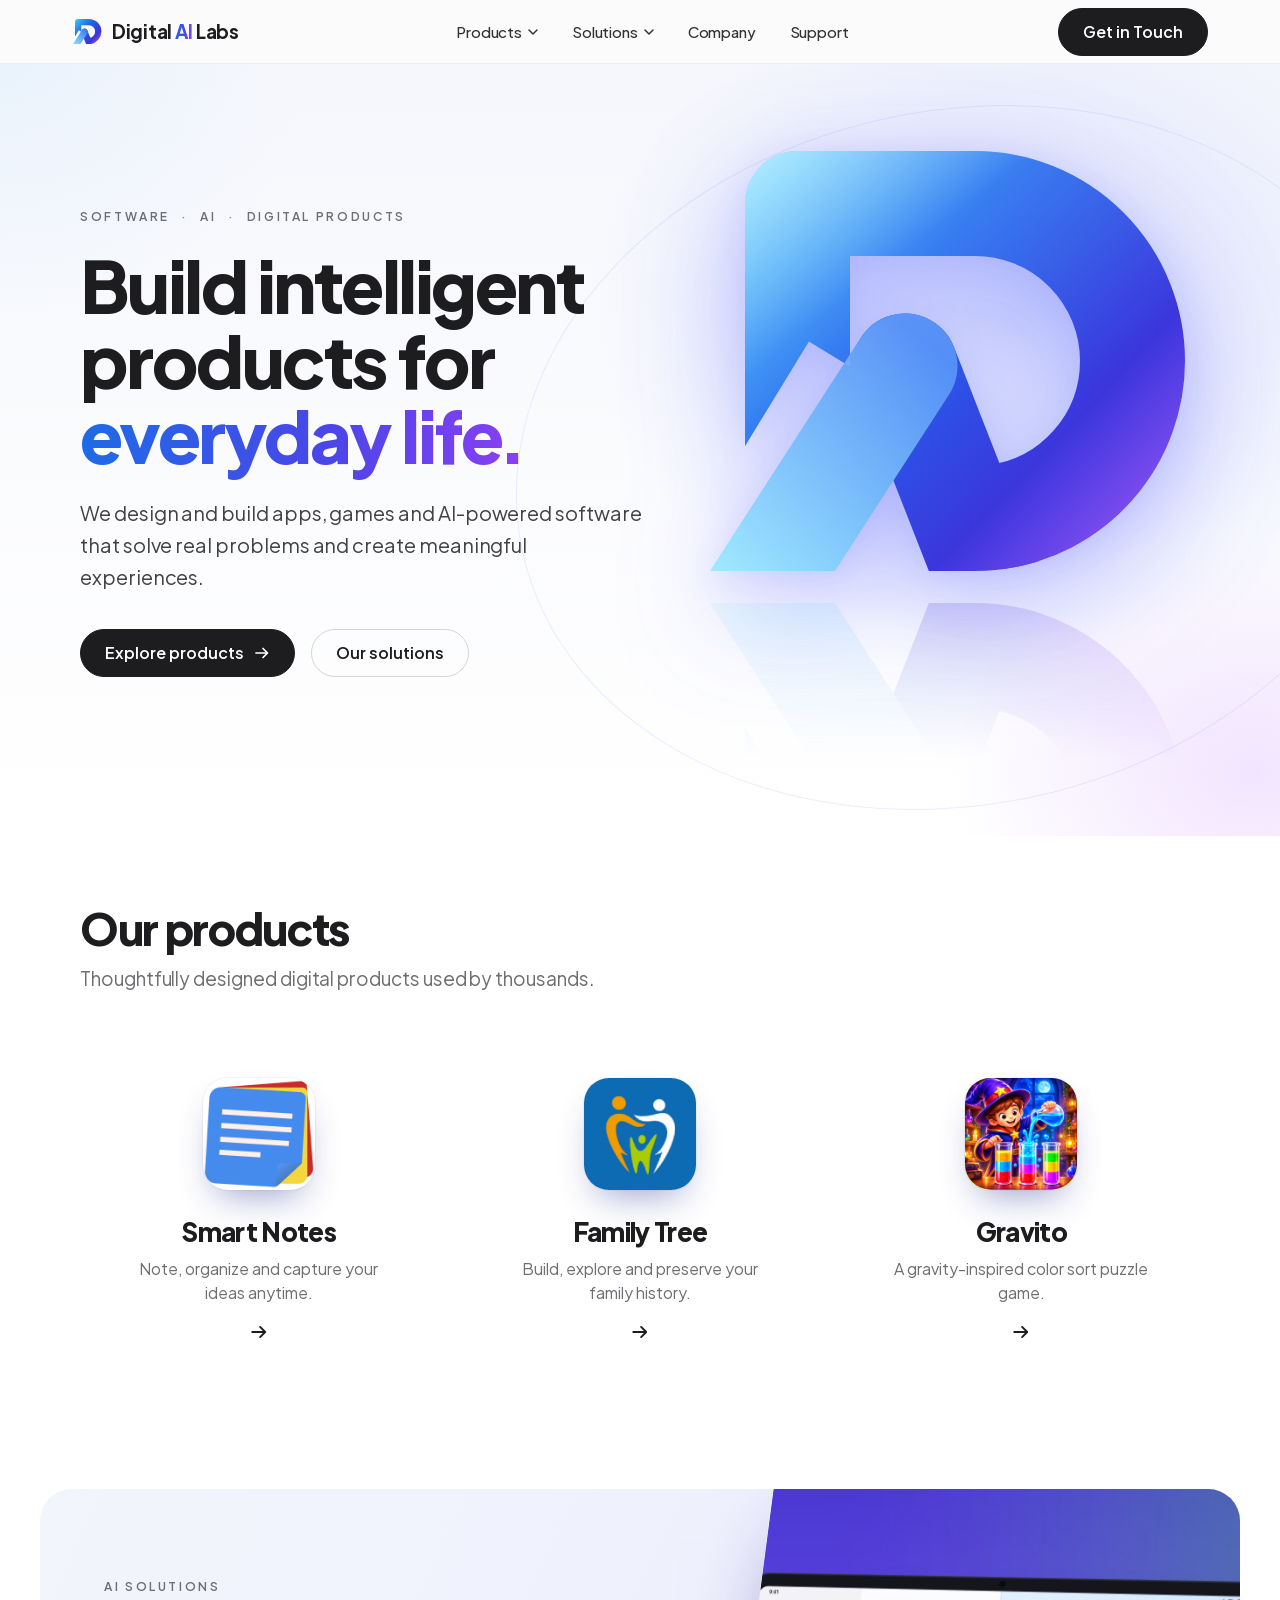
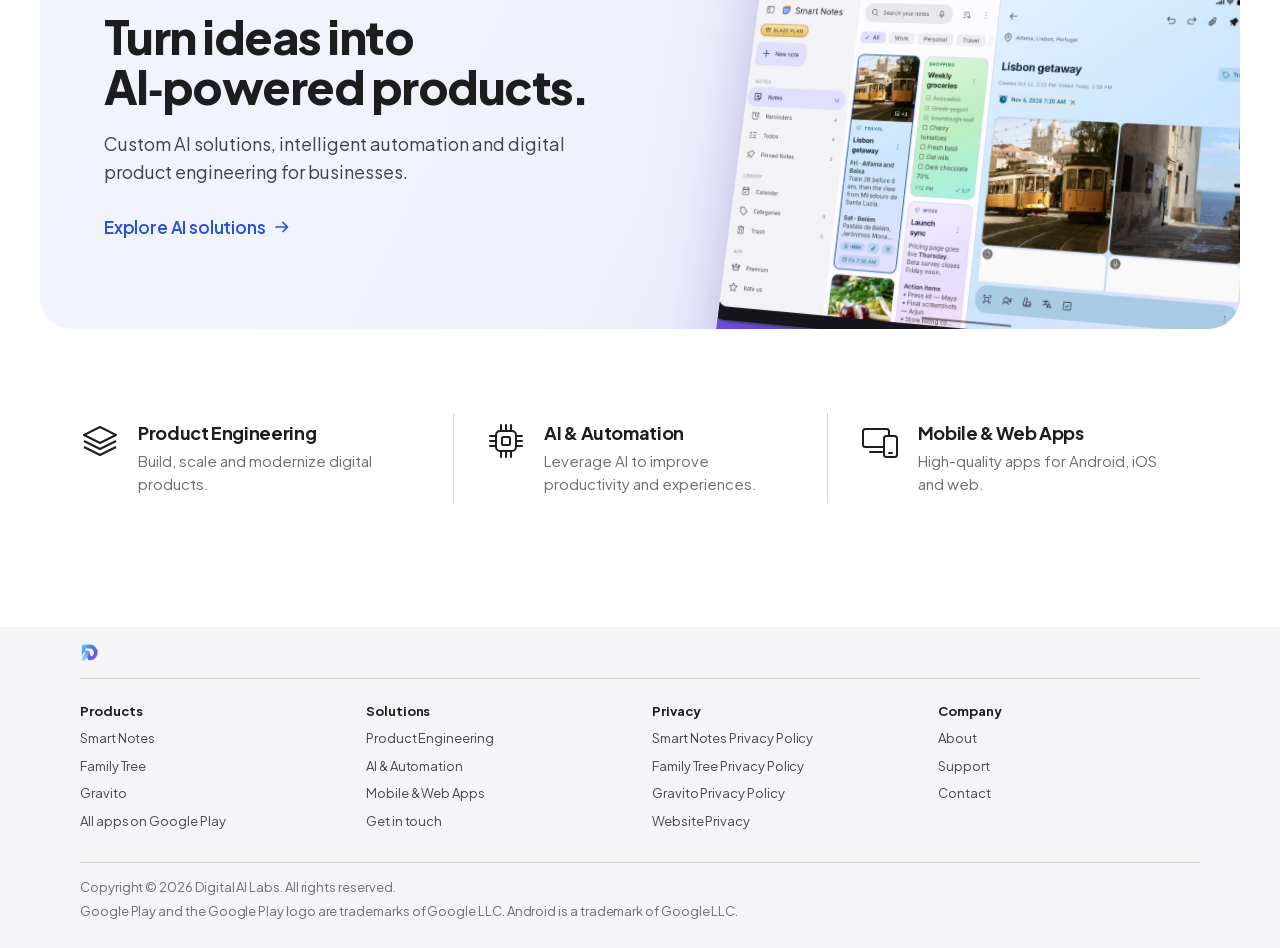
==== index.html @ e5d53a9a "Redesign home page and navigation; add Solutions and Contact Home page rebuilt from the product show" ====
<!doctype html>
<html lang="en">
<head>
<meta charset="utf-8">
<meta name="viewport" content="width=device-width, initial-scale=1">
<title>Digital AI Labs – Apps, games and AI-powered software</title>
<meta name="description" content="Digital AI Labs designs and builds apps, games and AI-powered software: Smart Notes, Family Tree and Gravito for Android, plus product engineering, AI and automation for businesses.">
<link rel="canonical" href="https://digiailabs.com/">

<meta name="theme-color" content="#ffffff" media="(prefers-color-scheme: light)">
<meta name="theme-color" content="#000000" media="(prefers-color-scheme: dark)">
<meta property="og:type" content="website">
<meta property="og:site_name" content="Digital AI Labs">
<meta property="og:title" content="Digital AI Labs – Apps, games and AI-powered software">
<meta property="og:description" content="Digital AI Labs designs and builds apps, games and AI-powered software: Smart Notes, Family Tree and Gravito for Android, plus product engineering, AI and automation for businesses.">
<meta property="og:url" content="https://digiailabs.com/">
<meta property="og:image" content="https://digiailabs.com/assets/img/og/home.png">
<meta property="og:image:width" content="1200">
<meta property="og:image:height" content="630">
<meta name="twitter:card" content="summary_large_image">
<link rel="icon" href="/assets/img/brand/favicon.svg" type="image/svg+xml">
<link rel="icon" href="/assets/img/brand/favicon-32.png" sizes="32x32" type="image/png">
<link rel="apple-touch-icon" href="/assets/img/brand/apple-touch-icon.png">
<link rel="preload" href="/assets/fonts/jakarta-latin.woff2" as="font" type="font/woff2" crossorigin>
<link rel="stylesheet" href="/assets/fonts/jakarta.css">
<link rel="stylesheet" href="/assets/css/site.css">
<script src="/assets/js/site.js" defer></script>
<script type="application/ld+json">{
 "@context": "https://schema.org",
 "@graph": [
  {
   "@type": "Organization",
   "@id": "https://digiailabs.com/#org",
   "name": "Digital AI Labs",
   "alternateName": "DigiAI Labs",
   "url": "https://digiailabs.com/",
   "logo": "https://digiailabs.com/assets/img/brand/logo-512.png",
   "email": "digitalailabs@gmail.com",
   "description": "Digital AI Labs designs and builds apps, games and AI-powered software.",
   "sameAs": [
    "https://play.google.com/store/apps/developer?id=Digital+AI+Labs"
   ]
  },
  {
   "@type": "WebSite",
   "@id": "https://digiailabs.com/#website",
   "url": "https://digiailabs.com/",
   "name": "Digital AI Labs",
   "publisher": {
    "@id": "https://digiailabs.com/#org"
   }
  }
 ]
}</script>
</head>
<body class="page-home">
<a class="skip" href="#main">Skip to content</a>
<header class="globalnav">
  <nav class="globalnav-inner" aria-label="Global">
    <a class="brand" href="/" aria-label="Digital AI Labs home"><img class="mark" src="/assets/img/brand/mark.svg" alt="" width="100" height="90"><span>Digital <span class="ai">AI</span> Labs</span></a>
    <button class="menu-toggle" type="button" aria-expanded="false" aria-controls="globalnav-menu"><span class="sr-only">Menu</span><span class="menu-icon" aria-hidden="true"></span></button>
    <div class="globalnav-menu" id="globalnav-menu">
      <ul class="globalnav-list">
        <li class="has-menu"><button class="menu-btn" type="button" aria-expanded="false" aria-controls="menu-products">Products<svg class="caret" viewBox="0 0 10 6" aria-hidden="true"><path d="M1 1l4 4 4-4" fill="none" stroke="currentColor" stroke-width="1.5" stroke-linecap="round" stroke-linejoin="round"/></svg></button>
          <div class="menu-panel" id="menu-products"><ul class="menu-items"><li><a href="/smart-notes/"><img src="/assets/img/icons/smart-notes.png" alt="" width="40" height="40"><span><strong>Smart Notes</strong><small>Note, organize and capture your ideas anytime.</small></span></a></li><li><a href="/family-tree/"><img src="/assets/img/icons/family-tree.png" alt="" width="40" height="40"><span><strong>Family Tree</strong><small>Build, explore and preserve your family history.</small></span></a></li><li><a href="/gravito/"><img src="/assets/img/icons/gravito.png" alt="" width="40" height="40"><span><strong>Gravito</strong><small>A gravity-inspired color sort puzzle game.</small></span></a></li></ul><a class="menu-foot" href="https://play.google.com/store/apps/developer?id=Digital+AI+Labs">All apps on Google Play</a></div></li>
        <li class="has-menu"><button class="menu-btn" type="button" aria-expanded="false" aria-controls="menu-solutions">Solutions<svg class="caret" viewBox="0 0 10 6" aria-hidden="true"><path d="M1 1l4 4 4-4" fill="none" stroke="currentColor" stroke-width="1.5" stroke-linecap="round" stroke-linejoin="round"/></svg></button>
          <div class="menu-panel" id="menu-solutions"><ul class="menu-items"><li><a href="/solutions/#engineering"><svg class="svc-icon" viewBox="0 0 40 40" aria-hidden="true"><g fill="none" stroke="currentColor" stroke-width="2" stroke-linejoin="round"><path d="M20 6 4 14l16 8 16-8z"/><path d="m4 20 16 8 16-8"/><path d="m4 26 16 8 16-8"/></g></svg><span><strong>Product Engineering</strong><small>Build, scale and modernize digital products.</small></span></a></li><li><a href="/solutions/#ai"><svg class="svc-icon" viewBox="0 0 40 40" aria-hidden="true"><g fill="none" stroke="currentColor" stroke-width="2" stroke-linecap="round" stroke-linejoin="round"><rect x="10" y="10" width="20" height="20" rx="4"/><rect x="16" y="16" width="8" height="8" rx="1.5"/><path d="M15 4v6M20 4v6M25 4v6M15 30v6M20 30v6M25 30v6M4 15h6M4 20h6M4 25h6M30 15h6M30 20h6M30 25h6"/></g></svg><span><strong>AI &amp; Automation</strong><small>Leverage AI to improve productivity and experiences.</small></span></a></li><li><a href="/solutions/#apps"><svg class="svc-icon" viewBox="0 0 40 40" aria-hidden="true"><g fill="none" stroke="currentColor" stroke-width="2" stroke-linejoin="round"><rect x="3" y="8" width="26" height="18" rx="2.5"/><path d="M10 31h12" stroke-linecap="round"/><rect x="24" y="15" width="13" height="21" rx="2.5" fill="var(--bg)"/><path d="M29 32h3" stroke-linecap="round"/></g></svg><span><strong>Mobile &amp; Web Apps</strong><small>High-quality apps for Android, iOS and web.</small></span></a></li></ul><a class="menu-foot" href="/solutions/">Explore AI solutions</a></div></li>
        <li><a href="/about/">Company</a></li>
        <li><a href="/support/">Support</a></li>
      </ul>
      <a class="pill pill-nav" href="/contact/">Get in Touch</a>
    </div>
  </nav>
</header>
<main id="main">
<section class="home-hero">
  <div class="home-hero-inner">
    <div class="home-hero-copy">
      <p class="eyebrow">Software <span aria-hidden="true">·</span> AI <span aria-hidden="true">·</span> Digital products</p>
      <h1 class="home-headline">Build intelligent products for <span class="grad">everyday life<span class="dot">.</span></span></h1>
      <p class="home-sub">We design and build apps, games and AI-powered software that solve real problems and create meaningful experiences.</p>
      <div class="ctas left">
        <a class="pill" href="#products">Explore products <svg class="arrow" viewBox="0 0 16 16" aria-hidden="true"><path d="M2 8h11M9 3.5 13.5 8 9 12.5" fill="none" stroke="currentColor" stroke-width="1.7" stroke-linecap="round" stroke-linejoin="round"/></svg></a>
        <a class="pill pill-outline" href="/solutions/">Our solutions</a>
      </div>
    </div>
    <div class="hero-visual " aria-hidden="true">
      <img class="hero-mark" src="/assets/img/brand/mark-hero.svg" alt="" width="500" height="450" fetchpriority="high">
      <img class="hero-mark-reflection" src="/assets/img/brand/mark-hero.svg" alt="" width="500" height="450">
    </div>
  </div>
</section>
<section class="products-row" id="products" aria-labelledby="products-title">
  <div class="container wide">
    <h2 class="block-headline" id="products-title">Our products</h2>
    <p class="block-intro">Thoughtfully designed digital products used by thousands.</p>
    <ul class="product-list"><li><a class="product" href="/smart-notes/">
        <img src="/assets/img/icons/smart-notes.png" alt="" width="112" height="112" loading="lazy">
        <h3>Smart Notes</h3>
        <p>Note, organize and capture your ideas anytime.</p>
        <span class="product-arrow"><svg class="arrow" viewBox="0 0 16 16" aria-hidden="true"><path d="M2 8h11M9 3.5 13.5 8 9 12.5" fill="none" stroke="currentColor" stroke-width="1.7" stroke-linecap="round" stroke-linejoin="round"/></svg><span class="sr-only">Learn more about Smart Notes</span></span>
      </a></li><li><a class="product" href="/family-tree/">
        <img src="/assets/img/icons/family-tree.png" alt="" width="112" height="112" loading="lazy">
        <h3>Family Tree</h3>
        <p>Build, explore and preserve your family history.</p>
        <span class="product-arrow"><svg class="arrow" viewBox="0 0 16 16" aria-hidden="true"><path d="M2 8h11M9 3.5 13.5 8 9 12.5" fill="none" stroke="currentColor" stroke-width="1.7" stroke-linecap="round" stroke-linejoin="round"/></svg><span class="sr-only">Learn more about Family Tree</span></span>
      </a></li><li><a class="product" href="/gravito/">
        <img src="/assets/img/icons/gravito.png" alt="" width="112" height="112" loading="lazy">
        <h3>Gravito</h3>
        <p>A gravity-inspired color sort puzzle game.</p>
        <span class="product-arrow"><svg class="arrow" viewBox="0 0 16 16" aria-hidden="true"><path d="M2 8h11M9 3.5 13.5 8 9 12.5" fill="none" stroke="currentColor" stroke-width="1.7" stroke-linecap="round" stroke-linejoin="round"/></svg><span class="sr-only">Learn more about Gravito</span></span>
      </a></li></ul>
  </div>
</section>
<section class="band-wrap" aria-labelledby="band-title">
  <div class="solutions-band">
    <div class="band-copy">
      <p class="eyebrow">AI solutions</p>
      <h2 class="band-headline" id="band-title">Turn ideas into AI&#8209;powered products<span class="dot">.</span></h2>
      <p class="band-sub">Custom AI solutions, intelligent automation and digital product engineering for businesses.</p>
      <a class="link-arrow" href="/solutions/">Explore AI solutions <svg class="arrow" viewBox="0 0 16 16" aria-hidden="true"><path d="M2 8h11M9 3.5 13.5 8 9 12.5" fill="none" stroke="currentColor" stroke-width="1.7" stroke-linecap="round" stroke-linejoin="round"/></svg></a>
    </div>
    <div class="band-media" aria-hidden="true"><img src="/assets/img/smart-notes/tablet.jpg" alt="" width="1480" height="1440" loading="lazy"></div>
  </div>
</section>
<section class="services-row" aria-label="What we do"><ul class="services"><li><a class="service" href="/solutions/#engineering"><svg class="svc-icon" viewBox="0 0 40 40" aria-hidden="true"><g fill="none" stroke="currentColor" stroke-width="2" stroke-linejoin="round"><path d="M20 6 4 14l16 8 16-8z"/><path d="m4 20 16 8 16-8"/><path d="m4 26 16 8 16-8"/></g></svg><span><strong>Product Engineering</strong><small>Build, scale and modernize digital products.</small></span></a></li><li><a class="service" href="/solutions/#ai"><svg class="svc-icon" viewBox="0 0 40 40" aria-hidden="true"><g fill="none" stroke="currentColor" stroke-width="2" stroke-linecap="round" stroke-linejoin="round"><rect x="10" y="10" width="20" height="20" rx="4"/><rect x="16" y="16" width="8" height="8" rx="1.5"/><path d="M15 4v6M20 4v6M25 4v6M15 30v6M20 30v6M25 30v6M4 15h6M4 20h6M4 25h6M30 15h6M30 20h6M30 25h6"/></g></svg><span><strong>AI &amp; Automation</strong><small>Leverage AI to improve productivity and experiences.</small></span></a></li><li><a class="service" href="/solutions/#apps"><svg class="svc-icon" viewBox="0 0 40 40" aria-hidden="true"><g fill="none" stroke="currentColor" stroke-width="2" stroke-linejoin="round"><rect x="3" y="8" width="26" height="18" rx="2.5"/><path d="M10 31h12" stroke-linecap="round"/><rect x="24" y="15" width="13" height="21" rx="2.5" fill="var(--bg)"/><path d="M29 32h3" stroke-linecap="round"/></g></svg><span><strong>Mobile &amp; Web Apps</strong><small>High-quality apps for Android, iOS and web.</small></span></a></li></ul></section>
</main>
<footer class="footer">
  <div class="footer-inner">
    <nav class="breadcrumbs" aria-label="Breadcrumb"><a href="/" class="crumb-home" aria-label="Digital AI Labs"><img class="mark" src="/assets/img/brand/mark.svg" alt="" width="100" height="90"></a></nav>
    <div class="directory">
      <div class="dir-col">
        <h3>Products</h3>
        <ul>
          <li><a href="/smart-notes/">Smart Notes</a></li>
          <li><a href="/family-tree/">Family Tree</a></li>
          <li><a href="/gravito/">Gravito</a></li>
          <li><a href="https://play.google.com/store/apps/developer?id=Digital+AI+Labs">All apps on Google Play</a></li>
        </ul>
      </div>
      <div class="dir-col">
        <h3>Solutions</h3>
        <ul>
          <li><a href="/solutions/#engineering">Product Engineering</a></li>
          <li><a href="/solutions/#ai">AI &amp; Automation</a></li>
          <li><a href="/solutions/#apps">Mobile &amp; Web Apps</a></li>
          <li><a href="/contact/">Get in touch</a></li>
        </ul>
      </div>
      <div class="dir-col">
        <h3>Privacy</h3>
        <ul>
          <li><a href="/smart-notes/privacy/">Smart Notes Privacy Policy</a></li>
          <li><a href="/family-tree/privacy/">Family Tree Privacy Policy</a></li>
          <li><a href="/gravito/privacy/">Gravito Privacy Policy</a></li>
          <li><a href="/privacy/">Website Privacy</a></li>
        </ul>
      </div>
      <div class="dir-col">
        <h3>Company</h3>
        <ul>
          <li><a href="/about/">About</a></li>
          <li><a href="/support/">Support</a></li>
          <li><a href="/contact/">Contact</a></li>
        </ul>
      </div>
    </div>
    <div class="legal-row">
      <p>Copyright © 2026 Digital AI Labs. All rights reserved.</p>
      <p>Google Play and the Google Play logo are trademarks of Google LLC. Android is a trademark of Google LLC.</p>
    </div>
  </div>
</footer>
</body>
</html>
---- assets/fonts/jakarta.css ----
/* latin-ext */
@font-face {
  font-family: 'Jakarta';
  font-style: normal;
  font-weight: 200 800;
  font-display: swap;
  src: url(/assets/fonts/jakarta-latin-ext.woff2) format('woff2');
  unicode-range: U+0100-02BA, U+02BD-02C5, U+02C7-02CC, U+02CE-02D7, U+02DD-02FF, U+0304, U+0308, U+0329, U+1D00-1DBF, U+1E00-1E9F, U+1EF2-1EFF, U+2020, U+20A0-20AB, U+20AD-20C4, U+2113, U+2C60-2C7F, U+A720-A7FF;
}
/* latin */
@font-face {
  font-family: 'Jakarta';
  font-style: normal;
  font-weight: 200 800;
  font-display: swap;
  src: url(/assets/fonts/jakarta-latin.woff2) format('woff2');
  unicode-range: U+0000-00FF, U+0131, U+0152-0153, U+02BB-02BC, U+02C6, U+02DA, U+02DC, U+0304, U+0308, U+0329, U+2000-206F, U+20AC, U+2122, U+2191, U+2193, U+2212, U+2215, U+FEFF, U+FFFD;
}
---- assets/css/site.css ----
/* Digital AI Labs
   Layout and type follow a large/medium/small system (≥1069 / 735–1068 / ≤734).
   Inter with optical sizing stands in for a system display face. */

:root {
  --text: #1d1d1f;
  --text-2: #6e6e73;
  --text-3: #86868b;
  --bg: #ffffff;
  --bg-alt: #f5f5f7;
  --card: #f5f5f7;
  --card-on-alt: #ffffff;
  --line: #d2d2d7;
  --line-soft: rgba(0, 0, 0, 0.16);
  --link: #0066cc;
  --blue: #0071e3;
  --blue-hover: #0076df;
  --blue-active: #006edb;
  --nav-bg: rgba(250, 250, 252, 0.8);
  --nav-text: rgba(0, 0, 0, 0.8);
  --mark: #1d1d1f;
  --mark-ink: #ffffff;
  --accent: #0071e3;

  --font: "Jakarta", -apple-system, BlinkMacSystemFont, "Segoe UI", Helvetica, Arial, sans-serif;
  --grad: linear-gradient(92deg, #1e6be6 0%, #4a46e8 55%, #8b3ff2 100%);
  --nav-h: 64px;
  --ease: cubic-bezier(0.4, 0, 0.6, 1);
  --container: 980px;
  --wide: 1260px;
  --radius: 28px;
}

/* Per-product accents, used sparingly (statement kicker, step numbers). */
.theme-notes  { --accent: #5b4bdb; }
.theme-tree   { --accent: #1a56db; }
.theme-gravito {
  --accent: #f5b83d;
  --text: #f5f5f7;
  --text-2: #a1a1a6;
  --text-3: #86868b;
  --bg: #000000;
  --bg-alt: #161617;
  --card: #1d1d1f;
  --card-on-alt: #1d1d1f;
  --line: #424245;
  --line-soft: rgba(255, 255, 255, 0.24);
  --link: #2997ff;
  --nav-bg: rgba(22, 22, 23, 0.8);
  --nav-text: rgba(255, 255, 255, 0.8);
  --mark: #f5f5f7;
  --mark-ink: #1d1d1f;
}

*, *::before, *::after { box-sizing: border-box; }

html {
  font-size: 106.25%; /* 1rem = 17px */
  -webkit-text-size-adjust: 100%;
  scroll-padding-top: 80px;
}

body {
  margin: 0;
  background: var(--bg);
  color: var(--text);
  font-family: var(--font);
  font-optical-sizing: auto;
  font-size: 1rem;
  line-height: 1.6;
  font-weight: 400;
  letter-spacing: 0;
  -webkit-font-smoothing: antialiased;
  -moz-osx-font-smoothing: grayscale;
  font-synthesis: none;
  text-rendering: optimizeLegibility;
}

img, svg { display: block; max-width: 100%; }
img { height: auto; }

a { color: var(--link); text-decoration: none; }
a:hover { text-decoration: underline; }

:focus-visible { outline: 2px solid var(--blue); outline-offset: 3px; border-radius: 6px; }

h1, h2, h3, p, ul, ol, dl, dd, figure { margin: 0; }
ul, ol { padding: 0; list-style: none; }

.sr-only {
  position: absolute; width: 1px; height: 1px; padding: 0; margin: -1px;
  overflow: hidden; clip: rect(0 0 0 0); white-space: nowrap; border: 0;
}

.skip {
  position: absolute; left: 12px; top: -60px; z-index: 100;
  padding: 10px 16px; border-radius: 980px;
  background: var(--blue); color: #fff; font-size: 14px;
}
.skip:focus { top: 8px; text-decoration: none; }

.container {
  width: 87.5%;
  max-width: var(--container);
  margin-inline: auto;
}
.container.narrow { max-width: 692px; }
.center { text-align: center; }

/* ------------------------------------------------------------------ global nav */

.globalnav {
  position: sticky;
  top: 0;
  z-index: 50;
  height: var(--nav-h);
  background: var(--nav-bg);
  -webkit-backdrop-filter: saturate(180%) blur(20px);
  backdrop-filter: saturate(180%) blur(20px);
  border-bottom: 1px solid rgba(0, 0, 0, 0.05);
}
.theme-gravito .globalnav { border-bottom-color: rgba(255, 255, 255, 0.08); }

.page-product .globalnav,
.page-legal.theme-notes .globalnav,
.page-legal.theme-tree .globalnav,
.page-legal.theme-gravito .globalnav { position: relative; }

.globalnav-inner {
  display: flex;
  align-items: center;
  gap: 32px;
  height: 100%;
  max-width: 1200px;
  margin-inline: auto;
  padding-inline: 32px;
}

.brand {
  display: inline-flex;
  align-items: center;
  gap: 10px;
  color: var(--text);
  font-size: 19px;
  font-weight: 700;
  letter-spacing: -0.015em;
  white-space: nowrap;
}
.brand:hover { text-decoration: none; }
.mark { width: 30px; height: auto; flex: none; }
.brand .ai {
  background: var(--grad);
  -webkit-background-clip: text;
  background-clip: text;
  color: transparent;
}
.theme-gravito .brand .ai { background-image: linear-gradient(92deg, #5aa8ff, #b993ff); }

.globalnav-menu {
  display: flex;
  align-items: center;
  flex: 1;
  gap: 24px;
}
.globalnav-list {
  display: flex;
  align-items: center;
  gap: 6px;
  margin: 0 auto;
}
.globalnav-list > li { position: relative; }
.globalnav-list > li > a,
.menu-btn {
  display: inline-flex;
  align-items: center;
  gap: 6px;
  padding: 8px 14px;
  border: 0;
  border-radius: 980px;
  background: none;
  color: var(--nav-text);
  font: inherit;
  font-size: 15px;
  font-weight: 500;
  letter-spacing: -0.01em;
  cursor: pointer;
  transition: color 0.2s var(--ease), background-color 0.2s var(--ease);
}
.globalnav-list > li > a:hover,
.menu-btn:hover,
.menu-btn[aria-expanded="true"] { color: var(--text); background: rgba(0, 0, 0, 0.04); text-decoration: none; }
.theme-gravito .globalnav-list > li > a:hover,
.theme-gravito .menu-btn:hover,
.theme-gravito .menu-btn[aria-expanded="true"] { background: rgba(255, 255, 255, 0.08); }
.globalnav-list a[aria-current="page"], .menu-btn.is-current { color: var(--text); font-weight: 600; }
.caret { width: 10px; height: 6px; transition: transform 0.2s var(--ease); }
.menu-btn[aria-expanded="true"] .caret { transform: rotate(180deg); }

.menu-panel {
  position: absolute;
  top: calc(100% + 12px);
  left: 50%;
  width: 360px;
  padding: 10px;
  border: 1px solid rgba(0, 0, 0, 0.06);
  border-radius: 20px;
  background: rgba(255, 255, 255, 0.96);
  -webkit-backdrop-filter: saturate(180%) blur(24px);
  backdrop-filter: saturate(180%) blur(24px);
  box-shadow: 0 24px 60px -12px rgba(16, 24, 64, 0.22), 0 2px 6px rgba(16, 24, 64, 0.06);
  opacity: 0;
  visibility: hidden;
  transform: translate(-50%, -6px);
  transition: opacity 0.18s var(--ease), transform 0.18s var(--ease), visibility 0s linear 0.18s;
}
.menu-btn[aria-expanded="true"] + .menu-panel {
  opacity: 1;
  visibility: visible;
  transform: translate(-50%, 0);
  transition: opacity 0.18s var(--ease), transform 0.18s var(--ease), visibility 0s;
}
.theme-gravito .menu-panel { background: rgba(29, 29, 31, 0.96); border-color: rgba(255, 255, 255, 0.08); }

.menu-items a {
  display: flex;
  align-items: center;
  gap: 14px;
  padding: 10px 12px;
  border-radius: 14px;
  color: var(--text);
}
.menu-items a:hover { background: var(--bg-alt); text-decoration: none; }
.theme-gravito .menu-items a:hover { background: rgba(255, 255, 255, 0.06); }
.menu-items img { width: 40px; height: 40px; border-radius: 22%; flex: none; }
.menu-items .svc-icon { width: 40px; height: 40px; padding: 8px; flex: none; border-radius: 12px; background: var(--bg-alt); color: #3b4fe0; }
.menu-items strong { display: block; font-size: 15px; font-weight: 600; letter-spacing: -0.01em; line-height: 1.3; }
.menu-items small { display: block; margin-top: 2px; color: var(--text-2); font-size: 13px; line-height: 1.4; }
.menu-foot {
  display: block;
  margin-top: 6px;
  padding: 12px 12px 8px;
  border-top: 1px solid var(--line-soft);
  color: var(--link);
  font-size: 14px;
  font-weight: 600;
}

.pill-nav { padding: 9px 18px; font-size: 14px; }

.menu-toggle { display: none; }

@media (max-width: 960px) {
  .globalnav-inner { padding-inline: 20px; gap: 16px; }
  .menu-toggle {
    display: block;
    position: relative;
    width: 44px; height: 44px;
    margin-left: auto; margin-right: -10px;
    border: 0; background: none; cursor: pointer; color: var(--text);
  }
  .menu-icon, .menu-icon::before {
    position: absolute; left: 13px; width: 18px; height: 1.5px;
    background: currentColor; border-radius: 1px;
    transition: transform 0.24s var(--ease), top 0.24s var(--ease);
  }
  .menu-icon { top: 18px; }
  .menu-icon::before { content: ""; left: 0; top: 7px; }
  .menu-toggle[aria-expanded="true"] .menu-icon { top: 21px; transform: rotate(45deg); }
  .menu-toggle[aria-expanded="true"] .menu-icon::before { top: 0; transform: rotate(-90deg); }

  .globalnav-menu {
    position: fixed;
    inset: var(--nav-h) 0 0 0;
    display: none;
    flex-direction: column;
    align-items: stretch;
    gap: 24px;
    padding: 16px 24px 40px;
    background: var(--bg);
    overflow-y: auto;
  }
  .menu-open .globalnav-menu { display: flex; }
  .menu-open { overflow: hidden; }
  /* backdrop-filter would make the fixed panel position inside the 64px bar */
  .menu-open .globalnav { -webkit-backdrop-filter: none; backdrop-filter: none; background: var(--bg); }
  .globalnav-list { flex-direction: column; align-items: stretch; gap: 0; margin: 0; }
  .globalnav-list > li { border-bottom: 1px solid var(--line-soft); }
  .globalnav-list > li > a, .menu-btn {
    display: flex; width: 100%; justify-content: space-between;
    padding: 16px 0; border-radius: 0;
    color: var(--text); font-size: 22px; font-weight: 700; letter-spacing: -0.02em;
  }
  .globalnav-list > li > a:hover, .menu-btn:hover, .menu-btn[aria-expanded="true"] { background: none; }
  .caret { width: 14px; height: 8px; }
  .menu-panel {
    position: static; width: auto; padding: 0 0 12px; border: 0; border-radius: 0;
    background: none; box-shadow: none; transform: none;
    display: none; opacity: 1; visibility: visible; transition: none;
    -webkit-backdrop-filter: none; backdrop-filter: none;
  }
  .menu-btn[aria-expanded="true"] + .menu-panel { display: block; transform: none; }
  .theme-gravito .menu-panel { background: none; border: 0; }
  .theme-gravito .globalnav-list > li > a:hover, .theme-gravito .menu-btn:hover, .theme-gravito .menu-btn[aria-expanded="true"] { background: none; }
  .menu-items a { padding: 10px 0; }
  .menu-foot { border: 0; padding: 8px 0; }
  .pill-nav { align-self: stretch; text-align: center; padding: 14px 20px; font-size: 16px; }
}

/* ------------------------------------------------------------------ local nav */

.localnav {
  position: sticky;
  top: 0;
  z-index: 40;
  background: var(--nav-bg);
  -webkit-backdrop-filter: saturate(180%) blur(20px);
  backdrop-filter: saturate(180%) blur(20px);
  border-bottom: 1px solid var(--line-soft);
}

.localnav-inner {
  display: flex;
  align-items: center;
  gap: 24px;
  height: 52px;
  max-width: 1200px;
  margin-inline: auto;
  padding-inline: 32px;
}

.localnav-title {
  color: var(--text);
  font-size: 21px;
  font-weight: 600;
  letter-spacing: 0.011em;
  white-space: nowrap;
}
.localnav-title:hover { text-decoration: none; }

.localnav-links { display: flex; gap: 24px; margin-left: auto; }
.localnav-links a {
  color: var(--text);
  opacity: 0.8;
  font-size: 12px;
  letter-spacing: -0.01em;
}
.localnav-links a:hover { opacity: 1; text-decoration: none; }
.localnav-links a[aria-current="page"] { opacity: 0.48; }

@media (max-width: 833px) {
  .localnav-inner { height: 48px; padding-inline: 20px; gap: 18px; }
  .localnav-title { font-size: 19px; }
}

/* ------------------------------------------------------------------ buttons & links */

.ctas {
  display: flex;
  flex-wrap: wrap;
  align-items: center;
  justify-content: center;
  gap: 14px 16px;
  margin-top: 28px;
}
.ctas.left { justify-content: flex-start; }

.pill {
  display: inline-flex;
  align-items: center;
  justify-content: center;
  gap: 10px;
  padding: 13px 24px;
  border: 1.5px solid #1d1d1f;
  border-radius: 980px;
  background: #1d1d1f;
  color: #fff;
  font-size: 16px;
  font-weight: 600;
  line-height: 1.25;
  letter-spacing: 0;
  white-space: nowrap;
  transition: background-color 0.2s var(--ease), border-color 0.2s var(--ease), color 0.2s var(--ease), box-shadow 0.2s var(--ease);
}
.pill:hover { background: #000; border-color: #000; text-decoration: none; box-shadow: 0 8px 20px -8px rgba(0, 0, 0, 0.45); }
.pill .arrow { width: 16px; height: 16px; transition: transform 0.2s var(--ease); }
.pill:hover .arrow, .link-arrow:hover .arrow, .product:hover .arrow { transform: translateX(3px); }

.pill-outline { background: transparent; color: var(--text); border-color: rgba(0, 0, 0, 0.16); }
.pill-outline:hover { background: rgba(0, 0, 0, 0.04); border-color: rgba(0, 0, 0, 0.32); box-shadow: none; }

.theme-gravito .pill { background: #f5f5f7; border-color: #f5f5f7; color: #1d1d1f; }
.theme-gravito .pill:hover { background: #fff; border-color: #fff; }
.theme-gravito .pill-outline { background: transparent; color: #f5f5f7; border-color: rgba(255, 255, 255, 0.3); }
.theme-gravito .pill-outline:hover { background: rgba(255, 255, 255, 0.08); border-color: rgba(255, 255, 255, 0.5); }

.pill-small { padding: 5px 14px; font-size: 13px; border-width: 1px; }

.link, .link-arrow { font-size: 17px; font-weight: 600; letter-spacing: -0.01em; }
.link-arrow { display: inline-flex; align-items: center; gap: 8px; color: #2650d9; }
.link-arrow .arrow { width: 16px; height: 16px; transition: transform 0.2s var(--ease); }
.link .chev, .policy-links .chev { display: inline-block; width: 7px; height: 12px; margin-left: 0.3em; vertical-align: -0.05em; }

@media (max-width: 734px) {
  .pill:not(.pill-small):not(.pill-nav) { font-size: 15px; padding: 12px 20px; }
}

/* ------------------------------------------------------------------ shared type */

.hero-eyebrow {
  font-size: 32px; line-height: 1.125; font-weight: 600; letter-spacing: 0.004em;
}
.hero-headline {
  margin-top: 8px;
  font-size: 80px; line-height: 1.05; font-weight: 600; letter-spacing: -0.025em;
  text-wrap: balance;
}
.hero-sub {
  max-width: 34em;
  margin: 20px auto 0;
  color: var(--text-2);
  font-size: 21px; line-height: 1.381; letter-spacing: 0.004em;
  text-wrap: pretty;
}

.section-headline {
  font-size: 48px; line-height: 1.083; font-weight: 600; letter-spacing: -0.018em;
  text-wrap: balance;
}
.section-intro {
  max-width: 34em;
  margin-top: 16px;
  color: var(--text-2);
  font-size: 21px; line-height: 1.381; letter-spacing: 0.004em;
}
.section-intro.center { margin-inline: auto; }
.section-headline.center { text-align: center; }

@media (max-width: 1068px) {
  .hero-eyebrow { font-size: 28px; line-height: 1.143; }
  .hero-headline { font-size: 64px; line-height: 1.0625; letter-spacing: -0.02em; }
  .section-headline { font-size: 40px; line-height: 1.1; letter-spacing: -0.012em; }
}
@media (max-width: 734px) {
  .hero-eyebrow { font-size: 24px; line-height: 1.167; }
  .hero-headline { font-size: 40px; line-height: 1.1; letter-spacing: -0.012em; }
  .hero-sub, .section-intro { font-size: 19px; line-height: 1.421; }
  .section-headline { font-size: 32px; line-height: 1.125; letter-spacing: -0.005em; }
}

/* ------------------------------------------------------------------ sections */

.section { padding-block: 144px; }
@media (max-width: 1068px) { .section { padding-block: 120px; } }
@media (max-width: 734px)  { .section { padding-block: 88px; } }

/* ------------------------------------------------------------------ home tiles */

.page-home main { display: grid; gap: 12px; padding-bottom: 12px; }

.hero-tile {
  display: flex;
  flex-direction: column;
  align-items: center;
  min-height: 720px;
  padding-top: 56px;
  overflow: hidden;
  text-align: center;
}
.tile-light { background: #fff; }
.tile-grey  { background: var(--bg-alt); }
.tile-white { background: #fff; }
.tile-dark  { background: #000; color: #f5f5f7; --link: #2997ff; }

.tile-copy { position: relative; z-index: 2; padding-inline: 24px; }

.tile-title {
  font-size: 56px; line-height: 1.07; font-weight: 600; letter-spacing: -0.02em;
}
.tile-headline {
  margin-top: 6px;
  font-size: 28px; line-height: 1.143; font-weight: 400; letter-spacing: 0.007em;
}
.tile-sub {
  margin-top: 9px;
  color: var(--text-2);
  font-size: 17px;
}
.tile-dark .tile-sub { color: #a1a1a6; }
.tile-copy .ctas { margin-top: 17px; }

.tile-media {
  flex: 1;
  display: flex;
  align-items: flex-end;
  justify-content: center;
  width: 100%;
  margin-top: 40px;
}

.hero-tile .tile-media > img {
  width: min(400px, 78%);
  max-height: 460px;
  object-fit: cover;
  object-position: top;
  border-radius: var(--radius) var(--radius) 0 0;
}

.tile-grid {
  display: grid;
  grid-template-columns: repeat(2, minmax(0, 1fr));
  gap: 12px;
  padding-inline: 12px;
}

.grid-tile {
  display: flex;
  flex-direction: column;
  align-items: center;
  min-height: 580px;
  padding-top: 52px;
  overflow: hidden;
  text-align: center;
}
.grid-tile .tile-title { font-size: 40px; line-height: 1.1; }
.grid-tile .tile-headline { font-size: 21px; line-height: 1.381; letter-spacing: 0.011em; }
.grid-tile .tile-media > img {
  width: min(300px, 64%);
  max-height: 340px;
  object-fit: cover;
  object-position: top;
  border-radius: var(--radius) var(--radius) 0 0;
}

.privacy-glyph, .support-glyph, .icon-row {
  flex: 1;
  display: flex;
  align-items: center;
  justify-content: center;
  padding-block: 40px;
}
.privacy-glyph svg { width: 120px; color: var(--text); }
.support-glyph svg { width: 140px; color: var(--text-3); }
.icon-row { gap: 20px; }
.icon-row img { width: 96px; border-radius: 22%; }

@media (max-width: 1068px) {
  .hero-tile { min-height: 640px; }
  .tile-title { font-size: 48px; }
  .tile-headline { font-size: 24px; line-height: 1.167; }
  .grid-tile { min-height: 490px; }
  .grid-tile .tile-title { font-size: 32px; line-height: 1.125; }
  .grid-tile .tile-headline { font-size: 19px; line-height: 1.421; }
  .icon-row img { width: 72px; }
}
@media (max-width: 734px) {
  .hero-tile { min-height: 560px; padding-top: 44px; }
  .tile-title { font-size: 32px; line-height: 1.125; }
  .tile-headline { font-size: 19px; line-height: 1.421; }
  .tile-grid { grid-template-columns: 1fr; padding-inline: 0; }
  .grid-tile { min-height: 500px; }
  .icon-row img { width: 72px; }
}

/* ------------------------------------------------------------------ fan of app screens */

.fan {
  position: relative;
  display: flex;
  justify-content: center;
  align-items: flex-end;
  width: 100%;
}
.fan img { width: 100%; border-radius: var(--radius); }
.fan-center {
  position: relative;
  z-index: 2;
  width: min(400px, 46vw);
  box-shadow: 0 30px 60px -20px rgba(0, 0, 0, 0.35);
  border-radius: var(--radius);
}
.fan-side {
  position: relative;
  z-index: 1;
  width: min(330px, 36vw);
  margin-bottom: 0;
  opacity: 0.98;
}
.fan-left  { margin-right: -72px; transform: translateY(-28px); }
.fan-right { margin-left: -72px;  transform: translateY(-28px); }

.hero-tile .fan { margin-top: 0; }
.hero-tile .fan-center { width: min(380px, 50vw); }
.hero-tile .fan-side   { width: min(310px, 40vw); }
.hero-tile .fan img, .hero-tile .fan-center { border-radius: var(--radius) var(--radius) 0 0; box-shadow: none; }
.hero-tile .fan-side { transform: translateY(0); margin-bottom: -40px; }
.hero-tile .fan img { max-height: 460px; object-fit: cover; object-position: top; }
.hero-tile .fan-side img { max-height: 400px; }

@media (max-width: 734px) {
  .fan-side { display: none; }
  .fan-center { width: min(320px, 80vw); }
  .hero-tile .fan-center { width: min(300px, 76vw); }
}

/* ------------------------------------------------------------------ product hero */

.product-hero { padding-top: 72px; overflow: hidden; }
.hero-icon {
  width: 96px; height: 96px;
  margin: 0 auto 20px;
  border-radius: 22%;
  box-shadow: 0 4px 16px rgba(0, 0, 0, 0.12);
}
.hero-media { margin-top: 64px; padding-bottom: 0; }
.product-hero .fan { padding-inline: 16px; }
.product-hero .fan-center img, .product-hero .fan-side img {
  border-radius: var(--radius) var(--radius) 0 0;
}
.product-hero .fan-center { border-radius: var(--radius) var(--radius) 0 0; box-shadow: 0 -10px 60px -20px rgba(0, 0, 0, 0.25); }
.product-hero .fan-side { transform: none; margin-bottom: 0; }
.product-hero .fan-side img { max-height: 520px; object-fit: cover; object-position: top; }
.product-hero .fan-center img { max-height: 620px; object-fit: cover; object-position: top; }

@media (max-width: 734px) {
  .product-hero { padding-top: 48px; }
  .hero-icon { width: 76px; height: 76px; }
  .hero-media { margin-top: 44px; }
  .product-hero .fan-center img { max-height: 460px; }
}

/* ------------------------------------------------------------------ highlights gallery */

.gallery-section { background: var(--bg-alt); }
.gallery { position: relative; margin-top: 48px; }

.gallery-track {
  display: flex;
  gap: 20px;
  overflow-x: auto;
  scroll-snap-type: x mandatory;
  scroll-behavior: smooth;
  padding-inline: max(6.25vw, calc((100vw - var(--container)) / 2));
  scroll-padding-inline: max(6.25vw, calc((100vw - var(--container)) / 2));
  scrollbar-width: none;
}
.gallery-track::-webkit-scrollbar { display: none; }
.gallery-track:focus-visible { outline-offset: -2px; }

.gallery-card {
  flex: 0 0 auto;
  width: clamp(260px, 30vw, 372px);
  scroll-snap-align: start;
}
.gallery-card img {
  width: 100%;
  aspect-ratio: 372 / 500;
  object-fit: cover;
  object-position: top;
  border-radius: var(--radius);
  background: var(--card);
}
.gallery-card figcaption {
  margin-top: 20px;
  padding-right: 12px;
  color: var(--text);
  font-size: 17px;
  font-weight: 600;
  line-height: 1.4706;
  letter-spacing: -0.016em;
}

.gallery-controls {
  display: flex;
  justify-content: flex-end;
  gap: 18px;
  width: 87.5%;
  max-width: var(--container);
  margin: 32px auto 0;
}
.gallery-btn {
  width: 36px; height: 36px;
  padding: 0;
  border: 0;
  border-radius: 50%;
  background: rgba(210, 210, 215, 0.64);
  color: rgba(0, 0, 0, 0.56);
  cursor: pointer;
  transition: background-color 0.2s var(--ease), opacity 0.2s var(--ease);
}
.gallery-btn svg { width: 36px; height: 36px; }
.gallery-btn:hover { background: rgba(223, 223, 227, 0.7); color: rgba(0, 0, 0, 0.64); }
.gallery-btn:disabled { opacity: 0.42; cursor: default; }
.theme-gravito .gallery-btn { background: rgba(66, 66, 69, 0.72); color: rgba(255, 255, 255, 0.8); }

/* ------------------------------------------------------------------ statement */

.statement-dark { background: #000; color: #f5f5f7; }
.theme-gravito .statement-dark { background: var(--bg-alt); }
.statement { text-align: center; }
.statement-kicker {
  color: var(--accent);
  font-size: 21px; font-weight: 600; letter-spacing: 0.011em;
}
.theme-notes .statement-kicker { color: #a99cff; }
.theme-tree .statement-kicker  { color: #ffc928; }
.statement-headline {
  margin-top: 12px;
  font-size: 80px; line-height: 1.05; font-weight: 600; letter-spacing: -0.025em;
  text-wrap: balance;
}
.statement-text {
  margin-top: 24px;
  color: #a1a1a6;
  font-size: 21px; line-height: 1.381; letter-spacing: 0.004em;
}
@media (max-width: 1068px) { .statement-headline { font-size: 64px; letter-spacing: -0.02em; } }
@media (max-width: 734px) {
  .statement-headline { font-size: 40px; line-height: 1.1; letter-spacing: -0.012em; }
  .statement-text { font-size: 19px; }
}

/* ------------------------------------------------------------------ big screen */

.bigscreen { background: var(--bg); }
.bigscreen-media {
  max-width: 980px;
  margin: 56px auto 0;
  overflow: hidden;
  border-radius: var(--radius);
  background: var(--card);
}
.bigscreen-media img { width: 100%; }

/* ------------------------------------------------------------------ feature grid */

.features { background: var(--bg-alt); }
.feature-grid {
  display: grid;
  grid-template-columns: repeat(3, minmax(0, 1fr));
  gap: 20px;
  margin-top: 48px;
}
.feature {
  padding: 32px 30px 36px;
  border-radius: 18px;
  background: var(--card-on-alt);
}
.values .feature, .page-about .feature { background: var(--bg-alt); }
.feature h3 {
  font-size: 21px; line-height: 1.19; font-weight: 600; letter-spacing: 0.011em;
}
.feature p { margin-top: 10px; color: var(--text-2); }

@media (max-width: 1068px) { .feature-grid { grid-template-columns: repeat(2, minmax(0, 1fr)); } }
@media (max-width: 734px)  { .feature-grid { grid-template-columns: 1fr; gap: 14px; margin-top: 32px; } }

/* ------------------------------------------------------------------ steps (a real sequence) */

.steps-section { background: var(--bg); }
.steps {
  display: grid;
  grid-template-columns: repeat(4, minmax(0, 1fr));
  gap: 32px;
  margin-top: 48px;
  counter-reset: none;
}
.step { border-top: 1px solid var(--line); padding-top: 24px; }
.step-num {
  display: block;
  color: var(--accent);
  font-size: 48px; line-height: 1; font-weight: 600; letter-spacing: -0.02em;
}
.step p { margin-top: 16px; color: var(--text-2); }
@media (max-width: 1068px) { .steps { grid-template-columns: repeat(2, minmax(0, 1fr)); } }
@media (max-width: 734px)  { .steps { grid-template-columns: 1fr; gap: 24px; } }

/* ------------------------------------------------------------------ premium */

.premium { background: var(--bg); }
.premium-card {
  display: grid;
  grid-template-columns: minmax(0, 1fr) minmax(0, 1fr);
  gap: 48px;
  padding: 64px;
  border-radius: var(--radius);
  background: var(--card);
}
.premium-note { margin-top: 20px; color: var(--text-3); font-size: 14px; }
.premium-list { display: grid; gap: 14px; align-content: center; }
.premium-list li {
  position: relative;
  padding-left: 34px;
  font-size: 17px;
}
.premium-list li::before {
  content: "";
  position: absolute; left: 0; top: 2px;
  width: 20px; height: 20px;
  border-radius: 50%;
  background: var(--blue) url("data:image/svg+xml,%3Csvg xmlns='http://www.w3.org/2000/svg' viewBox='0 0 20 20'%3E%3Cpath d='M6 10.5l2.6 2.6L14.2 7' fill='none' stroke='white' stroke-width='2' stroke-linecap='round' stroke-linejoin='round'/%3E%3C/svg%3E") center / 20px no-repeat;
}
@media (max-width: 1068px) { .premium-card { grid-template-columns: 1fr; padding: 48px; gap: 32px; } }
@media (max-width: 734px)  { .premium-card { padding: 32px 24px; } }

/* ------------------------------------------------------------------ details (spec rows) */

.details { background: var(--bg-alt); }
.specs { margin-top: 48px; border-bottom: 1px solid var(--line); }
.spec {
  display: grid;
  grid-template-columns: 30% 1fr;
  gap: 24px;
  padding-block: 20px;
  border-top: 1px solid var(--line);
}
.spec dt { font-weight: 600; }
.spec dd { color: var(--text); }
@media (max-width: 734px) {
  .spec { grid-template-columns: 1fr; gap: 4px; padding-block: 16px; }
}

/* ------------------------------------------------------------------ CTA band */

.cta-band { background: var(--bg); }
.cta-icon { width: 120px; height: 120px; margin: 0 auto; border-radius: 22%; box-shadow: 0 4px 16px rgba(0, 0, 0, 0.12); }
.cta-headline {
  max-width: 14em;
  margin: 28px auto 0;
  font-size: 48px; line-height: 1.083; font-weight: 600; letter-spacing: -0.018em;
  text-wrap: balance;
}
.play-badge { display: inline-block; margin-top: 32px; }
.play-badge img { width: 200px; height: auto; }
@media (max-width: 1068px) { .cta-headline { font-size: 40px; } }
@media (max-width: 734px)  { .cta-headline { font-size: 32px; } .cta-icon { width: 96px; height: 96px; } }

/* ------------------------------------------------------------------ about / support */

.about-hero { padding: 96px 0 24px; text-align: center; }
.about-hero .hero-headline { margin-top: 12px; }
.wide-banner { max-width: 1120px; margin-top: 56px; }
.brand-banner { width: 100%; border-radius: var(--radius); }
@media (max-width: 734px) { .wide-banner { margin-top: 40px; } .brand-banner { border-radius: 18px; } }
.notfound { padding-block: 160px; }

.founder { background: var(--bg); }
.founder-grid {
  display: grid;
  grid-template-columns: minmax(0, 5fr) minmax(0, 7fr);
  gap: 64px;
  align-items: center;
}
.founder-photo {
  position: relative;
  overflow: hidden;
  border-radius: var(--radius);
  background: var(--bg-alt);
  aspect-ratio: 4 / 5;
}
.founder-photo img { width: 100%; height: 100%; object-fit: cover; }
.founder-placeholder {
  position: absolute; inset: 0;
  display: grid; place-items: center;
  color: var(--text-3);
  font-size: 96px; font-weight: 600; letter-spacing: -0.02em;
}
.founder-name { margin-top: 28px; font-size: 28px; line-height: 1.143; font-weight: 600; letter-spacing: 0.007em; }
.founder-role { margin-top: 4px; color: var(--text-2); font-size: 21px; }
.founder-copy p:last-child { margin-top: 20px; max-width: 32em; color: var(--text-2); font-size: 19px; line-height: 1.421; }
@media (max-width: 834px) {
  .founder-grid { grid-template-columns: 1fr; gap: 40px; }
  .founder-photo { max-width: 420px; }
}

.values { background: var(--bg); padding-top: 0; }
.feature-grid.three { grid-template-columns: repeat(3, minmax(0, 1fr)); }
@media (max-width: 1068px) { .feature-grid.three { grid-template-columns: 1fr; } }

.apps-row { background: var(--bg-alt); }
.app-cards {
  display: grid;
  grid-template-columns: repeat(3, minmax(0, 1fr));
  gap: 20px;
  margin-top: 48px;
}
.app-cards > li > a, .app-cards .card {
  display: block;
  height: 100%;
  padding: 40px 32px;
  border-radius: var(--radius);
  background: var(--bg);
  color: var(--text);
  transition: transform 0.3s cubic-bezier(0, 0, 0.5, 1);
}
.page-support .app-cards .card { background: var(--bg-alt); }
.app-cards > li > a:hover { text-decoration: none; transform: scale(1.016); }
.app-cards img { width: 88px; height: 88px; border-radius: 22%; }
.app-cards h2, .app-cards h3 { margin-top: 24px; font-size: 28px; line-height: 1.143; font-weight: 600; letter-spacing: 0.007em; }
.app-cards p { margin-top: 8px; color: var(--text-2); }
.app-cards .card p a { font-weight: 500; }
.card-links { font-size: 14px; }
@media (max-width: 1068px) { .app-cards { grid-template-columns: 1fr; } }
.support-cards { padding-top: 48px; }

.faq-section { background: var(--bg); padding-top: 0; }
.faq-section .section-headline { margin-bottom: 32px; }
.faq { border-top: 1px solid var(--line); }
.faq:last-child { border-bottom: 1px solid var(--line); }
.faq summary {
  position: relative;
  padding: 24px 48px 24px 0;
  font-size: 21px; line-height: 1.381; font-weight: 600; letter-spacing: 0.011em;
  cursor: pointer;
  list-style: none;
}
.faq summary::-webkit-details-marker { display: none; }
.faq summary::after {
  content: "";
  position: absolute; right: 4px; top: 50%;
  width: 16px; height: 16px; margin-top: -8px;
  background:
    linear-gradient(currentColor, currentColor) center / 16px 2px no-repeat,
    linear-gradient(currentColor, currentColor) center / 2px 16px no-repeat;
  color: var(--text-3);
  transition: transform 0.15s linear;
}
.faq[open] summary::after { transform: rotate(45deg); }
.faq summary:hover { color: var(--link); }
.faq p { padding: 0 48px 28px 0; color: var(--text-2); }

/* ------------------------------------------------------------------ legal */

.legal { padding: 80px 0 120px; }
.legal-inner { max-width: 760px; }
.legal-icon { width: 64px; height: 64px; border-radius: 22%; margin-bottom: 24px; }
.legal-title { font-size: 48px; line-height: 1.083; font-weight: 600; letter-spacing: -0.018em; }
.legal-updated { margin-top: 12px; color: var(--text-2); }
.legal-lede { margin-top: 32px; font-size: 21px; line-height: 1.381; letter-spacing: 0.004em; }
.legal-summary {
  margin-top: 40px;
  padding: 32px 36px;
  border-radius: 18px;
  background: var(--card);
}
.legal .legal-summary h2 { margin: 0; padding: 0; border: 0; font-size: 21px; line-height: 1.19; }
.legal-summary ul { margin-top: 16px; }
.legal h2 {
  margin-top: 56px;
  padding-top: 32px;
  border-top: 1px solid var(--line);
  font-size: 28px; line-height: 1.143; font-weight: 600; letter-spacing: 0.007em;
}
.legal p, .legal ul, .legal .table-wrap { margin-top: 16px; }
.legal ul { list-style: disc; padding-left: 1.25em; }
.legal li + li { margin-top: 8px; }
.legal li::marker { color: var(--text-3); }
.policy-links { list-style: none !important; padding: 0 !important; }
.policy-links li + li { margin-top: 12px; }
.policy-links a {
  display: flex; align-items: center; gap: 16px;
  padding: 16px 20px;
  border-radius: 18px;
  background: var(--card);
  color: var(--text);
  font-size: 19px; font-weight: 600;
}
.policy-links a:hover { text-decoration: none; background: #ececf0; }
.policy-links img { width: 48px; height: 48px; border-radius: 22%; }
.policy-links .chev { margin-left: auto; color: var(--text-3); }

.table-wrap { overflow-x: auto; }
.legal table { width: 100%; min-width: 560px; border-collapse: collapse; font-size: 15px; line-height: 1.4; }
.legal th, .legal td { padding: 14px 16px 14px 0; text-align: left; vertical-align: top; border-bottom: 1px solid var(--line); }
.legal th { color: var(--text-2); font-weight: 600; font-size: 14px; }
.legal td:first-child { font-weight: 600; width: 26%; }

@media (max-width: 734px) {
  .legal { padding: 56px 0 88px; }
  .legal-title { font-size: 32px; line-height: 1.125; }
  .legal-lede { font-size: 19px; }
  .legal h2 { font-size: 24px; margin-top: 44px; }
  .legal-summary { padding: 24px; }
}

/* ------------------------------------------------------------------ footer */

.footer {
  background: var(--bg-alt);
  color: var(--text-2);
  font-size: 12px;
  line-height: 1.333;
  letter-spacing: -0.01em;
}
.theme-gravito .footer { background: #161617; }
.footer-inner { width: 87.5%; max-width: 1120px; margin-inline: auto; padding: 0 0 28px; }
.footer a { color: var(--text); opacity: 0.8; }
.footer a:hover { opacity: 1; }

.breadcrumbs {
  display: flex; align-items: center; flex-wrap: wrap; gap: 10px;
  padding: 17px 0;
  border-bottom: 1px solid var(--line-soft);
}
.breadcrumbs .mark { width: 18px; height: auto; }
.breadcrumbs .chev { width: 6px; height: 10px; color: var(--text-3); }
.breadcrumbs span { color: var(--text); }

.directory {
  display: grid;
  grid-template-columns: repeat(4, minmax(0, 1fr));
  gap: 24px;
  padding: 24px 0 32px;
}
.dir-col h3 { color: var(--text); font-size: 12px; font-weight: 600; }
.dir-col ul { margin-top: 10px; display: grid; gap: 0.8em; }

.legal-row {
  display: grid;
  gap: 6px;
  padding-top: 16px;
  border-top: 1px solid var(--line-soft);
}
@media (max-width: 734px) {
  .directory { grid-template-columns: 1fr 1fr; gap: 28px 20px; }
}

/* ------------------------------------------------------------------ motion */

html.js [data-reveal] {
  opacity: 0;
  transform: translateY(30px);
  transition:
    opacity 0.9s cubic-bezier(0.45, 0, 0.55, 1) var(--d, 0ms),
    transform 0.9s cubic-bezier(0.25, 0.1, 0.25, 1) var(--d, 0ms);
}
html.js [data-reveal].is-visible { opacity: 1; transform: none; }

@media (prefers-reduced-motion: reduce) {
  html { scroll-behavior: auto; }
  html.js [data-reveal] { opacity: 1; transform: none; transition: none; }
  .gallery-track { scroll-behavior: auto; }
  .app-cards > li > a { transition: none; }
  .app-cards > li > a:hover { transform: none; }
}

/* ================================================================== premium type (Plus Jakarta Sans)
   Display ≥28px: 700–800, tight tracking. Titles 17–26px: 700. Body: 400 at 1.6. */

.hero-eyebrow { font-size: 28px; line-height: 1.15; font-weight: 700; letter-spacing: -0.02em; }
.hero-headline { font-weight: 800; letter-spacing: -0.032em; line-height: 1.04; }
.hero-sub, .section-intro, .statement-text, .tile-sub { letter-spacing: -0.003em; line-height: 1.5; }
.section-headline { font-weight: 800; letter-spacing: -0.03em; }
.statement-headline { font-weight: 800; letter-spacing: -0.032em; line-height: 1.04; }
.statement-kicker { font-size: 13px; font-weight: 700; letter-spacing: 0.18em; text-transform: uppercase; }
.cta-headline, .legal-title { font-weight: 800; letter-spacing: -0.03em; }
.localnav-title { font-size: 20px; font-weight: 700; letter-spacing: -0.02em; }
.localnav-links a { font-size: 13px; font-weight: 500; }
.feature h3 { font-size: 19px; font-weight: 700; letter-spacing: -0.015em; line-height: 1.3; }
.feature p { font-size: 16px; line-height: 1.55; }
.gallery-card figcaption { font-size: 16px; font-weight: 600; letter-spacing: -0.01em; line-height: 1.5; }
.spec dt { font-weight: 700; }
.premium-list li { font-size: 16px; }
.step-num { font-weight: 800; letter-spacing: -0.04em; }
.legal h2 { font-size: 24px; font-weight: 700; letter-spacing: -0.02em; }
.legal .legal-summary h2 { font-size: 19px; }
.legal p, .legal li { line-height: 1.7; }
.legal-lede { letter-spacing: -0.012em; line-height: 1.55; }
.faq summary { font-size: 19px; font-weight: 700; letter-spacing: -0.015em; }
.founder-name { font-weight: 800; letter-spacing: -0.02em; }
.app-cards h2, .app-cards h3 { font-size: 24px; font-weight: 700; letter-spacing: -0.025em; }
.footer { font-size: 13px; letter-spacing: -0.005em; }
.dir-col h3 { font-size: 13px; font-weight: 700; }

/* ================================================================== shared new pieces */

.container.wide { max-width: 1120px; }

.eyebrow {
  color: var(--text-2);
  font-size: 12px;
  font-weight: 600;
  letter-spacing: 0.22em;
  text-transform: uppercase;
}
.eyebrow span { margin-inline: 0.55em; color: var(--text-3); }

.grad {
  background: var(--grad);
  -webkit-background-clip: text;
  background-clip: text;
  color: transparent;
  -webkit-box-decoration-break: clone;
  box-decoration-break: clone;
  padding-bottom: 0.06em;
}

.block-headline {
  font-size: 44px; line-height: 1.1; font-weight: 800; letter-spacing: -0.03em;
  text-wrap: balance;
}
.block-intro {
  max-width: 34em;
  margin-top: 12px;
  color: var(--text-2);
  font-size: 19px; line-height: 1.55; letter-spacing: -0.003em;
}
.block-intro.center { margin-inline: auto; }

.ticks { display: grid; gap: 12px; margin-top: 22px; }
.ticks li { position: relative; padding-left: 32px; font-size: 16px; line-height: 1.5; }
.ticks li::before {
  content: "";
  position: absolute; left: 0; top: 2px;
  width: 20px; height: 20px;
  border-radius: 50%;
  background: var(--grad);
  -webkit-mask: none;
}
.ticks li::after {
  content: "";
  position: absolute; left: 0; top: 2px;
  width: 20px; height: 20px;
  background: url("data:image/svg+xml,%3Csvg xmlns='http://www.w3.org/2000/svg' viewBox='0 0 20 20'%3E%3Cpath d='M6 10.5l2.6 2.6L14.2 7' fill='none' stroke='white' stroke-width='2' stroke-linecap='round' stroke-linejoin='round'/%3E%3C/svg%3E") center / 20px no-repeat;
}

/* ================================================================== home hero */

.home-hero {
  position: relative;
  overflow: hidden;
  padding: 72px 0 88px;
  background:
    radial-gradient(55% 70% at 80% 32%, rgba(96, 118, 255, 0.20), transparent 62%),
    radial-gradient(38% 50% at 98% 92%, rgba(176, 92, 255, 0.16), transparent 62%),
    radial-gradient(40% 60% at 0% 0%, rgba(120, 200, 255, 0.10), transparent 60%),
    linear-gradient(180deg, #f6f7fc 0%, #ffffff 100%);
}
.home-hero::before {
  content: "";
  position: absolute;
  right: -10%; top: 6%;
  width: 70%; height: 90%;
  border-radius: 50%;
  border: 1px solid rgba(120, 130, 255, 0.14);
  transform: rotate(-12deg);
  pointer-events: none;
}
.home-hero-inner {
  position: relative;
  display: grid;
  grid-template-columns: minmax(0, 1.05fr) minmax(0, 0.95fr);
  align-items: center;
  gap: 48px;
  width: 87.5%;
  max-width: 1120px;
  margin-inline: auto;
}
.home-headline {
  margin-top: 22px;
  font-size: 72px; line-height: 1.04; font-weight: 800; letter-spacing: -0.035em;
  text-wrap: balance;
}
.home-sub {
  max-width: 30em;
  margin-top: 24px;
  color: #424245;
  font-size: 20px; line-height: 1.6; letter-spacing: -0.003em;
}
.home-hero .ctas { margin-top: 36px; }

.hero-visual { position: relative; justify-self: center; width: min(500px, 100%); }
.hero-visual.small { width: min(400px, 100%); }
.hero-mark {
  width: 100%;
  filter: drop-shadow(0 36px 56px rgba(64, 76, 255, 0.30)) drop-shadow(0 8px 16px rgba(64, 76, 255, 0.12));
}
.hero-mark-reflection {
  width: 100%;
  margin-top: 2px;
  margin-bottom: -58%;
  transform: scaleY(-1);
  opacity: 0.2;
  -webkit-mask-image: linear-gradient(to top, #000 0%, transparent 38%);
  mask-image: linear-gradient(to top, #000 0%, transparent 38%);
}
@media (prefers-reduced-motion: no-preference) {
  .hero-mark, .hero-mark-reflection { animation: rise 1.1s cubic-bezier(0.2, 0.7, 0.2, 1) both; }
  @keyframes rise { from { opacity: 0; transform: translateY(24px) scale(0.97); } }
  .hero-mark-reflection { animation-name: rise-reflect; }
  @keyframes rise-reflect { from { opacity: 0; transform: scaleY(-1) translateY(-24px); } to { opacity: 0.2; transform: scaleY(-1); } }
}

@media (max-width: 1068px) {
  .home-headline { font-size: 56px; }
  .block-headline { font-size: 38px; }
}
@media (max-width: 834px) {
  .home-hero { padding: 48px 0 64px; }
  .home-hero-inner { grid-template-columns: 1fr; gap: 24px; }
  .hero-visual { width: min(340px, 78%); order: -1; }
  .hero-visual.small { width: min(280px, 66%); }
  .hero-mark-reflection { display: none; }
}
@media (max-width: 734px) {
  .home-headline { font-size: 40px; line-height: 1.08; letter-spacing: -0.03em; }
  .home-sub { font-size: 18px; }
  .block-headline { font-size: 32px; }
  .block-intro { font-size: 17px; }
}

/* ================================================================== products row */

.products-row { padding: 56px 0 104px; }
.product-list {
  display: grid;
  grid-template-columns: repeat(3, minmax(0, 1fr));
  gap: 24px;
  margin-top: 48px;
}
.product {
  display: flex;
  flex-direction: column;
  align-items: center;
  height: 100%;
  padding: 36px 24px 32px;
  border-radius: var(--radius);
  color: var(--text);
  text-align: center;
  transition: background-color 0.3s var(--ease), box-shadow 0.3s var(--ease);
}
.product:hover { background: #fff; box-shadow: 0 30px 60px -30px rgba(24, 32, 96, 0.28), 0 0 0 1px rgba(0, 0, 0, 0.04); text-decoration: none; }
.product img {
  width: 112px; height: 112px;
  border-radius: 25px;
  box-shadow: 0 18px 36px -14px rgba(28, 40, 140, 0.45), 0 0 0 1px rgba(0, 0, 0, 0.04);
}
.product h3 { margin-top: 26px; font-size: 26px; font-weight: 800; letter-spacing: -0.025em; line-height: 1.2; }
.product p { max-width: 17em; margin-top: 10px; color: var(--text-2); font-size: 16px; line-height: 1.5; }
.product-arrow { margin-top: 18px; color: var(--text); }
.product-arrow .arrow { width: 18px; height: 18px; transition: transform 0.2s var(--ease); }
.proof { background: var(--bg-alt); }
.proof .product:hover { background: #fff; }
@media (max-width: 834px) { .product-list { grid-template-columns: 1fr; gap: 8px; margin-top: 32px; } }

/* ================================================================== AI solutions band */

.band-wrap { padding: 0 24px; }
.solutions-band {
  position: relative;
  display: grid;
  grid-template-columns: minmax(0, 1.05fr) minmax(0, 0.95fr);
  max-width: 1200px;
  min-height: 440px;
  margin-inline: auto;
  overflow: hidden;
  border-radius: 32px;
  background:
    radial-gradient(60% 90% at 100% 0%, rgba(150, 120, 255, 0.22), transparent 60%),
    linear-gradient(115deg, #f3f5fc 0%, #eef0fd 52%, #ebe5fd 100%);
}
.band-copy { align-self: center; padding: 64px 0 64px 64px; }
.band-headline {
  margin-top: 16px;
  font-size: 46px; line-height: 1.08; font-weight: 800; letter-spacing: -0.033em;
  text-wrap: balance;
}
.band-sub { max-width: 26em; margin-top: 18px; color: #424245; font-size: 18px; line-height: 1.55; }
.band-copy .link-arrow { margin-top: 28px; }
.band-media { position: relative; }
.band-media img {
  position: absolute;
  right: -70px; bottom: -110px;
  width: 600px; max-width: none;
  border-radius: 26px;
  transform: perspective(1600px) rotateY(-18deg) rotateX(10deg) rotateZ(3deg);
  box-shadow: 0 50px 90px -30px rgba(40, 30, 140, 0.5), 0 0 0 1px rgba(255, 255, 255, 0.5);
}
@media (max-width: 1068px) {
  .band-headline { font-size: 38px; }
  .band-media img { width: 500px; right: -110px; }
}
@media (max-width: 834px) {
  .solutions-band { grid-template-columns: 1fr; min-height: 0; }
  .band-copy { padding: 44px 32px 8px; }
  .band-media { height: 300px; }
  .band-media img { width: 440px; right: -40px; bottom: -120px; }
}
@media (max-width: 734px) { .band-wrap { padding: 0 12px; } .band-headline { font-size: 32px; } }

/* ================================================================== services row */

.services-row { padding: 72px 0 112px; }
.services {
  display: grid;
  grid-template-columns: repeat(3, minmax(0, 1fr));
  width: 87.5%;
  max-width: 1120px;
  margin-inline: auto;
}
.services li + li { border-left: 1px solid var(--line); }
.service { display: flex; gap: 18px; height: 100%; padding: 8px 32px; color: var(--text); }
.services li:first-child .service { padding-left: 0; }
.service:hover { text-decoration: none; }
.service:hover strong { color: #2650d9; }
.svc-icon { width: 40px; height: 40px; flex: none; color: var(--text); }
.service strong { display: block; font-size: 18px; font-weight: 700; letter-spacing: -0.02em; line-height: 1.3; transition: color 0.2s var(--ease); }
.service small { display: block; margin-top: 6px; color: var(--text-2); font-size: 15px; line-height: 1.5; }
@media (max-width: 834px) {
  .services { grid-template-columns: 1fr; }
  .services li + li { border-left: 0; border-top: 1px solid var(--line); }
  .service, .services li:first-child .service { padding: 20px 0; }
}

/* ================================================================== solutions page */

.page-solutions { --accent: #3b4fe0; }
.page-hero { padding-bottom: 88px; }
.page-solutions .section { padding-block: 104px; }
.page-solutions .services-detail { padding-top: 96px; padding-bottom: 40px; }
.page-solutions .process { padding-top: 64px; }
.service-cards {
  display: grid;
  grid-template-columns: repeat(3, minmax(0, 1fr));
  gap: 24px;
  margin-top: 48px;
}
.service-card {
  padding: 40px 36px 44px;
  border-radius: var(--radius);
  background: var(--bg-alt);
  scroll-margin-top: 96px;
}
.service-card .svc-icon {
  width: 56px; height: 56px;
  padding: 12px;
  border-radius: 16px;
  background: #fff;
  color: #3b4fe0;
  box-shadow: 0 10px 24px -12px rgba(40, 50, 160, 0.35);
}
.service-card h3 { margin-top: 28px; font-size: 26px; font-weight: 800; letter-spacing: -0.025em; line-height: 1.2; }
.service-tag { margin-top: 8px; font-size: 17px; font-weight: 600; letter-spacing: -0.01em; }
.service-card > p:not(.service-tag) { margin-top: 14px; color: var(--text-2); font-size: 16px; line-height: 1.6; }
.process .steps { margin-top: 48px; }
.process .step h3 { margin-top: 14px; font-size: 21px; font-weight: 700; letter-spacing: -0.02em; }
.process .step p { margin-top: 8px; }
.final-cta { text-align: center; }
@media (max-width: 1068px) { .service-cards { grid-template-columns: 1fr; } }

/* ================================================================== contact page */

.contact-hero { padding: 80px 0 24px; }
.contact-hero .home-headline { max-width: 14em; }
.contact { padding-top: 48px; }
.contact-grid { display: grid; grid-template-columns: repeat(2, minmax(0, 1fr)); gap: 24px; }
.contact-card {
  padding: 44px 40px;
  border-radius: var(--radius);
  background: var(--bg-alt);
}
.contact-card.primary {
  background:
    radial-gradient(60% 90% at 100% 0%, rgba(150, 120, 255, 0.22), transparent 60%),
    linear-gradient(115deg, #f3f5fc 0%, #eef0fd 52%, #ebe5fd 100%);
}
.contact-card .svc-icon { width: 44px; height: 44px; color: #3b4fe0; }
.contact-card h2 { margin-top: 22px; font-size: 28px; font-weight: 800; letter-spacing: -0.025em; }
.contact-card p { margin-top: 10px; color: var(--text-2); max-width: 26em; }
.contact-card .pill { margin-top: 28px; }
.contact-include { grid-column: 1 / -1; padding: 40px 0 0; border-top: 1px solid var(--line); margin-top: 24px; }
.contact-include h2 { font-size: 24px; font-weight: 700; letter-spacing: -0.02em; }
@media (max-width: 834px) { .contact-grid { grid-template-columns: 1fr; } .contact-card { padding: 36px 28px; } .contact-card .pill { white-space: normal; } }

.dot { margin-left: -0.04em; }
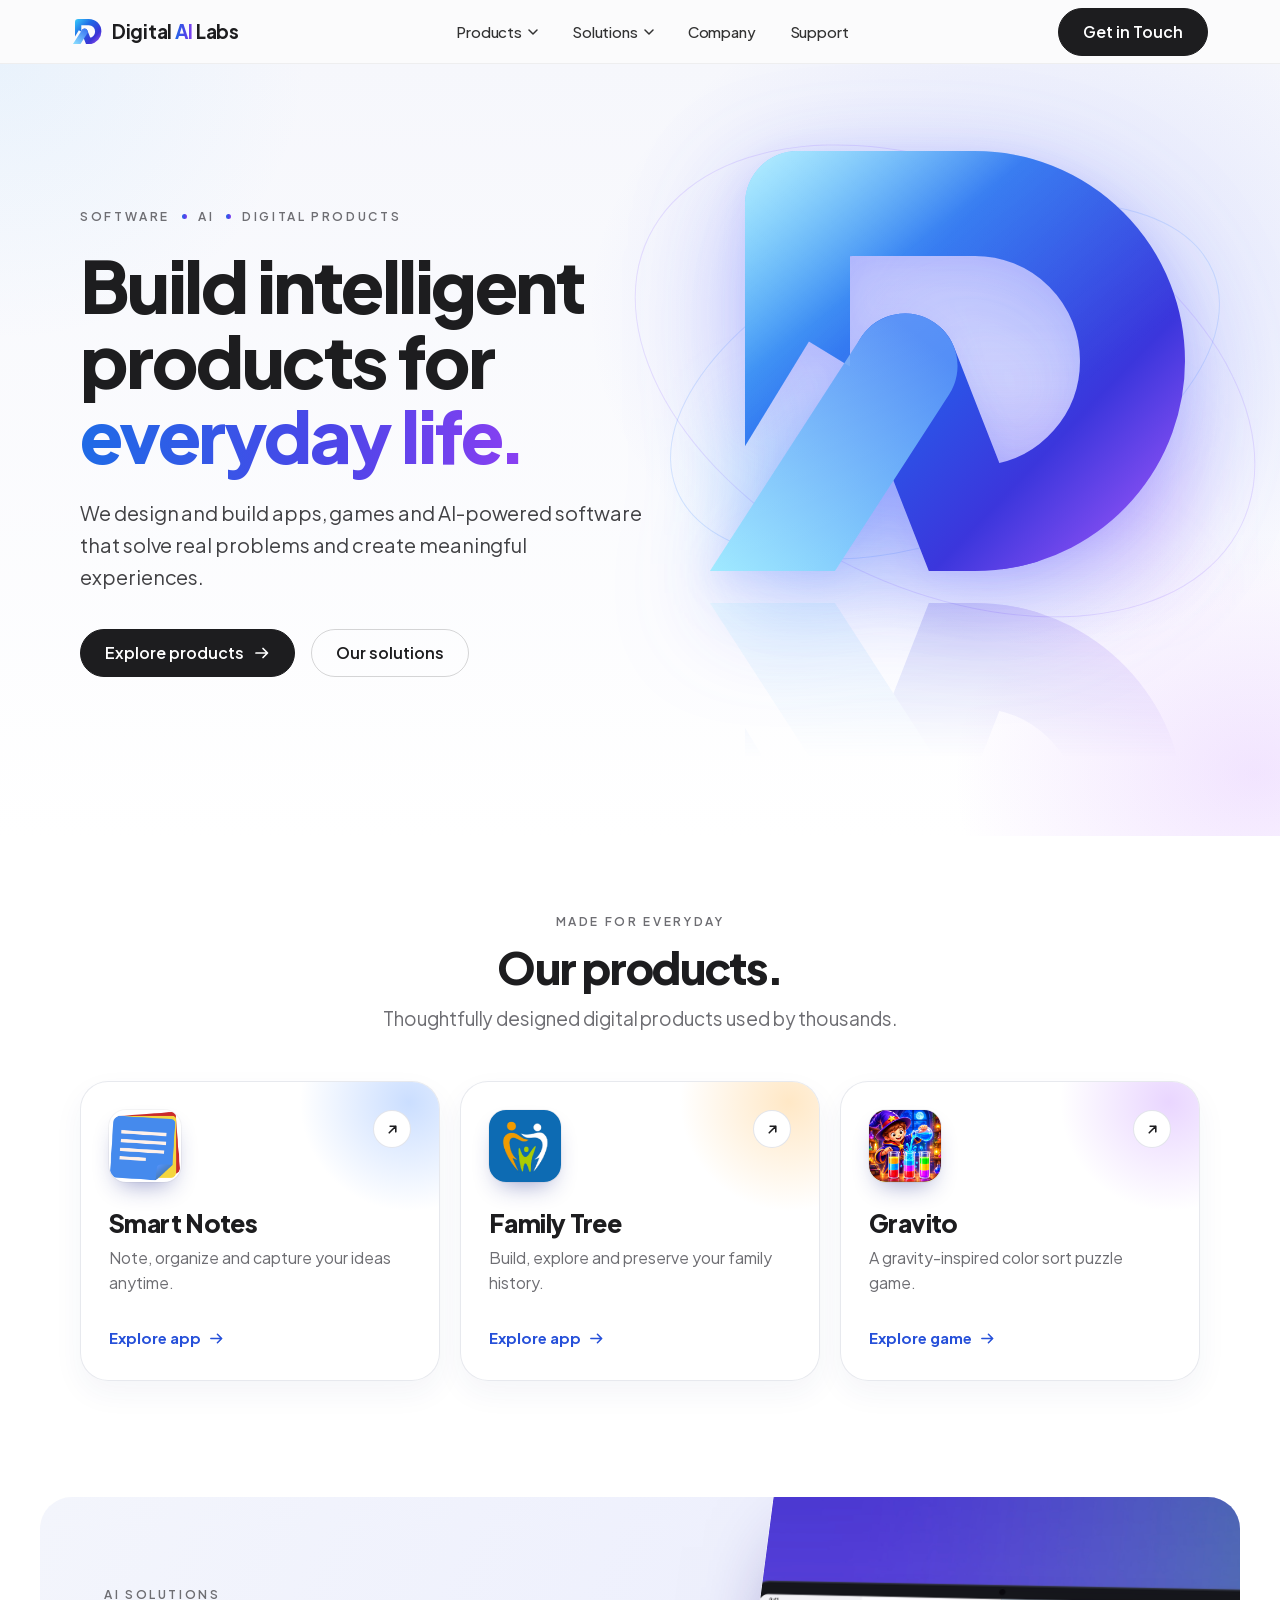
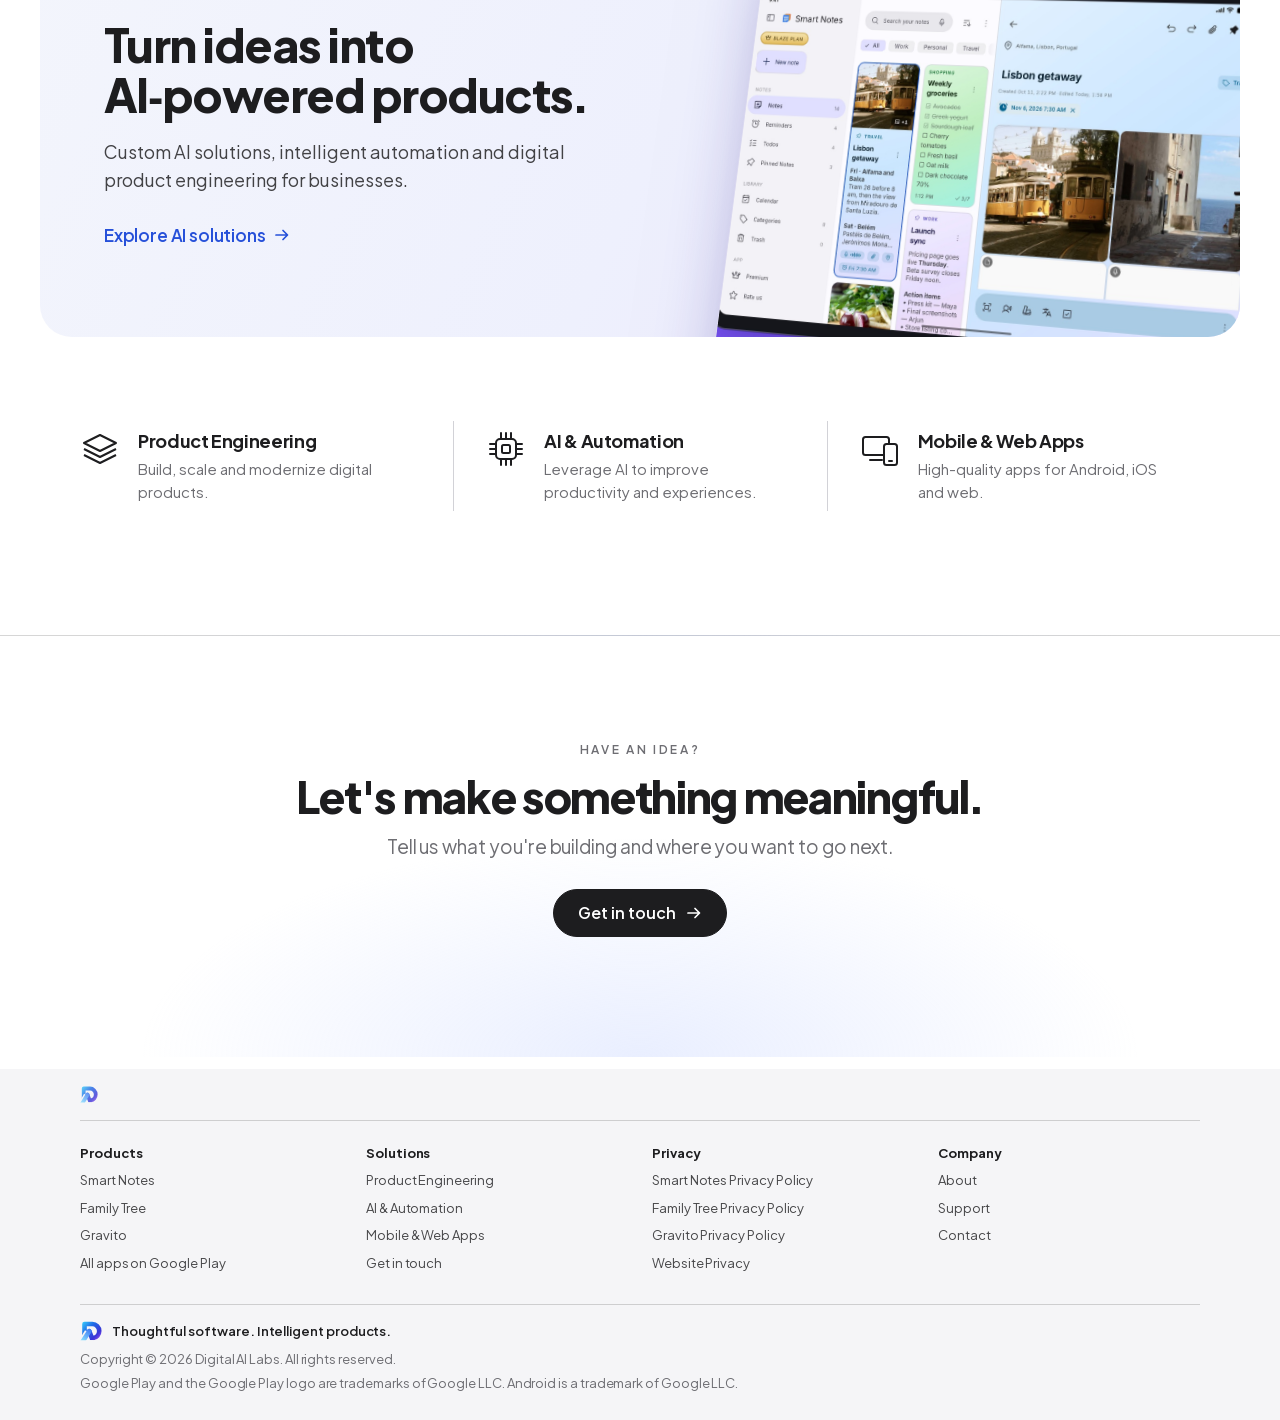
==== commit 40b00603: "Refine home page with product cards, orbits and closing call to action Product cards with per-app gl" ====
--- a/index.html
+++ b/index.html
@@ -76,7 +76,7 @@
 <section class="home-hero">
   <div class="home-hero-inner">
     <div class="home-hero-copy">
-      <p class="eyebrow">Software <span aria-hidden="true">·</span> AI <span aria-hidden="true">·</span> Digital products</p>
+      <p class="eyebrow">Software<span class="dot-sep" aria-hidden="true"></span>AI<span class="dot-sep" aria-hidden="true"></span>Digital products</p>
       <h1 class="home-headline">Build intelligent products for <span class="grad">everyday life<span class="dot">.</span></span></h1>
       <p class="home-sub">We design and build apps, games and AI-powered software that solve real problems and create meaningful experiences.</p>
       <div class="ctas left">
@@ -85,6 +85,7 @@
       </div>
     </div>
     <div class="hero-visual " aria-hidden="true">
+      <span class="orbit orbit-one"></span><span class="orbit orbit-two"></span>
       <img class="hero-mark" src="/assets/img/brand/mark-hero.svg" alt="" width="500" height="450" fetchpriority="high">
       <img class="hero-mark-reflection" src="/assets/img/brand/mark-hero.svg" alt="" width="500" height="450">
     </div>
@@ -92,23 +93,26 @@
 </section>
 <section class="products-row" id="products" aria-labelledby="products-title">
   <div class="container wide">
-    <h2 class="block-headline" id="products-title">Our products</h2>
-    <p class="block-intro">Thoughtfully designed digital products used by thousands.</p>
-    <ul class="product-list"><li><a class="product" href="/smart-notes/">
-        <img src="/assets/img/icons/smart-notes.png" alt="" width="112" height="112" loading="lazy">
+    <div class="block-head center">
+      <p class="eyebrow">Made for everyday</p>
+      <h2 class="block-headline" id="products-title">Our products<span class="dot">.</span></h2>
+      <p class="block-intro center">Thoughtfully designed digital products used by thousands.</p>
+    </div>
+    <ul class="product-list"><li><a class="product product-smart-notes" href="/smart-notes/">
+        <span class="product-top"><img src="/assets/img/icons/smart-notes.png" alt="" width="72" height="72" loading="lazy"><span class="product-go"><svg class="arrow-up" viewBox="0 0 16 16" aria-hidden="true"><path d="M4.5 11.5 11.5 4.5M5.5 4.5h6v6" fill="none" stroke="currentColor" stroke-width="1.7" stroke-linecap="round" stroke-linejoin="round"/></svg></span></span>
         <h3>Smart Notes</h3>
         <p>Note, organize and capture your ideas anytime.</p>
-        <span class="product-arrow"><svg class="arrow" viewBox="0 0 16 16" aria-hidden="true"><path d="M2 8h11M9 3.5 13.5 8 9 12.5" fill="none" stroke="currentColor" stroke-width="1.7" stroke-linecap="round" stroke-linejoin="round"/></svg><span class="sr-only">Learn more about Smart Notes</span></span>
-      </a></li><li><a class="product" href="/family-tree/">
-        <img src="/assets/img/icons/family-tree.png" alt="" width="112" height="112" loading="lazy">
+        <span class="product-link">Explore app <svg class="arrow" viewBox="0 0 16 16" aria-hidden="true"><path d="M2 8h11M9 3.5 13.5 8 9 12.5" fill="none" stroke="currentColor" stroke-width="1.7" stroke-linecap="round" stroke-linejoin="round"/></svg></span>
+      </a></li><li><a class="product product-family-tree" href="/family-tree/">
+        <span class="product-top"><img src="/assets/img/icons/family-tree.png" alt="" width="72" height="72" loading="lazy"><span class="product-go"><svg class="arrow-up" viewBox="0 0 16 16" aria-hidden="true"><path d="M4.5 11.5 11.5 4.5M5.5 4.5h6v6" fill="none" stroke="currentColor" stroke-width="1.7" stroke-linecap="round" stroke-linejoin="round"/></svg></span></span>
         <h3>Family Tree</h3>
         <p>Build, explore and preserve your family history.</p>
-        <span class="product-arrow"><svg class="arrow" viewBox="0 0 16 16" aria-hidden="true"><path d="M2 8h11M9 3.5 13.5 8 9 12.5" fill="none" stroke="currentColor" stroke-width="1.7" stroke-linecap="round" stroke-linejoin="round"/></svg><span class="sr-only">Learn more about Family Tree</span></span>
-      </a></li><li><a class="product" href="/gravito/">
-        <img src="/assets/img/icons/gravito.png" alt="" width="112" height="112" loading="lazy">
+        <span class="product-link">Explore app <svg class="arrow" viewBox="0 0 16 16" aria-hidden="true"><path d="M2 8h11M9 3.5 13.5 8 9 12.5" fill="none" stroke="currentColor" stroke-width="1.7" stroke-linecap="round" stroke-linejoin="round"/></svg></span>
+      </a></li><li><a class="product product-gravito" href="/gravito/">
+        <span class="product-top"><img src="/assets/img/icons/gravito.png" alt="" width="72" height="72" loading="lazy"><span class="product-go"><svg class="arrow-up" viewBox="0 0 16 16" aria-hidden="true"><path d="M4.5 11.5 11.5 4.5M5.5 4.5h6v6" fill="none" stroke="currentColor" stroke-width="1.7" stroke-linecap="round" stroke-linejoin="round"/></svg></span></span>
         <h3>Gravito</h3>
         <p>A gravity-inspired color sort puzzle game.</p>
-        <span class="product-arrow"><svg class="arrow" viewBox="0 0 16 16" aria-hidden="true"><path d="M2 8h11M9 3.5 13.5 8 9 12.5" fill="none" stroke="currentColor" stroke-width="1.7" stroke-linecap="round" stroke-linejoin="round"/></svg><span class="sr-only">Learn more about Gravito</span></span>
+        <span class="product-link">Explore game <svg class="arrow" viewBox="0 0 16 16" aria-hidden="true"><path d="M2 8h11M9 3.5 13.5 8 9 12.5" fill="none" stroke="currentColor" stroke-width="1.7" stroke-linecap="round" stroke-linejoin="round"/></svg></span>
       </a></li></ul>
   </div>
 </section>
@@ -124,6 +128,14 @@
   </div>
 </section>
 <section class="services-row" aria-label="What we do"><ul class="services"><li><a class="service" href="/solutions/#engineering"><svg class="svc-icon" viewBox="0 0 40 40" aria-hidden="true"><g fill="none" stroke="currentColor" stroke-width="2" stroke-linejoin="round"><path d="M20 6 4 14l16 8 16-8z"/><path d="m4 20 16 8 16-8"/><path d="m4 26 16 8 16-8"/></g></svg><span><strong>Product Engineering</strong><small>Build, scale and modernize digital products.</small></span></a></li><li><a class="service" href="/solutions/#ai"><svg class="svc-icon" viewBox="0 0 40 40" aria-hidden="true"><g fill="none" stroke="currentColor" stroke-width="2" stroke-linecap="round" stroke-linejoin="round"><rect x="10" y="10" width="20" height="20" rx="4"/><rect x="16" y="16" width="8" height="8" rx="1.5"/><path d="M15 4v6M20 4v6M25 4v6M15 30v6M20 30v6M25 30v6M4 15h6M4 20h6M4 25h6M30 15h6M30 20h6M30 25h6"/></g></svg><span><strong>AI &amp; Automation</strong><small>Leverage AI to improve productivity and experiences.</small></span></a></li><li><a class="service" href="/solutions/#apps"><svg class="svc-icon" viewBox="0 0 40 40" aria-hidden="true"><g fill="none" stroke="currentColor" stroke-width="2" stroke-linejoin="round"><rect x="3" y="8" width="26" height="18" rx="2.5"/><path d="M10 31h12" stroke-linecap="round"/><rect x="24" y="15" width="13" height="21" rx="2.5" fill="var(--bg)"/><path d="M29 32h3" stroke-linecap="round"/></g></svg><span><strong>Mobile &amp; Web Apps</strong><small>High-quality apps for Android, iOS and web.</small></span></a></li></ul></section>
+<section class="home-cta" aria-labelledby="cta-title">
+  <div class="container center narrow">
+    <p class="eyebrow">Have an idea?</p>
+    <h2 class="block-headline" id="cta-title">Let's make something meaningful<span class="dot">.</span></h2>
+    <p class="block-intro center">Tell us what you're building and where you want to go next.</p>
+    <div class="ctas"><a class="pill" href="/contact/">Get in touch <svg class="arrow" viewBox="0 0 16 16" aria-hidden="true"><path d="M2 8h11M9 3.5 13.5 8 9 12.5" fill="none" stroke="currentColor" stroke-width="1.7" stroke-linecap="round" stroke-linejoin="round"/></svg></a></div>
+  </div>
+</section>
 </main>
 <footer class="footer">
   <div class="footer-inner">
@@ -166,6 +178,7 @@
       </div>
     </div>
     <div class="legal-row">
+      <p class="footer-tagline"><img class="mark" src="/assets/img/brand/mark.svg" alt="" width="100" height="90"><span>Thoughtful software. Intelligent products.</span></p>
       <p>Copyright © 2026 Digital AI Labs. All rights reserved.</p>
       <p>Google Play and the Google Play logo are trademarks of Google LLC. Android is a trademark of Google LLC.</p>
     </div>
--- a/assets/css/site.css
+++ b/assets/css/site.css
@@ -1135,16 +1135,6 @@
     radial-gradient(40% 60% at 0% 0%, rgba(120, 200, 255, 0.10), transparent 60%),
     linear-gradient(180deg, #f6f7fc 0%, #ffffff 100%);
 }
-.home-hero::before {
-  content: "";
-  position: absolute;
-  right: -10%; top: 6%;
-  width: 70%; height: 90%;
-  border-radius: 50%;
-  border: 1px solid rgba(120, 130, 255, 0.14);
-  transform: rotate(-12deg);
-  pointer-events: none;
-}
 .home-hero-inner {
   position: relative;
   display: grid;
@@ -1210,37 +1200,80 @@
 
 /* ================================================================== products row */
 
-.products-row { padding: 56px 0 104px; }
+.products-row { padding: 64px 0 104px; }
+.block-head.center { text-align: center; }
+.block-head .eyebrow + .block-headline { margin-top: 12px; }
 .product-list {
   display: grid;
   grid-template-columns: repeat(3, minmax(0, 1fr));
-  gap: 24px;
+  gap: 20px;
   margin-top: 48px;
 }
 .product {
+  position: relative;
+  isolation: isolate;
   display: flex;
   flex-direction: column;
-  align-items: center;
+  align-items: flex-start;
   height: 100%;
-  padding: 36px 24px 32px;
+  min-height: 300px;
+  padding: 28px 28px 30px;
+  overflow: hidden;
+  border: 1px solid rgba(24, 47, 94, 0.10);
   border-radius: var(--radius);
+  background: rgba(255, 255, 255, 0.88);
+  box-shadow: 0 12px 30px rgba(35, 61, 110, 0.05);
   color: var(--text);
-  text-align: center;
-  transition: background-color 0.3s var(--ease), box-shadow 0.3s var(--ease);
-}
-.product:hover { background: #fff; box-shadow: 0 30px 60px -30px rgba(24, 32, 96, 0.28), 0 0 0 1px rgba(0, 0, 0, 0.04); text-decoration: none; }
+  transition: transform 0.25s var(--ease), box-shadow 0.25s var(--ease), border-color 0.25s var(--ease);
+}
+.product::after {
+  content: "";
+  position: absolute;
+  z-index: -1;
+  right: -80px; top: -90px;
+  width: 220px; height: 220px;
+  border-radius: 50%;
+  opacity: 0.75;
+}
+.product-smart-notes::after { background: radial-gradient(circle, #b9d3ff, transparent 70%); }
+.product-family-tree::after { background: radial-gradient(circle, #ffe0b3, transparent 70%); }
+.product-gravito::after     { background: radial-gradient(circle, #e2c8ff, transparent 70%); }
+.product:hover {
+  transform: translateY(-4px);
+  border-color: rgba(24, 47, 94, 0.16);
+  box-shadow: 0 24px 50px -12px rgba(35, 61, 110, 0.18);
+  text-decoration: none;
+}
+.product-top { display: flex; align-items: flex-start; justify-content: space-between; width: 100%; }
 .product img {
-  width: 112px; height: 112px;
-  border-radius: 25px;
-  box-shadow: 0 18px 36px -14px rgba(28, 40, 140, 0.45), 0 0 0 1px rgba(0, 0, 0, 0.04);
-}
-.product h3 { margin-top: 26px; font-size: 26px; font-weight: 800; letter-spacing: -0.025em; line-height: 1.2; }
-.product p { max-width: 17em; margin-top: 10px; color: var(--text-2); font-size: 16px; line-height: 1.5; }
-.product-arrow { margin-top: 18px; color: var(--text); }
-.product-arrow .arrow { width: 18px; height: 18px; transition: transform 0.2s var(--ease); }
+  width: 72px; height: 72px;
+  border-radius: 17px;
+  box-shadow: 0 12px 24px -10px rgba(28, 40, 140, 0.45), 0 0 0 1px rgba(0, 0, 0, 0.04);
+}
+.product-go {
+  display: grid; place-items: center;
+  width: 38px; height: 38px;
+  border: 1px solid rgba(24, 47, 94, 0.12);
+  border-radius: 50%;
+  background: #fff;
+  color: var(--text);
+  transition: background-color 0.2s var(--ease), color 0.2s var(--ease), border-color 0.2s var(--ease);
+}
+.product-go .arrow-up { width: 15px; height: 15px; }
+.product:hover .product-go { background: #1d1d1f; border-color: #1d1d1f; color: #fff; }
+.product h3 { margin-top: 26px; font-size: 25px; font-weight: 800; letter-spacing: -0.025em; line-height: 1.2; }
+.product p { max-width: 20em; margin-top: 8px; color: var(--text-2); font-size: 16px; line-height: 1.55; }
+.product-link {
+  display: inline-flex; align-items: center; gap: 8px;
+  margin-top: auto; padding-top: 22px;
+  color: #2650d9; font-size: 15px; font-weight: 700;
+}
+.product-link .arrow { width: 15px; height: 15px; transition: transform 0.2s var(--ease); }
+.product:hover .product-link .arrow { transform: translateX(3px); }
 .proof { background: var(--bg-alt); }
-.proof .product:hover { background: #fff; }
-@media (max-width: 834px) { .product-list { grid-template-columns: 1fr; gap: 8px; margin-top: 32px; } }
+.proof .product { background: #fff; }
+@media (max-width: 960px) { .product-list { grid-template-columns: 1fr; gap: 14px; margin-top: 32px; } .product { min-height: 0; } }
+@media (prefers-reduced-motion: reduce) { .product, .product:hover { transform: none; } }
 
 /* ================================================================== AI solutions band */
 
@@ -1372,3 +1405,47 @@
 @media (max-width: 834px) { .contact-grid { grid-template-columns: 1fr; } .contact-card { padding: 36px 28px; } .contact-card .pill { white-space: normal; } }
 
 .dot { margin-left: -0.04em; }
+
+
+/* ================================================================== reference-site refinements */
+
+.eyebrow .dot-sep {
+  display: inline-block;
+  width: 5px; height: 5px;
+  margin: 0 0.95em 2px;
+  border-radius: 50%;
+  background: var(--grad);
+  vertical-align: middle;
+}
+
+.hero-visual { isolation: isolate; }
+.hero-visual::after {
+  content: "";
+  position: absolute;
+  z-index: -1;
+  left: 10%; right: 6%; top: 46%;
+  height: 24%;
+  background: linear-gradient(90deg, rgba(0, 216, 255, 0.24), rgba(86, 75, 245, 0.2), rgba(216, 79, 255, 0.22));
+  filter: blur(44px);
+}
+.orbit {
+  position: absolute;
+  z-index: -1;
+  left: 50%; top: 40%;
+  border: 1px solid rgba(113, 166, 255, 0.26);
+  border-radius: 50%;
+  pointer-events: none;
+}
+.orbit-one { width: 116%; height: 50%; transform: translate(-50%, -50%) rotate(-22deg); }
+.orbit-two { width: 132%; height: 68%; transform: translate(-50%, -50%) rotate(26deg); border-color: rgba(167, 135, 255, 0.24); }
+@media (max-width: 834px) { .orbit-two { display: none; } .orbit-one { width: 120%; } }
+
+.home-cta {
+  padding: 104px 0 120px;
+  border-top: 1px solid var(--line-soft);
+  background: radial-gradient(60% 80% at 50% 100%, rgba(198, 212, 255, 0.38), transparent 65%);
+}
+.home-cta .block-headline { margin-top: 12px; }
+
+.footer-tagline { display: flex; align-items: center; gap: 10px; color: var(--text); font-weight: 600; margin-bottom: 4px; }
+.footer-tagline .mark { width: 22px; }
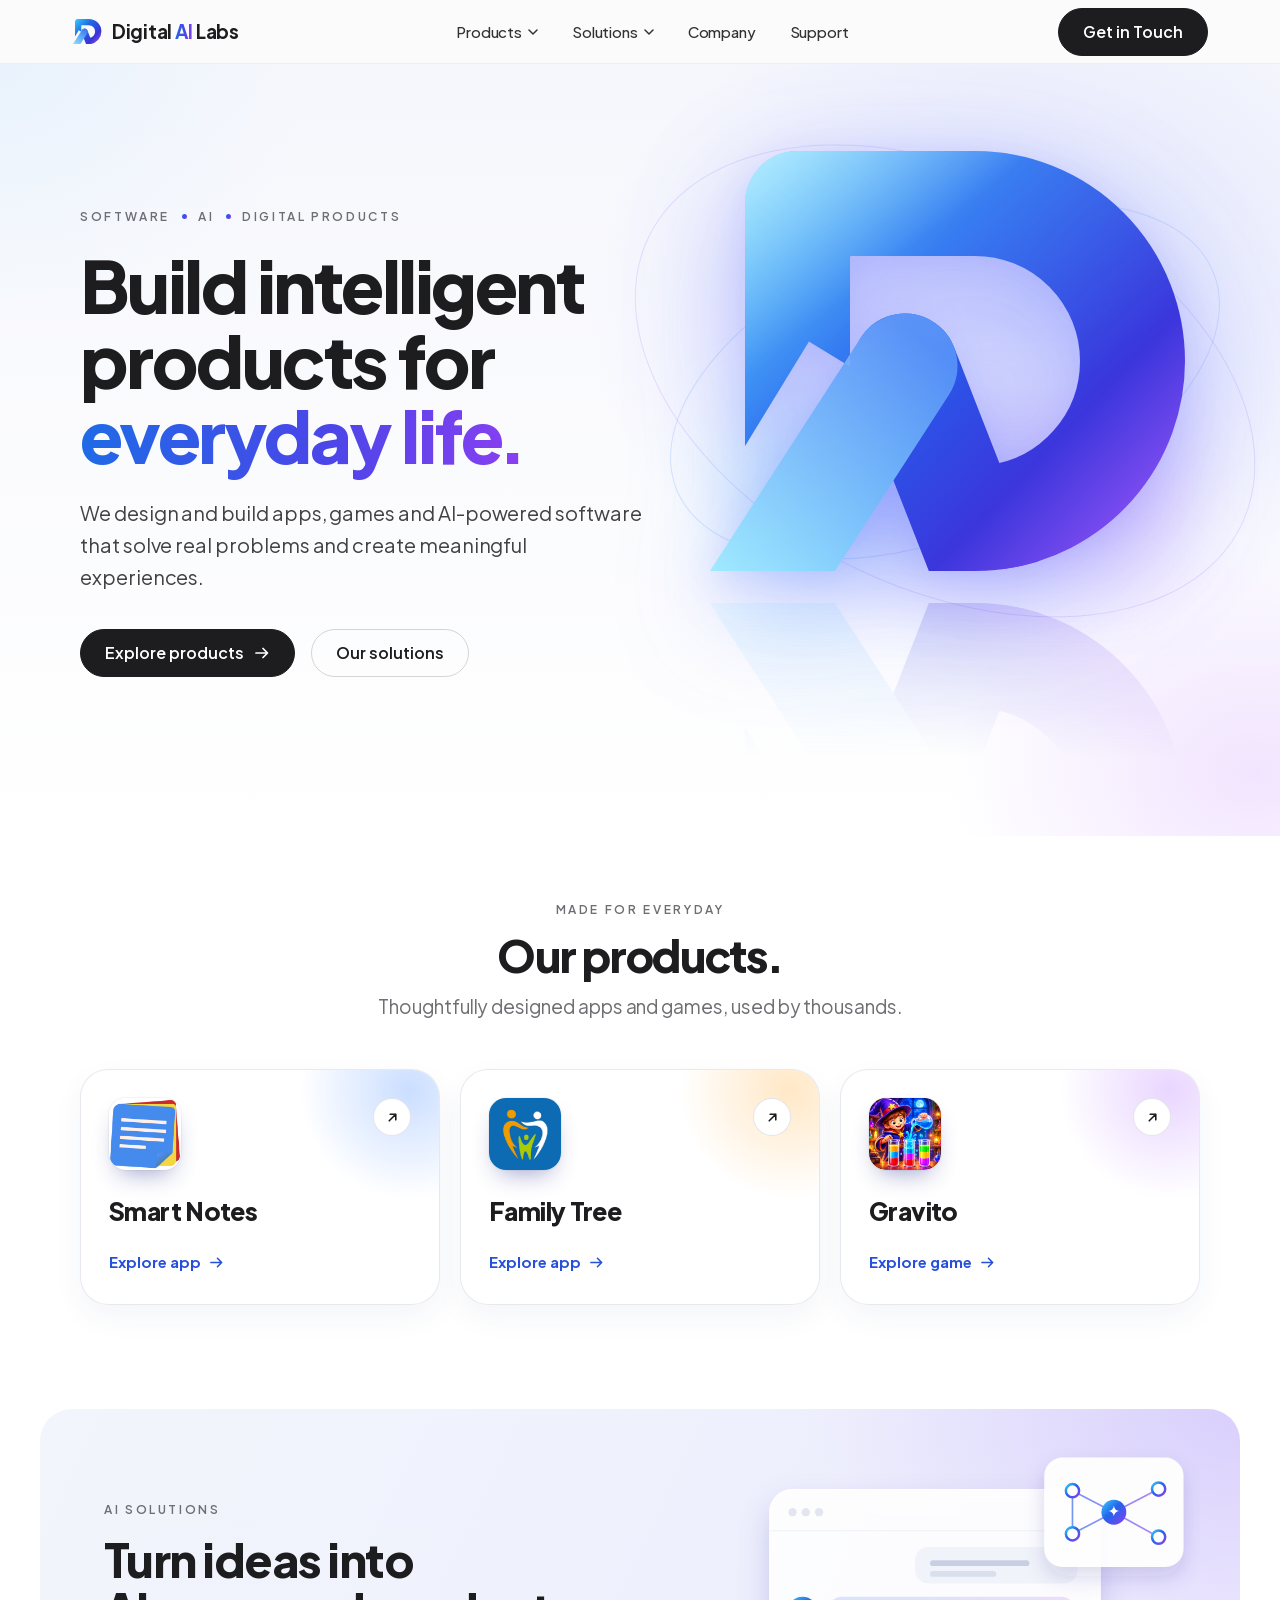
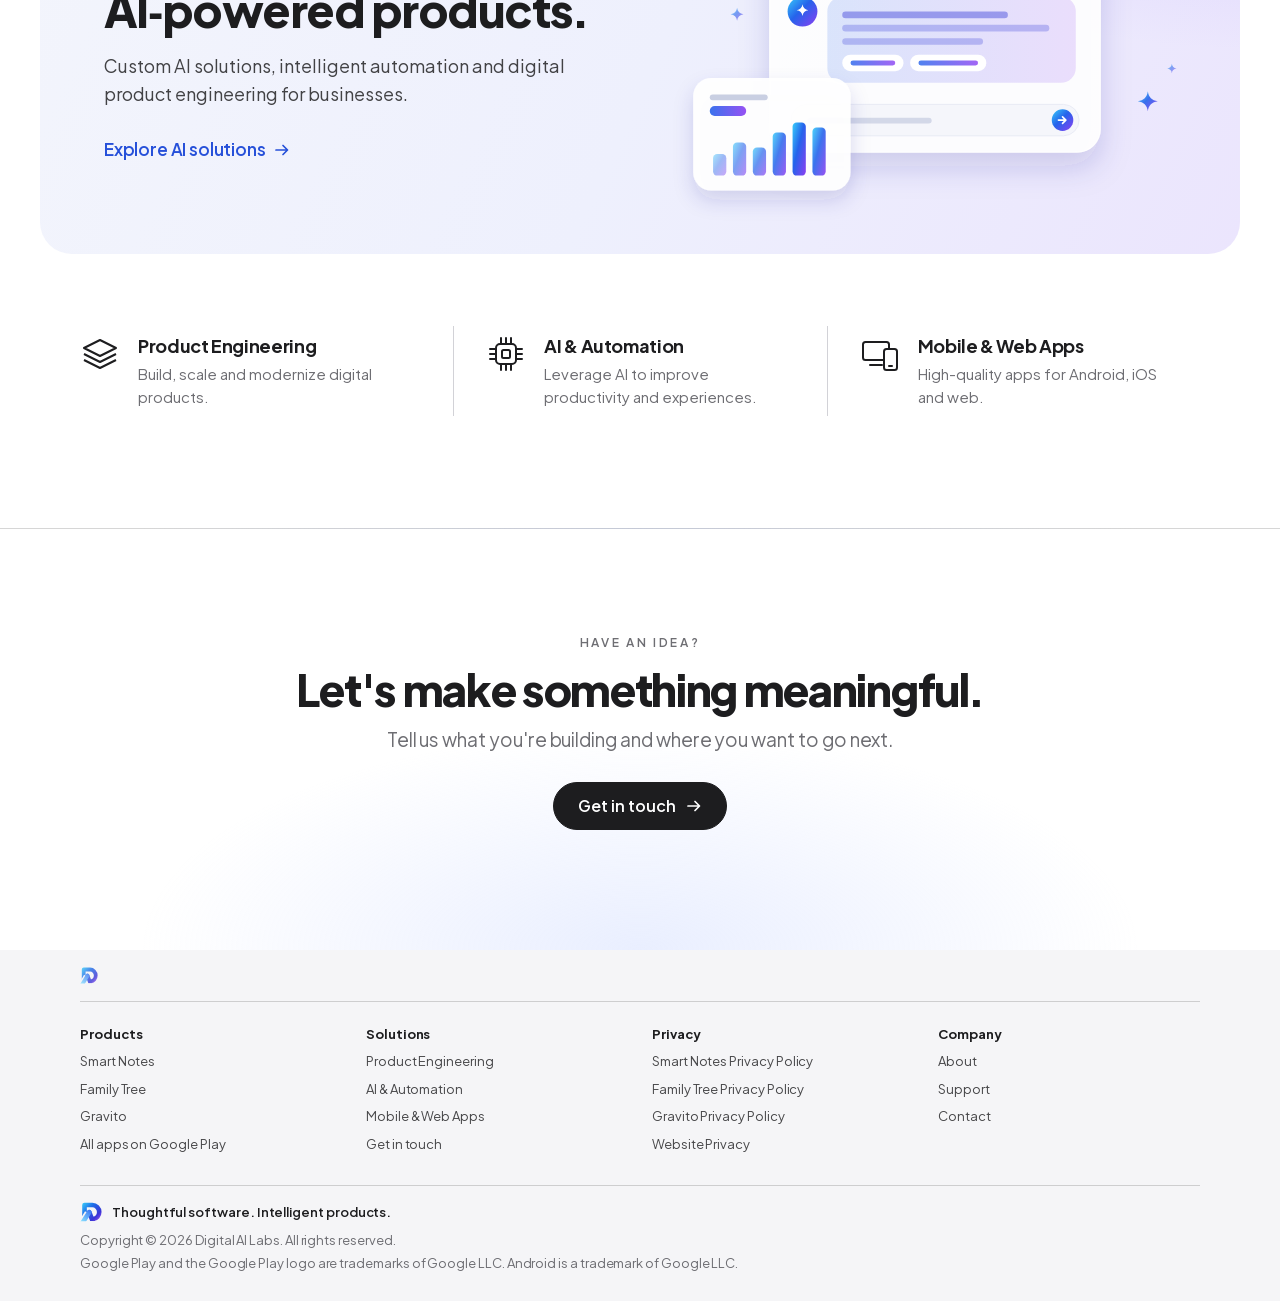
==== commit 82ec1020: "Brand QA: keep product details on product pages, unify page design Remove product descriptions from " ====
--- a/index.html
+++ b/index.html
@@ -62,7 +62,7 @@
     <div class="globalnav-menu" id="globalnav-menu">
       <ul class="globalnav-list">
         <li class="has-menu"><button class="menu-btn" type="button" aria-expanded="false" aria-controls="menu-products">Products<svg class="caret" viewBox="0 0 10 6" aria-hidden="true"><path d="M1 1l4 4 4-4" fill="none" stroke="currentColor" stroke-width="1.5" stroke-linecap="round" stroke-linejoin="round"/></svg></button>
-          <div class="menu-panel" id="menu-products"><ul class="menu-items"><li><a href="/smart-notes/"><img src="/assets/img/icons/smart-notes.png" alt="" width="40" height="40"><span><strong>Smart Notes</strong><small>Note, organize and capture your ideas anytime.</small></span></a></li><li><a href="/family-tree/"><img src="/assets/img/icons/family-tree.png" alt="" width="40" height="40"><span><strong>Family Tree</strong><small>Build, explore and preserve your family history.</small></span></a></li><li><a href="/gravito/"><img src="/assets/img/icons/gravito.png" alt="" width="40" height="40"><span><strong>Gravito</strong><small>A gravity-inspired color sort puzzle game.</small></span></a></li></ul><a class="menu-foot" href="https://play.google.com/store/apps/developer?id=Digital+AI+Labs">All apps on Google Play</a></div></li>
+          <div class="menu-panel" id="menu-products"><ul class="menu-items"><li><a href="/smart-notes/"><img src="/assets/img/icons/smart-notes.png" alt="" width="40" height="40"><span><strong>Smart Notes</strong></span></a></li><li><a href="/family-tree/"><img src="/assets/img/icons/family-tree.png" alt="" width="40" height="40"><span><strong>Family Tree</strong></span></a></li><li><a href="/gravito/"><img src="/assets/img/icons/gravito.png" alt="" width="40" height="40"><span><strong>Gravito</strong></span></a></li></ul><a class="menu-foot" href="https://play.google.com/store/apps/developer?id=Digital+AI+Labs">All apps on Google Play</a></div></li>
         <li class="has-menu"><button class="menu-btn" type="button" aria-expanded="false" aria-controls="menu-solutions">Solutions<svg class="caret" viewBox="0 0 10 6" aria-hidden="true"><path d="M1 1l4 4 4-4" fill="none" stroke="currentColor" stroke-width="1.5" stroke-linecap="round" stroke-linejoin="round"/></svg></button>
           <div class="menu-panel" id="menu-solutions"><ul class="menu-items"><li><a href="/solutions/#engineering"><svg class="svc-icon" viewBox="0 0 40 40" aria-hidden="true"><g fill="none" stroke="currentColor" stroke-width="2" stroke-linejoin="round"><path d="M20 6 4 14l16 8 16-8z"/><path d="m4 20 16 8 16-8"/><path d="m4 26 16 8 16-8"/></g></svg><span><strong>Product Engineering</strong><small>Build, scale and modernize digital products.</small></span></a></li><li><a href="/solutions/#ai"><svg class="svc-icon" viewBox="0 0 40 40" aria-hidden="true"><g fill="none" stroke="currentColor" stroke-width="2" stroke-linecap="round" stroke-linejoin="round"><rect x="10" y="10" width="20" height="20" rx="4"/><rect x="16" y="16" width="8" height="8" rx="1.5"/><path d="M15 4v6M20 4v6M25 4v6M15 30v6M20 30v6M25 30v6M4 15h6M4 20h6M4 25h6M30 15h6M30 20h6M30 25h6"/></g></svg><span><strong>AI &amp; Automation</strong><small>Leverage AI to improve productivity and experiences.</small></span></a></li><li><a href="/solutions/#apps"><svg class="svc-icon" viewBox="0 0 40 40" aria-hidden="true"><g fill="none" stroke="currentColor" stroke-width="2" stroke-linejoin="round"><rect x="3" y="8" width="26" height="18" rx="2.5"/><path d="M10 31h12" stroke-linecap="round"/><rect x="24" y="15" width="13" height="21" rx="2.5" fill="var(--bg)"/><path d="M29 32h3" stroke-linecap="round"/></g></svg><span><strong>Mobile &amp; Web Apps</strong><small>High-quality apps for Android, iOS and web.</small></span></a></li></ul><a class="menu-foot" href="/solutions/">Explore AI solutions</a></div></li>
         <li><a href="/about/">Company</a></li>
@@ -96,22 +96,19 @@
     <div class="block-head center">
       <p class="eyebrow">Made for everyday</p>
       <h2 class="block-headline" id="products-title">Our products<span class="dot">.</span></h2>
-      <p class="block-intro center">Thoughtfully designed digital products used by thousands.</p>
+      <p class="block-intro center">Thoughtfully designed apps and games, used by thousands.</p>
     </div>
     <ul class="product-list"><li><a class="product product-smart-notes" href="/smart-notes/">
         <span class="product-top"><img src="/assets/img/icons/smart-notes.png" alt="" width="72" height="72" loading="lazy"><span class="product-go"><svg class="arrow-up" viewBox="0 0 16 16" aria-hidden="true"><path d="M4.5 11.5 11.5 4.5M5.5 4.5h6v6" fill="none" stroke="currentColor" stroke-width="1.7" stroke-linecap="round" stroke-linejoin="round"/></svg></span></span>
         <h3>Smart Notes</h3>
-        <p>Note, organize and capture your ideas anytime.</p>
         <span class="product-link">Explore app <svg class="arrow" viewBox="0 0 16 16" aria-hidden="true"><path d="M2 8h11M9 3.5 13.5 8 9 12.5" fill="none" stroke="currentColor" stroke-width="1.7" stroke-linecap="round" stroke-linejoin="round"/></svg></span>
       </a></li><li><a class="product product-family-tree" href="/family-tree/">
         <span class="product-top"><img src="/assets/img/icons/family-tree.png" alt="" width="72" height="72" loading="lazy"><span class="product-go"><svg class="arrow-up" viewBox="0 0 16 16" aria-hidden="true"><path d="M4.5 11.5 11.5 4.5M5.5 4.5h6v6" fill="none" stroke="currentColor" stroke-width="1.7" stroke-linecap="round" stroke-linejoin="round"/></svg></span></span>
         <h3>Family Tree</h3>
-        <p>Build, explore and preserve your family history.</p>
         <span class="product-link">Explore app <svg class="arrow" viewBox="0 0 16 16" aria-hidden="true"><path d="M2 8h11M9 3.5 13.5 8 9 12.5" fill="none" stroke="currentColor" stroke-width="1.7" stroke-linecap="round" stroke-linejoin="round"/></svg></span>
       </a></li><li><a class="product product-gravito" href="/gravito/">
         <span class="product-top"><img src="/assets/img/icons/gravito.png" alt="" width="72" height="72" loading="lazy"><span class="product-go"><svg class="arrow-up" viewBox="0 0 16 16" aria-hidden="true"><path d="M4.5 11.5 11.5 4.5M5.5 4.5h6v6" fill="none" stroke="currentColor" stroke-width="1.7" stroke-linecap="round" stroke-linejoin="round"/></svg></span></span>
         <h3>Gravito</h3>
-        <p>A gravity-inspired color sort puzzle game.</p>
         <span class="product-link">Explore game <svg class="arrow" viewBox="0 0 16 16" aria-hidden="true"><path d="M2 8h11M9 3.5 13.5 8 9 12.5" fill="none" stroke="currentColor" stroke-width="1.7" stroke-linecap="round" stroke-linejoin="round"/></svg></span>
       </a></li></ul>
   </div>
@@ -124,7 +121,7 @@
       <p class="band-sub">Custom AI solutions, intelligent automation and digital product engineering for businesses.</p>
       <a class="link-arrow" href="/solutions/">Explore AI solutions <svg class="arrow" viewBox="0 0 16 16" aria-hidden="true"><path d="M2 8h11M9 3.5 13.5 8 9 12.5" fill="none" stroke="currentColor" stroke-width="1.7" stroke-linecap="round" stroke-linejoin="round"/></svg></a>
     </div>
-    <div class="band-media" aria-hidden="true"><img src="/assets/img/smart-notes/tablet.jpg" alt="" width="1480" height="1440" loading="lazy"></div>
+    <div class="band-media"><img src="/assets/img/brand/ai-visual.svg" alt="" width="640" height="460" loading="lazy"></div>
   </div>
 </section>
 <section class="services-row" aria-label="What we do"><ul class="services"><li><a class="service" href="/solutions/#engineering"><svg class="svc-icon" viewBox="0 0 40 40" aria-hidden="true"><g fill="none" stroke="currentColor" stroke-width="2" stroke-linejoin="round"><path d="M20 6 4 14l16 8 16-8z"/><path d="m4 20 16 8 16-8"/><path d="m4 26 16 8 16-8"/></g></svg><span><strong>Product Engineering</strong><small>Build, scale and modernize digital products.</small></span></a></li><li><a class="service" href="/solutions/#ai"><svg class="svc-icon" viewBox="0 0 40 40" aria-hidden="true"><g fill="none" stroke="currentColor" stroke-width="2" stroke-linecap="round" stroke-linejoin="round"><rect x="10" y="10" width="20" height="20" rx="4"/><rect x="16" y="16" width="8" height="8" rx="1.5"/><path d="M15 4v6M20 4v6M25 4v6M15 30v6M20 30v6M25 30v6M4 15h6M4 20h6M4 25h6M30 15h6M30 20h6M30 25h6"/></g></svg><span><strong>AI &amp; Automation</strong><small>Leverage AI to improve productivity and experiences.</small></span></a></li><li><a class="service" href="/solutions/#apps"><svg class="svc-icon" viewBox="0 0 40 40" aria-hidden="true"><g fill="none" stroke="currentColor" stroke-width="2" stroke-linejoin="round"><rect x="3" y="8" width="26" height="18" rx="2.5"/><path d="M10 31h12" stroke-linecap="round"/><rect x="24" y="15" width="13" height="21" rx="2.5" fill="var(--bg)"/><path d="M29 32h3" stroke-linecap="round"/></g></svg><span><strong>Mobile &amp; Web Apps</strong><small>High-quality apps for Android, iOS and web.</small></span></a></li></ul></section>
--- a/assets/css/site.css
+++ b/assets/css/site.css
@@ -12,8 +12,8 @@
   --card-on-alt: #ffffff;
   --line: #d2d2d7;
   --line-soft: rgba(0, 0, 0, 0.16);
-  --link: #0066cc;
-  --blue: #0071e3;
+  --link: #2650d9;
+  --blue: #2650d9;
   --blue-hover: #0076df;
   --blue-active: #006edb;
   --nav-bg: rgba(250, 250, 252, 0.8);
@@ -82,7 +82,7 @@
 a { color: var(--link); text-decoration: none; }
 a:hover { text-decoration: underline; }
 
-:focus-visible { outline: 2px solid var(--blue); outline-offset: 3px; border-radius: 6px; }
+:focus-visible { outline: 2px solid #2650d9; outline-offset: 3px; border-radius: 6px; }
 
 h1, h2, h3, p, ul, ol, dl, dd, figure { margin: 0; }
 ul, ol { padding: 0; list-style: none; }
@@ -453,114 +453,6 @@
 @media (max-width: 1068px) { .section { padding-block: 120px; } }
 @media (max-width: 734px)  { .section { padding-block: 88px; } }
 
-/* ------------------------------------------------------------------ home tiles */
-
-.page-home main { display: grid; gap: 12px; padding-bottom: 12px; }
-
-.hero-tile {
-  display: flex;
-  flex-direction: column;
-  align-items: center;
-  min-height: 720px;
-  padding-top: 56px;
-  overflow: hidden;
-  text-align: center;
-}
-.tile-light { background: #fff; }
-.tile-grey  { background: var(--bg-alt); }
-.tile-white { background: #fff; }
-.tile-dark  { background: #000; color: #f5f5f7; --link: #2997ff; }
-
-.tile-copy { position: relative; z-index: 2; padding-inline: 24px; }
-
-.tile-title {
-  font-size: 56px; line-height: 1.07; font-weight: 600; letter-spacing: -0.02em;
-}
-.tile-headline {
-  margin-top: 6px;
-  font-size: 28px; line-height: 1.143; font-weight: 400; letter-spacing: 0.007em;
-}
-.tile-sub {
-  margin-top: 9px;
-  color: var(--text-2);
-  font-size: 17px;
-}
-.tile-dark .tile-sub { color: #a1a1a6; }
-.tile-copy .ctas { margin-top: 17px; }
-
-.tile-media {
-  flex: 1;
-  display: flex;
-  align-items: flex-end;
-  justify-content: center;
-  width: 100%;
-  margin-top: 40px;
-}
-
-.hero-tile .tile-media > img {
-  width: min(400px, 78%);
-  max-height: 460px;
-  object-fit: cover;
-  object-position: top;
-  border-radius: var(--radius) var(--radius) 0 0;
-}
-
-.tile-grid {
-  display: grid;
-  grid-template-columns: repeat(2, minmax(0, 1fr));
-  gap: 12px;
-  padding-inline: 12px;
-}
-
-.grid-tile {
-  display: flex;
-  flex-direction: column;
-  align-items: center;
-  min-height: 580px;
-  padding-top: 52px;
-  overflow: hidden;
-  text-align: center;
-}
-.grid-tile .tile-title { font-size: 40px; line-height: 1.1; }
-.grid-tile .tile-headline { font-size: 21px; line-height: 1.381; letter-spacing: 0.011em; }
-.grid-tile .tile-media > img {
-  width: min(300px, 64%);
-  max-height: 340px;
-  object-fit: cover;
-  object-position: top;
-  border-radius: var(--radius) var(--radius) 0 0;
-}
-
-.privacy-glyph, .support-glyph, .icon-row {
-  flex: 1;
-  display: flex;
-  align-items: center;
-  justify-content: center;
-  padding-block: 40px;
-}
-.privacy-glyph svg { width: 120px; color: var(--text); }
-.support-glyph svg { width: 140px; color: var(--text-3); }
-.icon-row { gap: 20px; }
-.icon-row img { width: 96px; border-radius: 22%; }
-
-@media (max-width: 1068px) {
-  .hero-tile { min-height: 640px; }
-  .tile-title { font-size: 48px; }
-  .tile-headline { font-size: 24px; line-height: 1.167; }
-  .grid-tile { min-height: 490px; }
-  .grid-tile .tile-title { font-size: 32px; line-height: 1.125; }
-  .grid-tile .tile-headline { font-size: 19px; line-height: 1.421; }
-  .icon-row img { width: 72px; }
-}
-@media (max-width: 734px) {
-  .hero-tile { min-height: 560px; padding-top: 44px; }
-  .tile-title { font-size: 32px; line-height: 1.125; }
-  .tile-headline { font-size: 19px; line-height: 1.421; }
-  .tile-grid { grid-template-columns: 1fr; padding-inline: 0; }
-  .grid-tile { min-height: 500px; }
-  .icon-row img { width: 72px; }
-}
-
 /* ------------------------------------------------------------------ fan of app screens */
 
 .fan {
@@ -588,18 +480,10 @@
 .fan-left  { margin-right: -72px; transform: translateY(-28px); }
 .fan-right { margin-left: -72px;  transform: translateY(-28px); }
 
-.hero-tile .fan { margin-top: 0; }
-.hero-tile .fan-center { width: min(380px, 50vw); }
-.hero-tile .fan-side   { width: min(310px, 40vw); }
-.hero-tile .fan img, .hero-tile .fan-center { border-radius: var(--radius) var(--radius) 0 0; box-shadow: none; }
-.hero-tile .fan-side { transform: translateY(0); margin-bottom: -40px; }
-.hero-tile .fan img { max-height: 460px; object-fit: cover; object-position: top; }
-.hero-tile .fan-side img { max-height: 400px; }
 
 @media (max-width: 734px) {
   .fan-side { display: none; }
   .fan-center { width: min(320px, 80vw); }
-  .hero-tile .fan-center { width: min(300px, 76vw); }
 }
 
 /* ------------------------------------------------------------------ product hero */
@@ -1216,7 +1100,7 @@
   flex-direction: column;
   align-items: flex-start;
   height: 100%;
-  min-height: 300px;
+  min-height: 236px;
   padding: 28px 28px 30px;
   overflow: hidden;
   border: 1px solid rgba(24, 47, 94, 0.10);
@@ -1299,24 +1183,15 @@
 }
 .band-sub { max-width: 26em; margin-top: 18px; color: #424245; font-size: 18px; line-height: 1.55; }
 .band-copy .link-arrow { margin-top: 28px; }
-.band-media { position: relative; }
-.band-media img {
-  position: absolute;
-  right: -70px; bottom: -110px;
-  width: 600px; max-width: none;
-  border-radius: 26px;
-  transform: perspective(1600px) rotateY(-18deg) rotateX(10deg) rotateZ(3deg);
-  box-shadow: 0 50px 90px -30px rgba(40, 30, 140, 0.5), 0 0 0 1px rgba(255, 255, 255, 0.5);
-}
+.band-media { display: flex; align-items: center; justify-content: center; padding: 32px 40px 32px 0; }
+.band-media img { width: 100%; max-width: 560px; }
 @media (max-width: 1068px) {
   .band-headline { font-size: 38px; }
-  .band-media img { width: 500px; right: -110px; }
 }
 @media (max-width: 834px) {
   .solutions-band { grid-template-columns: 1fr; min-height: 0; }
   .band-copy { padding: 44px 32px 8px; }
-  .band-media { height: 300px; }
-  .band-media img { width: 440px; right: -40px; bottom: -120px; }
+  .band-media { padding: 8px 24px 32px; }
 }
 @media (max-width: 734px) { .band-wrap { padding: 0 12px; } .band-headline { font-size: 32px; } }
 
@@ -1449,3 +1324,20 @@
 
 .footer-tagline { display: flex; align-items: center; gap: 10px; color: var(--text); font-weight: 600; margin-bottom: 4px; }
 .footer-tagline .mark { width: 22px; }
+
+
+/* ================================================================== design QA fixes */
+
+.about-top { padding-bottom: 72px; }
+.about-top .wide-banner { margin-top: 56px; }
+.support-top { padding-bottom: 40px; }
+.page-support .support-cards { padding-top: 56px; }
+.menu-items strong { font-size: 15px; }
+
+@media (max-width: 734px) {
+  .home-hero .ctas { flex-direction: column; align-items: stretch; }
+  .home-hero .ctas .pill { width: 100%; }
+  .home-cta .ctas .pill { width: 100%; }
+}
+
+.faq-inner > * { max-width: 760px; }
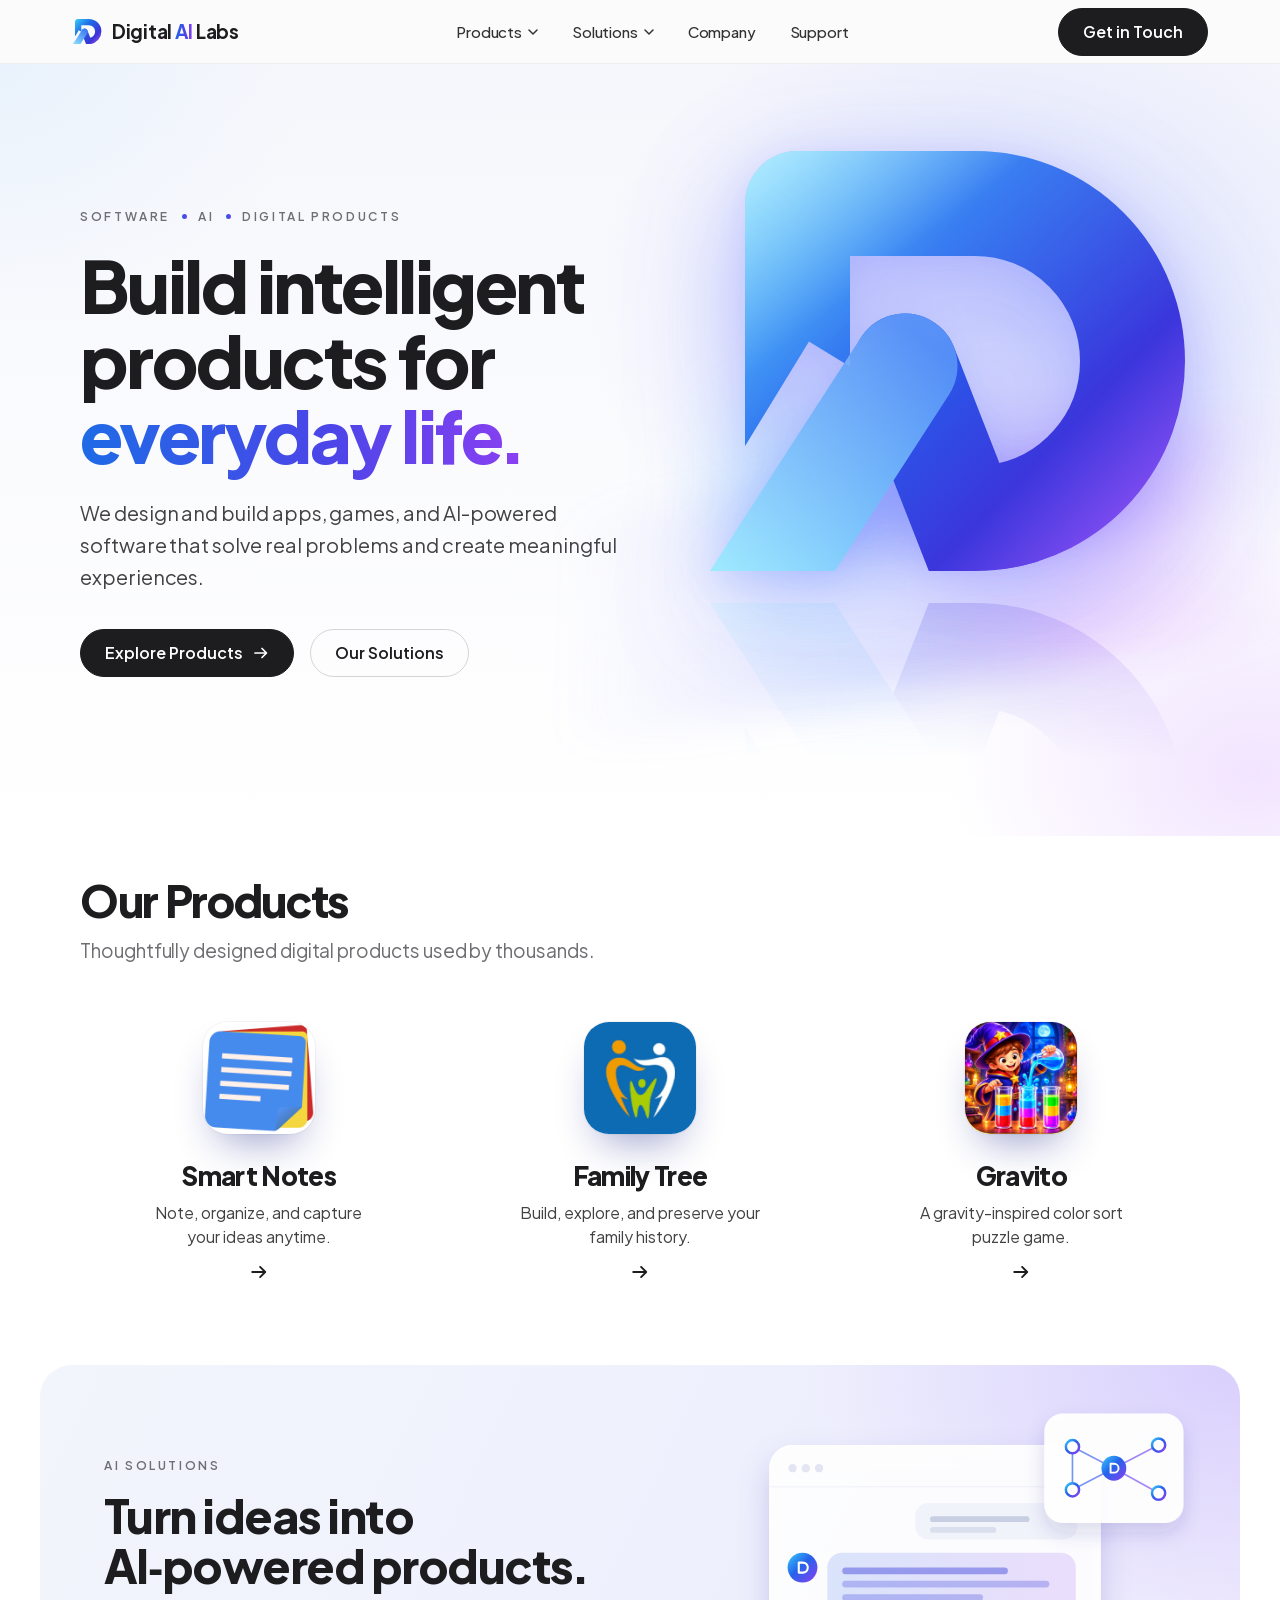
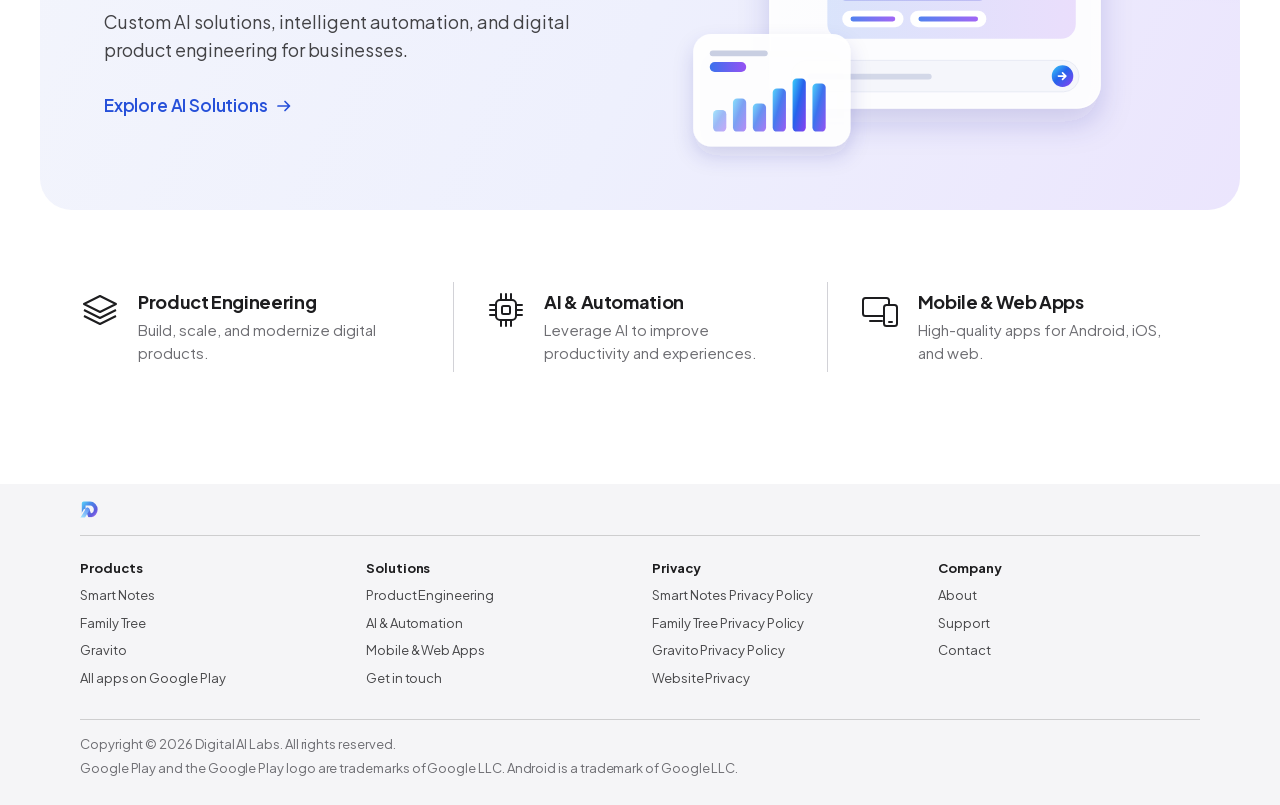
==== commit a769da07: "Match home page to the design mockup and add site-wide motion Home page rebuilt to the approved mock" ====
--- a/index.html
+++ b/index.html
@@ -64,7 +64,7 @@
         <li class="has-menu"><button class="menu-btn" type="button" aria-expanded="false" aria-controls="menu-products">Products<svg class="caret" viewBox="0 0 10 6" aria-hidden="true"><path d="M1 1l4 4 4-4" fill="none" stroke="currentColor" stroke-width="1.5" stroke-linecap="round" stroke-linejoin="round"/></svg></button>
           <div class="menu-panel" id="menu-products"><ul class="menu-items"><li><a href="/smart-notes/"><img src="/assets/img/icons/smart-notes.png" alt="" width="40" height="40"><span><strong>Smart Notes</strong></span></a></li><li><a href="/family-tree/"><img src="/assets/img/icons/family-tree.png" alt="" width="40" height="40"><span><strong>Family Tree</strong></span></a></li><li><a href="/gravito/"><img src="/assets/img/icons/gravito.png" alt="" width="40" height="40"><span><strong>Gravito</strong></span></a></li></ul><a class="menu-foot" href="https://play.google.com/store/apps/developer?id=Digital+AI+Labs">All apps on Google Play</a></div></li>
         <li class="has-menu"><button class="menu-btn" type="button" aria-expanded="false" aria-controls="menu-solutions">Solutions<svg class="caret" viewBox="0 0 10 6" aria-hidden="true"><path d="M1 1l4 4 4-4" fill="none" stroke="currentColor" stroke-width="1.5" stroke-linecap="round" stroke-linejoin="round"/></svg></button>
-          <div class="menu-panel" id="menu-solutions"><ul class="menu-items"><li><a href="/solutions/#engineering"><svg class="svc-icon" viewBox="0 0 40 40" aria-hidden="true"><g fill="none" stroke="currentColor" stroke-width="2" stroke-linejoin="round"><path d="M20 6 4 14l16 8 16-8z"/><path d="m4 20 16 8 16-8"/><path d="m4 26 16 8 16-8"/></g></svg><span><strong>Product Engineering</strong><small>Build, scale and modernize digital products.</small></span></a></li><li><a href="/solutions/#ai"><svg class="svc-icon" viewBox="0 0 40 40" aria-hidden="true"><g fill="none" stroke="currentColor" stroke-width="2" stroke-linecap="round" stroke-linejoin="round"><rect x="10" y="10" width="20" height="20" rx="4"/><rect x="16" y="16" width="8" height="8" rx="1.5"/><path d="M15 4v6M20 4v6M25 4v6M15 30v6M20 30v6M25 30v6M4 15h6M4 20h6M4 25h6M30 15h6M30 20h6M30 25h6"/></g></svg><span><strong>AI &amp; Automation</strong><small>Leverage AI to improve productivity and experiences.</small></span></a></li><li><a href="/solutions/#apps"><svg class="svc-icon" viewBox="0 0 40 40" aria-hidden="true"><g fill="none" stroke="currentColor" stroke-width="2" stroke-linejoin="round"><rect x="3" y="8" width="26" height="18" rx="2.5"/><path d="M10 31h12" stroke-linecap="round"/><rect x="24" y="15" width="13" height="21" rx="2.5" fill="var(--bg)"/><path d="M29 32h3" stroke-linecap="round"/></g></svg><span><strong>Mobile &amp; Web Apps</strong><small>High-quality apps for Android, iOS and web.</small></span></a></li></ul><a class="menu-foot" href="/solutions/">Explore AI solutions</a></div></li>
+          <div class="menu-panel" id="menu-solutions"><ul class="menu-items"><li><a href="/solutions/#engineering"><svg class="svc-icon" viewBox="0 0 40 40" aria-hidden="true"><g fill="none" stroke="currentColor" stroke-width="2" stroke-linejoin="round"><path d="M20 6 4 14l16 8 16-8z"/><path d="m4 20 16 8 16-8"/><path d="m4 26 16 8 16-8"/></g></svg><span><strong>Product Engineering</strong><small>Build, scale, and modernize digital products.</small></span></a></li><li><a href="/solutions/#ai"><svg class="svc-icon" viewBox="0 0 40 40" aria-hidden="true"><g fill="none" stroke="currentColor" stroke-width="2" stroke-linecap="round" stroke-linejoin="round"><rect x="10" y="10" width="20" height="20" rx="4"/><rect x="16" y="16" width="8" height="8" rx="1.5"/><path d="M15 4v6M20 4v6M25 4v6M15 30v6M20 30v6M25 30v6M4 15h6M4 20h6M4 25h6M30 15h6M30 20h6M30 25h6"/></g></svg><span><strong>AI &amp; Automation</strong><small>Leverage AI to improve productivity and experiences.</small></span></a></li><li><a href="/solutions/#apps"><svg class="svc-icon" viewBox="0 0 40 40" aria-hidden="true"><g fill="none" stroke="currentColor" stroke-width="2" stroke-linejoin="round"><rect x="3" y="8" width="26" height="18" rx="2.5"/><path d="M10 31h12" stroke-linecap="round"/><rect x="24" y="15" width="13" height="21" rx="2.5" fill="var(--bg)"/><path d="M29 32h3" stroke-linecap="round"/></g></svg><span><strong>Mobile &amp; Web Apps</strong><small>High-quality apps for Android, iOS, and web.</small></span></a></li></ul><a class="menu-foot" href="/solutions/">Explore AI solutions</a></div></li>
         <li><a href="/about/">Company</a></li>
         <li><a href="/support/">Support</a></li>
       </ul>
@@ -78,14 +78,13 @@
     <div class="home-hero-copy">
       <p class="eyebrow">Software<span class="dot-sep" aria-hidden="true"></span>AI<span class="dot-sep" aria-hidden="true"></span>Digital products</p>
       <h1 class="home-headline">Build intelligent products for <span class="grad">everyday life<span class="dot">.</span></span></h1>
-      <p class="home-sub">We design and build apps, games and AI-powered software that solve real problems and create meaningful experiences.</p>
+      <p class="home-sub">We design and build apps, games, and AI-powered software that solve real problems and create meaningful experiences.</p>
       <div class="ctas left">
-        <a class="pill" href="#products">Explore products <svg class="arrow" viewBox="0 0 16 16" aria-hidden="true"><path d="M2 8h11M9 3.5 13.5 8 9 12.5" fill="none" stroke="currentColor" stroke-width="1.7" stroke-linecap="round" stroke-linejoin="round"/></svg></a>
-        <a class="pill pill-outline" href="/solutions/">Our solutions</a>
+        <a class="pill" href="#products">Explore Products <svg class="arrow" viewBox="0 0 16 16" aria-hidden="true"><path d="M2 8h11M9 3.5 13.5 8 9 12.5" fill="none" stroke="currentColor" stroke-width="1.7" stroke-linecap="round" stroke-linejoin="round"/></svg></a>
+        <a class="pill pill-outline" href="/solutions/">Our Solutions</a>
       </div>
     </div>
     <div class="hero-visual " aria-hidden="true">
-      <span class="orbit orbit-one"></span><span class="orbit orbit-two"></span>
       <img class="hero-mark" src="/assets/img/brand/mark-hero.svg" alt="" width="500" height="450" fetchpriority="high">
       <img class="hero-mark-reflection" src="/assets/img/brand/mark-hero.svg" alt="" width="500" height="450">
     </div>
@@ -93,23 +92,25 @@
 </section>
 <section class="products-row" id="products" aria-labelledby="products-title">
   <div class="container wide">
-    <div class="block-head center">
-      <p class="eyebrow">Made for everyday</p>
-      <h2 class="block-headline" id="products-title">Our products<span class="dot">.</span></h2>
-      <p class="block-intro center">Thoughtfully designed apps and games, used by thousands.</p>
+    <div class="block-head">
+      <h2 class="block-headline" id="products-title">Our Products</h2>
+      <p class="block-intro">Thoughtfully designed digital products used by thousands.</p>
     </div>
-    <ul class="product-list"><li><a class="product product-smart-notes" href="/smart-notes/">
-        <span class="product-top"><img src="/assets/img/icons/smart-notes.png" alt="" width="72" height="72" loading="lazy"><span class="product-go"><svg class="arrow-up" viewBox="0 0 16 16" aria-hidden="true"><path d="M4.5 11.5 11.5 4.5M5.5 4.5h6v6" fill="none" stroke="currentColor" stroke-width="1.7" stroke-linecap="round" stroke-linejoin="round"/></svg></span></span>
+    <ul class="product-cols"><li><a class="product-col" href="/smart-notes/">
+        <img src="/assets/img/icons/smart-notes.png" alt="" width="112" height="112" loading="lazy">
         <h3>Smart Notes</h3>
-        <span class="product-link">Explore app <svg class="arrow" viewBox="0 0 16 16" aria-hidden="true"><path d="M2 8h11M9 3.5 13.5 8 9 12.5" fill="none" stroke="currentColor" stroke-width="1.7" stroke-linecap="round" stroke-linejoin="round"/></svg></span>
-      </a></li><li><a class="product product-family-tree" href="/family-tree/">
-        <span class="product-top"><img src="/assets/img/icons/family-tree.png" alt="" width="72" height="72" loading="lazy"><span class="product-go"><svg class="arrow-up" viewBox="0 0 16 16" aria-hidden="true"><path d="M4.5 11.5 11.5 4.5M5.5 4.5h6v6" fill="none" stroke="currentColor" stroke-width="1.7" stroke-linecap="round" stroke-linejoin="round"/></svg></span></span>
+        <p>Note, organize, and capture your ideas anytime.</p>
+        <span class="product-col-arrow"><svg class="arrow" viewBox="0 0 16 16" aria-hidden="true"><path d="M2 8h11M9 3.5 13.5 8 9 12.5" fill="none" stroke="currentColor" stroke-width="1.7" stroke-linecap="round" stroke-linejoin="round"/></svg><span class="sr-only">Smart Notes</span></span>
+      </a></li><li><a class="product-col" href="/family-tree/">
+        <img src="/assets/img/icons/family-tree.png" alt="" width="112" height="112" loading="lazy">
         <h3>Family Tree</h3>
-        <span class="product-link">Explore app <svg class="arrow" viewBox="0 0 16 16" aria-hidden="true"><path d="M2 8h11M9 3.5 13.5 8 9 12.5" fill="none" stroke="currentColor" stroke-width="1.7" stroke-linecap="round" stroke-linejoin="round"/></svg></span>
-      </a></li><li><a class="product product-gravito" href="/gravito/">
-        <span class="product-top"><img src="/assets/img/icons/gravito.png" alt="" width="72" height="72" loading="lazy"><span class="product-go"><svg class="arrow-up" viewBox="0 0 16 16" aria-hidden="true"><path d="M4.5 11.5 11.5 4.5M5.5 4.5h6v6" fill="none" stroke="currentColor" stroke-width="1.7" stroke-linecap="round" stroke-linejoin="round"/></svg></span></span>
+        <p>Build, explore, and preserve your family history.</p>
+        <span class="product-col-arrow"><svg class="arrow" viewBox="0 0 16 16" aria-hidden="true"><path d="M2 8h11M9 3.5 13.5 8 9 12.5" fill="none" stroke="currentColor" stroke-width="1.7" stroke-linecap="round" stroke-linejoin="round"/></svg><span class="sr-only">Family Tree</span></span>
+      </a></li><li><a class="product-col" href="/gravito/">
+        <img src="/assets/img/icons/gravito.png" alt="" width="112" height="112" loading="lazy">
         <h3>Gravito</h3>
-        <span class="product-link">Explore game <svg class="arrow" viewBox="0 0 16 16" aria-hidden="true"><path d="M2 8h11M9 3.5 13.5 8 9 12.5" fill="none" stroke="currentColor" stroke-width="1.7" stroke-linecap="round" stroke-linejoin="round"/></svg></span>
+        <p>A gravity-inspired color sort puzzle game.</p>
+        <span class="product-col-arrow"><svg class="arrow" viewBox="0 0 16 16" aria-hidden="true"><path d="M2 8h11M9 3.5 13.5 8 9 12.5" fill="none" stroke="currentColor" stroke-width="1.7" stroke-linecap="round" stroke-linejoin="round"/></svg><span class="sr-only">Gravito</span></span>
       </a></li></ul>
   </div>
 </section>
@@ -118,21 +119,13 @@
     <div class="band-copy">
       <p class="eyebrow">AI solutions</p>
       <h2 class="band-headline" id="band-title">Turn ideas into AI&#8209;powered products<span class="dot">.</span></h2>
-      <p class="band-sub">Custom AI solutions, intelligent automation and digital product engineering for businesses.</p>
-      <a class="link-arrow" href="/solutions/">Explore AI solutions <svg class="arrow" viewBox="0 0 16 16" aria-hidden="true"><path d="M2 8h11M9 3.5 13.5 8 9 12.5" fill="none" stroke="currentColor" stroke-width="1.7" stroke-linecap="round" stroke-linejoin="round"/></svg></a>
+      <p class="band-sub">Custom AI solutions, intelligent automation, and digital product engineering for businesses.</p>
+      <a class="link-arrow" href="/solutions/">Explore AI Solutions <svg class="arrow" viewBox="0 0 16 16" aria-hidden="true"><path d="M2 8h11M9 3.5 13.5 8 9 12.5" fill="none" stroke="currentColor" stroke-width="1.7" stroke-linecap="round" stroke-linejoin="round"/></svg></a>
     </div>
     <div class="band-media"><img src="/assets/img/brand/ai-visual.svg" alt="" width="640" height="460" loading="lazy"></div>
   </div>
 </section>
-<section class="services-row" aria-label="What we do"><ul class="services"><li><a class="service" href="/solutions/#engineering"><svg class="svc-icon" viewBox="0 0 40 40" aria-hidden="true"><g fill="none" stroke="currentColor" stroke-width="2" stroke-linejoin="round"><path d="M20 6 4 14l16 8 16-8z"/><path d="m4 20 16 8 16-8"/><path d="m4 26 16 8 16-8"/></g></svg><span><strong>Product Engineering</strong><small>Build, scale and modernize digital products.</small></span></a></li><li><a class="service" href="/solutions/#ai"><svg class="svc-icon" viewBox="0 0 40 40" aria-hidden="true"><g fill="none" stroke="currentColor" stroke-width="2" stroke-linecap="round" stroke-linejoin="round"><rect x="10" y="10" width="20" height="20" rx="4"/><rect x="16" y="16" width="8" height="8" rx="1.5"/><path d="M15 4v6M20 4v6M25 4v6M15 30v6M20 30v6M25 30v6M4 15h6M4 20h6M4 25h6M30 15h6M30 20h6M30 25h6"/></g></svg><span><strong>AI &amp; Automation</strong><small>Leverage AI to improve productivity and experiences.</small></span></a></li><li><a class="service" href="/solutions/#apps"><svg class="svc-icon" viewBox="0 0 40 40" aria-hidden="true"><g fill="none" stroke="currentColor" stroke-width="2" stroke-linejoin="round"><rect x="3" y="8" width="26" height="18" rx="2.5"/><path d="M10 31h12" stroke-linecap="round"/><rect x="24" y="15" width="13" height="21" rx="2.5" fill="var(--bg)"/><path d="M29 32h3" stroke-linecap="round"/></g></svg><span><strong>Mobile &amp; Web Apps</strong><small>High-quality apps for Android, iOS and web.</small></span></a></li></ul></section>
-<section class="home-cta" aria-labelledby="cta-title">
-  <div class="container center narrow">
-    <p class="eyebrow">Have an idea?</p>
-    <h2 class="block-headline" id="cta-title">Let's make something meaningful<span class="dot">.</span></h2>
-    <p class="block-intro center">Tell us what you're building and where you want to go next.</p>
-    <div class="ctas"><a class="pill" href="/contact/">Get in touch <svg class="arrow" viewBox="0 0 16 16" aria-hidden="true"><path d="M2 8h11M9 3.5 13.5 8 9 12.5" fill="none" stroke="currentColor" stroke-width="1.7" stroke-linecap="round" stroke-linejoin="round"/></svg></a></div>
-  </div>
-</section>
+<section class="services-row" aria-label="What we do"><ul class="services"><li><a class="service" href="/solutions/#engineering"><svg class="svc-icon" viewBox="0 0 40 40" aria-hidden="true"><g fill="none" stroke="currentColor" stroke-width="2" stroke-linejoin="round"><path d="M20 6 4 14l16 8 16-8z"/><path d="m4 20 16 8 16-8"/><path d="m4 26 16 8 16-8"/></g></svg><span><strong>Product Engineering</strong><small>Build, scale, and modernize digital products.</small></span></a></li><li><a class="service" href="/solutions/#ai"><svg class="svc-icon" viewBox="0 0 40 40" aria-hidden="true"><g fill="none" stroke="currentColor" stroke-width="2" stroke-linecap="round" stroke-linejoin="round"><rect x="10" y="10" width="20" height="20" rx="4"/><rect x="16" y="16" width="8" height="8" rx="1.5"/><path d="M15 4v6M20 4v6M25 4v6M15 30v6M20 30v6M25 30v6M4 15h6M4 20h6M4 25h6M30 15h6M30 20h6M30 25h6"/></g></svg><span><strong>AI &amp; Automation</strong><small>Leverage AI to improve productivity and experiences.</small></span></a></li><li><a class="service" href="/solutions/#apps"><svg class="svc-icon" viewBox="0 0 40 40" aria-hidden="true"><g fill="none" stroke="currentColor" stroke-width="2" stroke-linejoin="round"><rect x="3" y="8" width="26" height="18" rx="2.5"/><path d="M10 31h12" stroke-linecap="round"/><rect x="24" y="15" width="13" height="21" rx="2.5" fill="var(--bg)"/><path d="M29 32h3" stroke-linecap="round"/></g></svg><span><strong>Mobile &amp; Web Apps</strong><small>High-quality apps for Android, iOS, and web.</small></span></a></li></ul></section>
 </main>
 <footer class="footer">
   <div class="footer-inner">
@@ -175,7 +168,6 @@
       </div>
     </div>
     <div class="legal-row">
-      <p class="footer-tagline"><img class="mark" src="/assets/img/brand/mark.svg" alt="" width="100" height="90"><span>Thoughtful software. Intelligent products.</span></p>
       <p>Copyright © 2026 Digital AI Labs. All rights reserved.</p>
       <p>Google Play and the Google Play logo are trademarks of Google LLC. Android is a trademark of Google LLC.</p>
     </div>
--- a/assets/css/site.css
+++ b/assets/css/site.css
@@ -910,18 +910,18 @@
 
 /* ------------------------------------------------------------------ motion */
 
-html.js [data-reveal] {
+html.reveal-armed [data-reveal] {
   opacity: 0;
   transform: translateY(30px);
   transition:
     opacity 0.9s cubic-bezier(0.45, 0, 0.55, 1) var(--d, 0ms),
     transform 0.9s cubic-bezier(0.25, 0.1, 0.25, 1) var(--d, 0ms);
 }
-html.js [data-reveal].is-visible { opacity: 1; transform: none; }
+html.reveal-armed [data-reveal].is-visible { opacity: 1; transform: none; }
 
 @media (prefers-reduced-motion: reduce) {
   html { scroll-behavior: auto; }
-  html.js [data-reveal] { opacity: 1; transform: none; transition: none; }
+  html.reveal-armed [data-reveal] { opacity: 1; transform: none; transition: none; }
   .gallery-track { scroll-behavior: auto; }
   .app-cards > li > a { transition: none; }
   .app-cards > li > a:hover { transform: none; }
@@ -935,7 +935,7 @@
 .hero-sub, .section-intro, .statement-text, .tile-sub { letter-spacing: -0.003em; line-height: 1.5; }
 .section-headline { font-weight: 800; letter-spacing: -0.03em; }
 .statement-headline { font-weight: 800; letter-spacing: -0.032em; line-height: 1.04; }
-.statement-kicker { font-size: 13px; font-weight: 700; letter-spacing: 0.18em; text-transform: uppercase; }
+.statement-kicker { font-size: 21px; font-weight: 700; letter-spacing: -0.01em; }
 .cta-headline, .legal-title { font-weight: 800; letter-spacing: -0.03em; }
 .localnav-title { font-size: 20px; font-weight: 700; letter-spacing: -0.02em; }
 .localnav-links a { font-size: 13px; font-weight: 500; }
@@ -1057,12 +1057,6 @@
   -webkit-mask-image: linear-gradient(to top, #000 0%, transparent 38%);
   mask-image: linear-gradient(to top, #000 0%, transparent 38%);
 }
-@media (prefers-reduced-motion: no-preference) {
-  .hero-mark, .hero-mark-reflection { animation: rise 1.1s cubic-bezier(0.2, 0.7, 0.2, 1) both; }
-  @keyframes rise { from { opacity: 0; transform: translateY(24px) scale(0.97); } }
-  .hero-mark-reflection { animation-name: rise-reflect; }
-  @keyframes rise-reflect { from { opacity: 0; transform: scaleY(-1) translateY(-24px); } to { opacity: 0.2; transform: scaleY(-1); } }
-}
 
 @media (max-width: 1068px) {
   .home-headline { font-size: 56px; }
@@ -1082,82 +1076,41 @@
   .block-intro { font-size: 17px; }
 }
 
-/* ================================================================== products row */
-
-.products-row { padding: 64px 0 104px; }
-.block-head.center { text-align: center; }
+/* ================================================================== products row (home) */
+
+.products-row { padding: 40px 0 72px; }
 .block-head .eyebrow + .block-headline { margin-top: 12px; }
-.product-list {
+.product-cols {
   display: grid;
   grid-template-columns: repeat(3, minmax(0, 1fr));
-  gap: 20px;
+  gap: 24px;
   margin-top: 48px;
 }
-.product {
-  position: relative;
-  isolation: isolate;
+.product-col {
   display: flex;
   flex-direction: column;
-  align-items: flex-start;
-  height: 100%;
-  min-height: 236px;
-  padding: 28px 28px 30px;
-  overflow: hidden;
-  border: 1px solid rgba(24, 47, 94, 0.10);
-  border-radius: var(--radius);
-  background: rgba(255, 255, 255, 0.88);
-  box-shadow: 0 12px 30px rgba(35, 61, 110, 0.05);
+  align-items: center;
+  padding: 8px 16px 12px;
   color: var(--text);
-  transition: transform 0.25s var(--ease), box-shadow 0.25s var(--ease), border-color 0.25s var(--ease);
-}
-.product::after {
-  content: "";
-  position: absolute;
-  z-index: -1;
-  right: -80px; top: -90px;
-  width: 220px; height: 220px;
-  border-radius: 50%;
-  opacity: 0.75;
-}
-.product-smart-notes::after { background: radial-gradient(circle, #b9d3ff, transparent 70%); }
-.product-family-tree::after { background: radial-gradient(circle, #ffe0b3, transparent 70%); }
-.product-gravito::after     { background: radial-gradient(circle, #e2c8ff, transparent 70%); }
-.product:hover {
-  transform: translateY(-4px);
-  border-color: rgba(24, 47, 94, 0.16);
-  box-shadow: 0 24px 50px -12px rgba(35, 61, 110, 0.18);
-  text-decoration: none;
-}
-.product-top { display: flex; align-items: flex-start; justify-content: space-between; width: 100%; }
-.product img {
-  width: 72px; height: 72px;
-  border-radius: 17px;
-  box-shadow: 0 12px 24px -10px rgba(28, 40, 140, 0.45), 0 0 0 1px rgba(0, 0, 0, 0.04);
-}
-.product-go {
-  display: grid; place-items: center;
-  width: 38px; height: 38px;
-  border: 1px solid rgba(24, 47, 94, 0.12);
-  border-radius: 50%;
-  background: #fff;
-  color: var(--text);
-  transition: background-color 0.2s var(--ease), color 0.2s var(--ease), border-color 0.2s var(--ease);
-}
-.product-go .arrow-up { width: 15px; height: 15px; }
-.product:hover .product-go { background: #1d1d1f; border-color: #1d1d1f; color: #fff; }
-.product h3 { margin-top: 26px; font-size: 25px; font-weight: 800; letter-spacing: -0.025em; line-height: 1.2; }
-.product p { max-width: 20em; margin-top: 8px; color: var(--text-2); font-size: 16px; line-height: 1.55; }
-.product-link {
-  display: inline-flex; align-items: center; gap: 8px;
-  margin-top: auto; padding-top: 22px;
-  color: #2650d9; font-size: 15px; font-weight: 700;
-}
-.product-link .arrow { width: 15px; height: 15px; transition: transform 0.2s var(--ease); }
-.product:hover .product-link .arrow { transform: translateX(3px); }
+  text-align: center;
+}
+.product-col:hover { text-decoration: none; }
+.product-col img {
+  width: 112px; height: 112px;
+  border-radius: 25px;
+  box-shadow: 0 22px 40px -16px rgba(28, 40, 140, 0.45), 0 0 0 1px rgba(0, 0, 0, 0.04);
+  transition: transform 0.4s cubic-bezier(0.2, 0.7, 0.2, 1), box-shadow 0.4s cubic-bezier(0.2, 0.7, 0.2, 1);
+}
+.product-col:hover img { transform: translateY(-6px); box-shadow: 0 30px 50px -18px rgba(28, 40, 140, 0.5), 0 0 0 1px rgba(0, 0, 0, 0.04); }
+.product-col h3 { margin-top: 26px; font-size: 26px; font-weight: 800; letter-spacing: -0.025em; line-height: 1.2; }
+.product-col p { max-width: 15em; margin-top: 10px; color: #424245; font-size: 16px; line-height: 1.5; }
+.product-col-arrow { margin-top: 14px; }
+.product-col-arrow .arrow { width: 18px; height: 18px; transition: transform 0.25s var(--ease); }
+.product-col:hover .product-col-arrow .arrow { transform: translateX(4px); }
+.product-col:hover h3 { color: #2650d9; }
 .proof { background: var(--bg-alt); }
-.proof .product { background: #fff; }
-@media (max-width: 960px) { .product-list { grid-template-columns: 1fr; gap: 14px; margin-top: 32px; } .product { min-height: 0; } }
-@media (prefers-reduced-motion: reduce) { .product, .product:hover { transform: none; } }
+@media (max-width: 834px) { .product-cols { grid-template-columns: 1fr; gap: 40px; margin-top: 36px; } }
+@media (prefers-reduced-motion: reduce) { .product-col img, .product-col:hover img { transform: none; transition: none; } }
 
 /* ================================================================== AI solutions band */
 
@@ -1303,17 +1256,7 @@
   background: linear-gradient(90deg, rgba(0, 216, 255, 0.24), rgba(86, 75, 245, 0.2), rgba(216, 79, 255, 0.22));
   filter: blur(44px);
 }
-.orbit {
-  position: absolute;
-  z-index: -1;
-  left: 50%; top: 40%;
-  border: 1px solid rgba(113, 166, 255, 0.26);
-  border-radius: 50%;
-  pointer-events: none;
-}
-.orbit-one { width: 116%; height: 50%; transform: translate(-50%, -50%) rotate(-22deg); }
-.orbit-two { width: 132%; height: 68%; transform: translate(-50%, -50%) rotate(26deg); border-color: rgba(167, 135, 255, 0.24); }
-@media (max-width: 834px) { .orbit-two { display: none; } .orbit-one { width: 120%; } }
+
 
 .home-cta {
   padding: 104px 0 120px;
@@ -1341,3 +1284,78 @@
 }
 
 .faq-inner > * { max-width: 760px; }
+
+
+/* ================================================================== motion system
+   One choreographed entrance per page, gentle ambient motion in the hero,
+   reveals on scroll. Everything is transform/opacity only and switches off
+   entirely for prefers-reduced-motion. */
+
+.globalnav { transition: box-shadow 0.3s var(--ease), background-color 0.3s var(--ease); }
+.globalnav.is-scrolled { box-shadow: 0 10px 30px -14px rgba(16, 24, 64, 0.22); }
+
+.product img, .service .svc-icon, .app-cards img { transition: transform 0.35s cubic-bezier(0.2, 0.7, 0.2, 1); }
+
+@media (prefers-reduced-motion: no-preference) {
+
+  /* -------- entrance: hero copy cascades in */
+  .home-hero-copy > *,
+  .page-hero .container > *,
+  .product-hero .container > * {
+    animation: enter-up 0.9s cubic-bezier(0.2, 0.7, 0.2, 1) both;
+  }
+  .home-hero-copy > :nth-child(2), .page-hero .container > :nth-child(2), .product-hero .container > :nth-child(2) { animation-delay: 0.08s; }
+  .home-hero-copy > :nth-child(3), .page-hero .container > :nth-child(3), .product-hero .container > :nth-child(3) { animation-delay: 0.16s; }
+  .home-hero-copy > :nth-child(4), .page-hero .container > :nth-child(4), .product-hero .container > :nth-child(4) { animation-delay: 0.24s; }
+  .home-hero-copy > :nth-child(5), .page-hero .container > :nth-child(5), .product-hero .container > :nth-child(5) { animation-delay: 0.32s; }
+  .home-hero-copy > :nth-child(6), .product-hero .container > :nth-child(6) { animation-delay: 0.4s; }
+  @keyframes enter-up { from { opacity: 0; transform: translateY(22px); } }
+
+  /* -------- glass mark: rise, then float; reflection moves the opposite way */
+  .hero-mark {
+    animation:
+      mark-rise 1.2s cubic-bezier(0.2, 0.7, 0.2, 1) 0.1s both,
+      mark-float 10s ease-in-out 1.4s infinite;
+  }
+  .hero-mark-reflection {
+    animation:
+      reflect-rise 1.2s cubic-bezier(0.2, 0.7, 0.2, 1) 0.1s both,
+      reflect-float 10s ease-in-out 1.4s infinite;
+  }
+  @keyframes mark-rise { from { opacity: 0; transform: translateY(36px) scale(0.96); } }
+  @keyframes mark-float { 0%, 100% { transform: translateY(0); } 50% { transform: translateY(-7px); } }
+  @keyframes reflect-rise { from { opacity: 0; transform: scaleY(-1) translateY(-36px); } to { opacity: 0.2; transform: scaleY(-1); } }
+  @keyframes reflect-float { 0%, 100% { transform: scaleY(-1) translateY(0); opacity: 0.2; } 50% { transform: scaleY(-1) translateY(-7px); opacity: 0.16; } }
+
+
+  /* -------- product hero: side phones fan out from behind the centre */
+  .product-hero .fan-center { animation: mark-rise 1s cubic-bezier(0.2, 0.7, 0.2, 1) 0.3s both; }
+  .product-hero .fan-left  { animation: fan-left 1.1s cubic-bezier(0.2, 0.7, 0.2, 1) 0.55s both; }
+  .product-hero .fan-right { animation: fan-right 1.1s cubic-bezier(0.2, 0.7, 0.2, 1) 0.55s both; }
+  @keyframes fan-left  { from { opacity: 0; transform: translateX(42%) rotate(5deg) scale(0.9); } }
+  @keyframes fan-right { from { opacity: 0; transform: translateX(-42%) rotate(-5deg) scale(0.9); } }
+
+  /* -------- hover polish */
+  .service:hover .svc-icon { transform: translateY(-3px); }
+  .app-cards > li > a:hover img { transform: rotate(-4deg) scale(1.05); }
+
+  /* -------- reveal variants */
+  html.reveal-armed [data-reveal="scale"] { transform: scale(0.96); }
+  html.reveal-armed [data-reveal="scale"].is-visible { transform: none; }
+}
+
+
+/* ================================================================== hero light streak */
+.home-hero::after {
+  content: "";
+  position: absolute;
+  right: -8%; top: 52%;
+  width: 70%; height: 220px;
+  background: radial-gradient(50% 40% at 50% 50%, rgba(255, 255, 255, 0.95), rgba(255, 255, 255, 0) 70%),
+              linear-gradient(100deg, rgba(120, 200, 255, 0) 10%, rgba(140, 150, 255, 0.22) 45%, rgba(200, 120, 255, 0.22) 65%, rgba(200, 120, 255, 0) 90%);
+  transform: rotate(-9deg);
+  filter: blur(18px);
+  pointer-events: none;
+}
+.home-hero-inner { z-index: 1; }
+.page-hero.about-top::after, .page-hero.support-top::after, .contact-hero::after { display: none; }
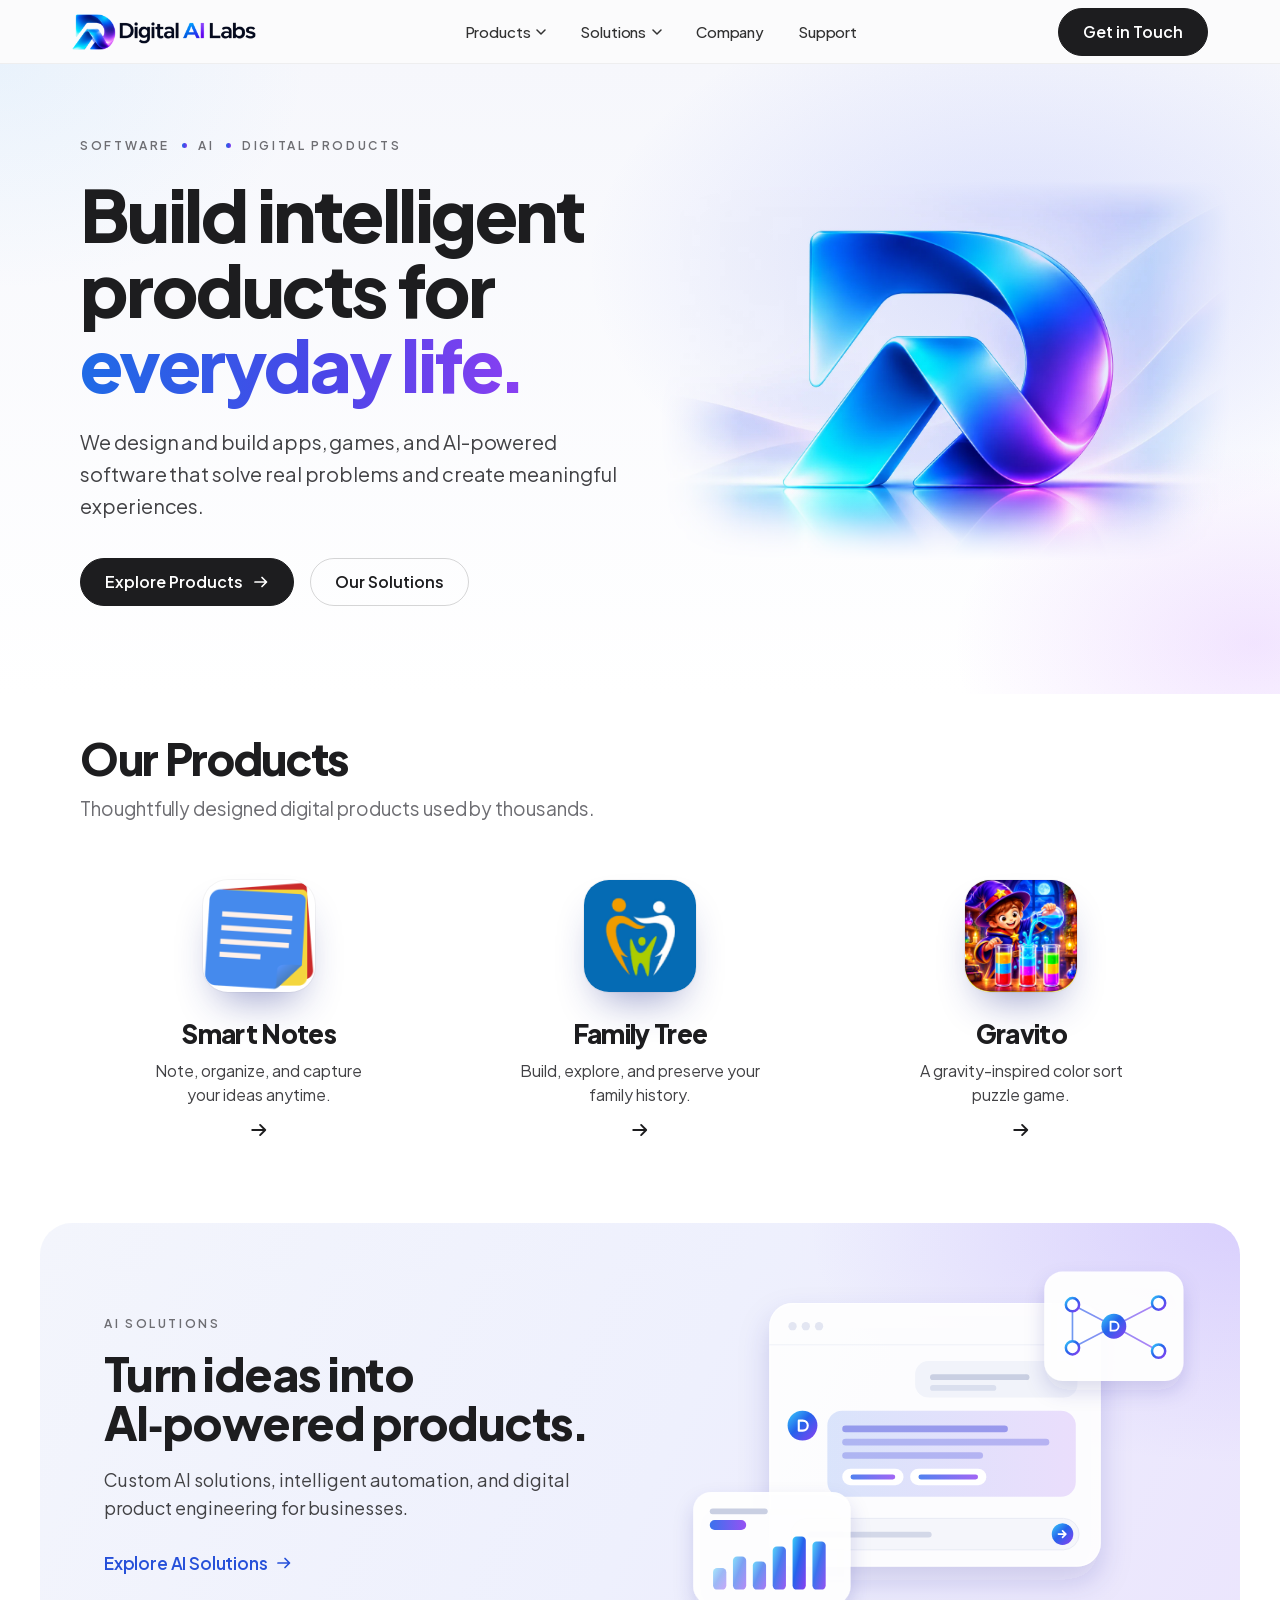
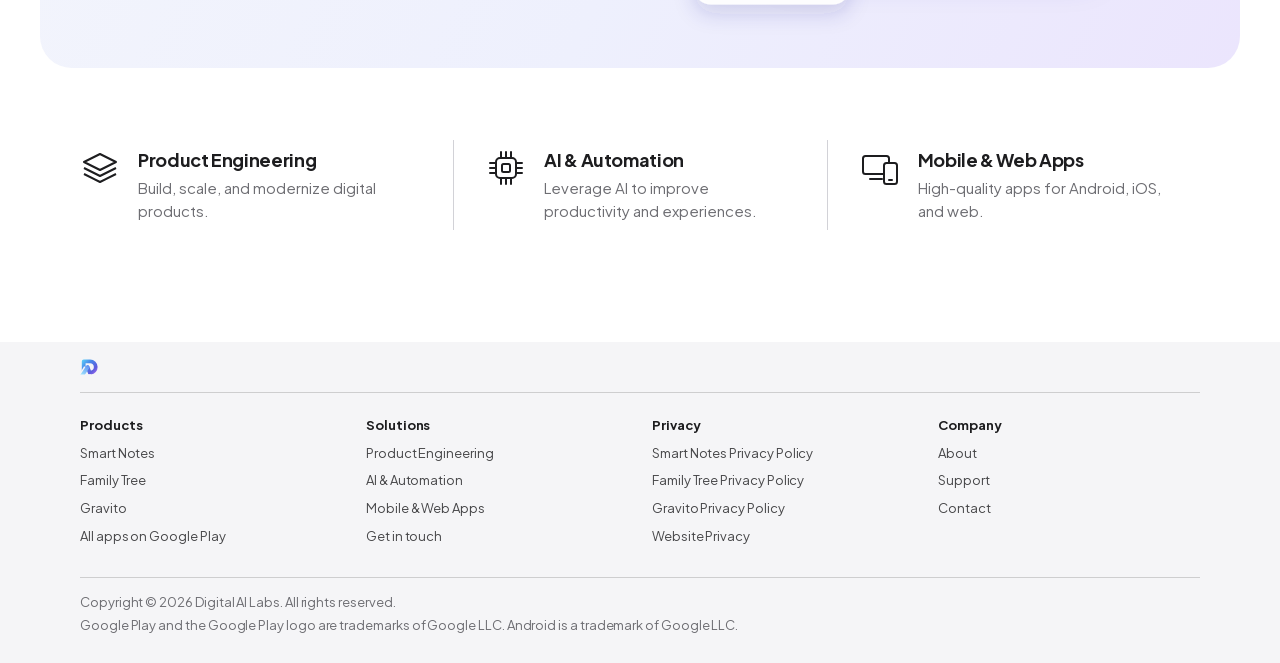
==== commit b225ed46: "Use the official Digital AI Labs logo and 3D monogram Navigation uses the horizontal brand logo, tri" ====
--- a/index.html
+++ b/index.html
@@ -57,7 +57,7 @@
 <a class="skip" href="#main">Skip to content</a>
 <header class="globalnav">
   <nav class="globalnav-inner" aria-label="Global">
-    <a class="brand" href="/" aria-label="Digital AI Labs home"><img class="mark" src="/assets/img/brand/mark.svg" alt="" width="100" height="90"><span>Digital <span class="ai">AI</span> Labs</span></a>
+    <a class="brand" href="/" aria-label="Digital AI Labs home"><img class="brand-logo" src="/assets/img/brand/logo.png" alt="" width="612" height="120"><img class="brand-logo-dark" src="/assets/img/brand/logo-dark.png" alt="" width="612" height="120"></a>
     <button class="menu-toggle" type="button" aria-expanded="false" aria-controls="globalnav-menu"><span class="sr-only">Menu</span><span class="menu-icon" aria-hidden="true"></span></button>
     <div class="globalnav-menu" id="globalnav-menu">
       <ul class="globalnav-list">
@@ -85,8 +85,10 @@
       </div>
     </div>
     <div class="hero-visual " aria-hidden="true">
-      <img class="hero-mark" src="/assets/img/brand/mark-hero.svg" alt="" width="500" height="450" fetchpriority="high">
-      <img class="hero-mark-reflection" src="/assets/img/brand/mark-hero.svg" alt="" width="500" height="450">
+      <picture class="hero-art">
+        <source srcset="/assets/img/brand/hero-mark.webp" type="image/webp">
+        <img src="/assets/img/brand/hero-mark.jpg" alt="" width="1536" height="1024" fetchpriority="high">
+      </picture>
     </div>
   </div>
 </section>
--- a/assets/css/site.css
+++ b/assets/css/site.css
@@ -148,6 +148,11 @@
 }
 .brand:hover { text-decoration: none; }
 .mark { width: 30px; height: auto; flex: none; }
+.brand-logo, .brand-logo-dark { display: block; height: 36px; width: auto; }
+.brand-logo-dark { display: none; }
+.theme-gravito .brand-logo { display: none; }
+.theme-gravito .brand-logo-dark { display: block; }
+@media (max-width: 960px) { .brand-logo, .brand-logo-dark { height: 30px; } }
 .brand .ai {
   background: var(--grad);
   -webkit-background-clip: text;
@@ -723,8 +728,19 @@
 .about-hero { padding: 96px 0 24px; text-align: center; }
 .about-hero .hero-headline { margin-top: 12px; }
 .wide-banner { max-width: 1120px; margin-top: 56px; }
-.brand-banner { width: 100%; border-radius: var(--radius); }
-@media (max-width: 734px) { .wide-banner { margin-top: 40px; } .brand-banner { border-radius: 18px; } }
+.brand-card {
+  display: grid;
+  place-items: center;
+  padding: 72px 8%;
+  border-radius: var(--radius);
+  background:
+    radial-gradient(60% 90% at 100% 0%, rgba(150, 120, 255, 0.18), transparent 60%),
+    radial-gradient(50% 80% at 0% 100%, rgba(60, 200, 255, 0.12), transparent 60%),
+    #fff;
+  box-shadow: 0 0 0 1px rgba(24, 47, 94, 0.08), 0 30px 60px -30px rgba(24, 32, 96, 0.25);
+}
+.brand-card img { width: min(720px, 100%); height: auto; }
+@media (max-width: 734px) { .wide-banner { margin-top: 40px; } .brand-card { padding: 40px 7%; border-radius: 20px; } }
 .notfound { padding-block: 160px; }
 
 .founder { background: var(--bg); }
@@ -1042,20 +1058,21 @@
 }
 .home-hero .ctas { margin-top: 36px; }
 
-.hero-visual { position: relative; justify-self: center; width: min(500px, 100%); }
-.hero-visual.small { width: min(400px, 100%); }
-.hero-mark {
+.hero-visual { position: relative; justify-self: end; width: min(640px, 112%); margin-right: -6%; }
+.hero-visual.small { width: min(560px, 100%); margin-right: -4%; }
+.hero-art { display: block; mix-blend-mode: multiply; }
+.hero-art img {
+  display: block;
   width: 100%;
-  filter: drop-shadow(0 36px 56px rgba(64, 76, 255, 0.30)) drop-shadow(0 8px 16px rgba(64, 76, 255, 0.12));
-}
-.hero-mark-reflection {
-  width: 100%;
-  margin-top: 2px;
-  margin-bottom: -58%;
-  transform: scaleY(-1);
-  opacity: 0.2;
-  -webkit-mask-image: linear-gradient(to top, #000 0%, transparent 38%);
-  mask-image: linear-gradient(to top, #000 0%, transparent 38%);
+  height: auto;
+  -webkit-mask-image:
+    linear-gradient(to right, transparent 0%, #000 14%, #000 86%, transparent 100%),
+    linear-gradient(to bottom, transparent 0%, #000 9%, #000 80%, transparent 100%);
+  -webkit-mask-composite: source-in;
+  mask-image:
+    linear-gradient(to right, transparent 0%, #000 14%, #000 86%, transparent 100%),
+    linear-gradient(to bottom, transparent 0%, #000 9%, #000 80%, transparent 100%);
+  mask-composite: intersect;
 }
 
 @media (max-width: 1068px) {
@@ -1065,9 +1082,7 @@
 @media (max-width: 834px) {
   .home-hero { padding: 48px 0 64px; }
   .home-hero-inner { grid-template-columns: 1fr; gap: 24px; }
-  .hero-visual { width: min(340px, 78%); order: -1; }
-  .hero-visual.small { width: min(280px, 66%); }
-  .hero-mark-reflection { display: none; }
+  .hero-visual, .hero-visual.small { justify-self: center; width: min(460px, 108%); margin: -12px 0 -24px; order: -1; }
 }
 @media (max-width: 734px) {
   .home-headline { font-size: 40px; line-height: 1.08; letter-spacing: -0.03em; }
@@ -1246,18 +1261,6 @@
   vertical-align: middle;
 }
 
-.hero-visual { isolation: isolate; }
-.hero-visual::after {
-  content: "";
-  position: absolute;
-  z-index: -1;
-  left: 10%; right: 6%; top: 46%;
-  height: 24%;
-  background: linear-gradient(90deg, rgba(0, 216, 255, 0.24), rgba(86, 75, 245, 0.2), rgba(216, 79, 255, 0.22));
-  filter: blur(44px);
-}
-
-
 .home-cta {
   padding: 104px 0 120px;
   border-top: 1px solid var(--line-soft);
@@ -1311,22 +1314,14 @@
   .home-hero-copy > :nth-child(6), .product-hero .container > :nth-child(6) { animation-delay: 0.4s; }
   @keyframes enter-up { from { opacity: 0; transform: translateY(22px); } }
 
-  /* -------- glass mark: rise, then float; reflection moves the opposite way */
-  .hero-mark {
+  /* -------- hero art: rise, then float gently */
+  .hero-art img {
     animation:
       mark-rise 1.2s cubic-bezier(0.2, 0.7, 0.2, 1) 0.1s both,
       mark-float 10s ease-in-out 1.4s infinite;
   }
-  .hero-mark-reflection {
-    animation:
-      reflect-rise 1.2s cubic-bezier(0.2, 0.7, 0.2, 1) 0.1s both,
-      reflect-float 10s ease-in-out 1.4s infinite;
-  }
   @keyframes mark-rise { from { opacity: 0; transform: translateY(36px) scale(0.96); } }
-  @keyframes mark-float { 0%, 100% { transform: translateY(0); } 50% { transform: translateY(-7px); } }
-  @keyframes reflect-rise { from { opacity: 0; transform: scaleY(-1) translateY(-36px); } to { opacity: 0.2; transform: scaleY(-1); } }
-  @keyframes reflect-float { 0%, 100% { transform: scaleY(-1) translateY(0); opacity: 0.2; } 50% { transform: scaleY(-1) translateY(-7px); opacity: 0.16; } }
-
+  @keyframes mark-float { 0%, 100% { transform: translateY(0); } 50% { transform: translateY(-8px); } }
 
   /* -------- product hero: side phones fan out from behind the centre */
   .product-hero .fan-center { animation: mark-rise 1s cubic-bezier(0.2, 0.7, 0.2, 1) 0.3s both; }
@@ -1345,17 +1340,4 @@
 }
 
 
-/* ================================================================== hero light streak */
-.home-hero::after {
-  content: "";
-  position: absolute;
-  right: -8%; top: 52%;
-  width: 70%; height: 220px;
-  background: radial-gradient(50% 40% at 50% 50%, rgba(255, 255, 255, 0.95), rgba(255, 255, 255, 0) 70%),
-              linear-gradient(100deg, rgba(120, 200, 255, 0) 10%, rgba(140, 150, 255, 0.22) 45%, rgba(200, 120, 255, 0.22) 65%, rgba(200, 120, 255, 0) 90%);
-  transform: rotate(-9deg);
-  filter: blur(18px);
-  pointer-events: none;
-}
-.home-hero-inner { z-index: 1; }
 .page-hero.about-top::after, .page-hero.support-top::after, .contact-hero::after { display: none; }
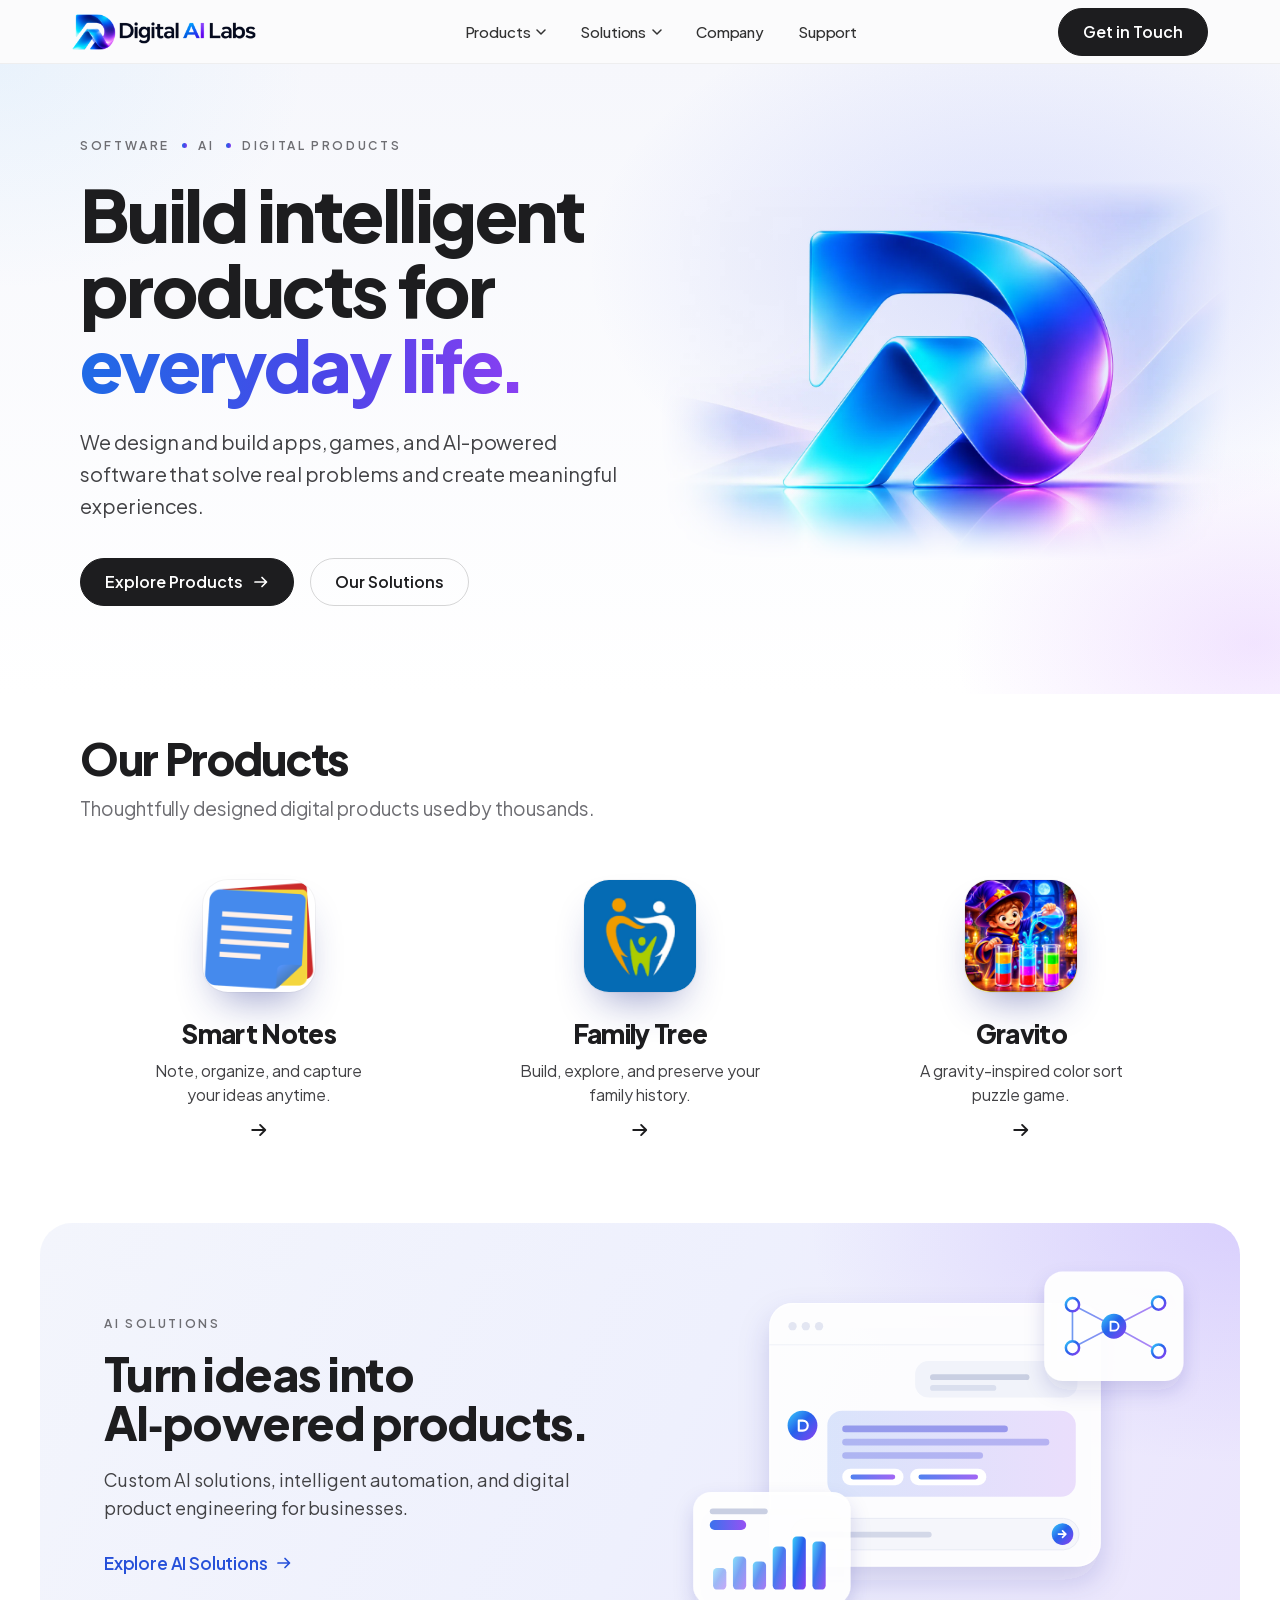
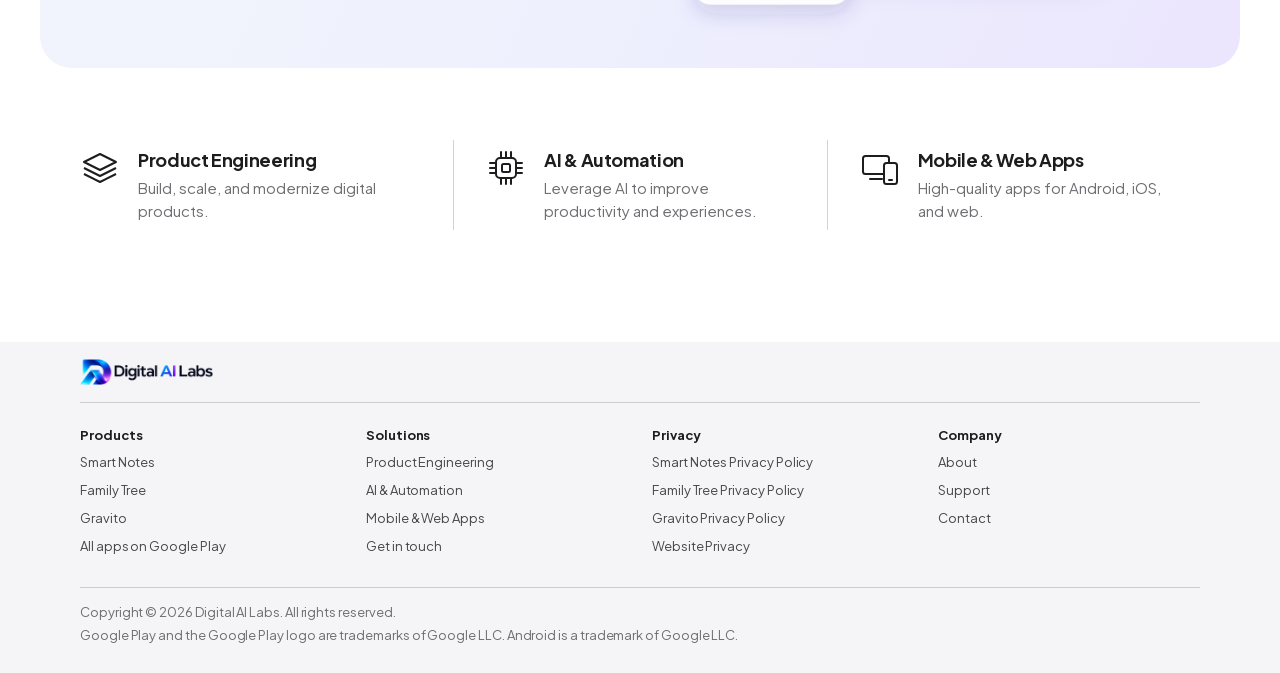
==== commit 8c93e5b3: "UI audit fixes across desktop, tablet and phone Align product-page content with the navigation; crop" ====
--- a/index.html
+++ b/index.html
@@ -131,7 +131,7 @@
 </main>
 <footer class="footer">
   <div class="footer-inner">
-    <nav class="breadcrumbs" aria-label="Breadcrumb"><a href="/" class="crumb-home" aria-label="Digital AI Labs"><img class="mark" src="/assets/img/brand/mark.svg" alt="" width="100" height="90"></a></nav>
+    <nav class="breadcrumbs" aria-label="Breadcrumb"><a href="/" class="footer-logo" aria-label="Digital AI Labs home"><img src="/assets/img/brand/logo.png" alt="" width="612" height="120"></a></nav>
     <div class="directory">
       <div class="dir-col">
         <h3>Products</h3>
--- a/assets/css/site.css
+++ b/assets/css/site.css
@@ -26,7 +26,7 @@
   --grad: linear-gradient(92deg, #1e6be6 0%, #4a46e8 55%, #8b3ff2 100%);
   --nav-h: 64px;
   --ease: cubic-bezier(0.4, 0, 0.6, 1);
-  --container: 980px;
+  --container: 1120px;
   --wide: 1260px;
   --radius: 28px;
 }
@@ -618,7 +618,7 @@
   border-radius: var(--radius);
   background: var(--card);
 }
-.bigscreen-media img { width: 100%; }
+.bigscreen-media img { width: 100%; aspect-ratio: 16 / 11; object-fit: cover; object-position: 50% 60%; }
 
 /* ------------------------------------------------------------------ feature grid */
 
@@ -1124,7 +1124,8 @@
 .product-col:hover .product-col-arrow .arrow { transform: translateX(4px); }
 .product-col:hover h3 { color: #2650d9; }
 .proof { background: var(--bg-alt); }
-@media (max-width: 834px) { .product-cols { grid-template-columns: 1fr; gap: 40px; margin-top: 36px; } }
+@media (max-width: 600px) { .product-cols { grid-template-columns: 1fr; gap: 40px; margin-top: 36px; } }
+@media (min-width: 601px) and (max-width: 834px) { .product-col img { width: 92px; height: 92px; border-radius: 21px; } .product-col h3 { font-size: 22px; } .product-col p { font-size: 15px; } }
 @media (prefers-reduced-motion: reduce) { .product-col img, .product-col:hover img { transform: none; transition: none; } }
 
 /* ================================================================== AI solutions band */
@@ -1159,7 +1160,8 @@
 @media (max-width: 834px) {
   .solutions-band { grid-template-columns: 1fr; min-height: 0; }
   .band-copy { padding: 44px 32px 8px; }
-  .band-media { padding: 8px 24px 32px; }
+  .band-media { padding: 8px 24px 36px; }
+  .band-media img { max-width: 440px; }
 }
 @media (max-width: 734px) { .band-wrap { padding: 0 12px; } .band-headline { font-size: 32px; } }
 
@@ -1181,7 +1183,7 @@
 .svc-icon { width: 40px; height: 40px; flex: none; color: var(--text); }
 .service strong { display: block; font-size: 18px; font-weight: 700; letter-spacing: -0.02em; line-height: 1.3; transition: color 0.2s var(--ease); }
 .service small { display: block; margin-top: 6px; color: var(--text-2); font-size: 15px; line-height: 1.5; }
-@media (max-width: 834px) {
+@media (max-width: 734px) {
   .services { grid-template-columns: 1fr; }
   .services li + li { border-left: 0; border-top: 1px solid var(--line); }
   .service, .services li:first-child .service { padding: 20px 0; }
@@ -1341,3 +1343,26 @@
 
 
 .page-hero.about-top::after, .page-hero.support-top::after, .contact-hero::after { display: none; }
+
+/* ================================================================== UI audit fixes */
+.theme-gravito .features { background: var(--bg); }
+.footer-logo img { display: block; height: 26px; width: auto; }
+.footer-logo { opacity: 1 !important; }
+
+/* phone: feature cards become one grouped list */
+@media (max-width: 734px) {
+  .feature-grid:not(.three) { gap: 0; border-radius: 20px; overflow: hidden; background: var(--card-on-alt); }
+  .feature-grid:not(.three) .feature { padding: 20px 22px; border-radius: 0; background: transparent; }
+  .feature-grid:not(.three) .feature + .feature { border-top: 1px solid var(--line); }
+  .feature-grid:not(.three) .feature h3 { font-size: 17px; }
+  .feature-grid:not(.three) .feature p { margin-top: 6px; font-size: 15px; }
+  .services li:first-child .service { padding-top: 0; }
+}
+@media (min-width: 735px) and (max-width: 834px) {
+  .service { padding: 8px 18px; gap: 12px; }
+  .service small { font-size: 14px; }
+}
+@media (max-width: 734px) {
+  .product-hero .ctas, .final-cta .ctas { flex-direction: column; align-items: center; }
+  .product-hero .ctas .pill, .final-cta .ctas .pill { width: min(300px, 100%); }
+}
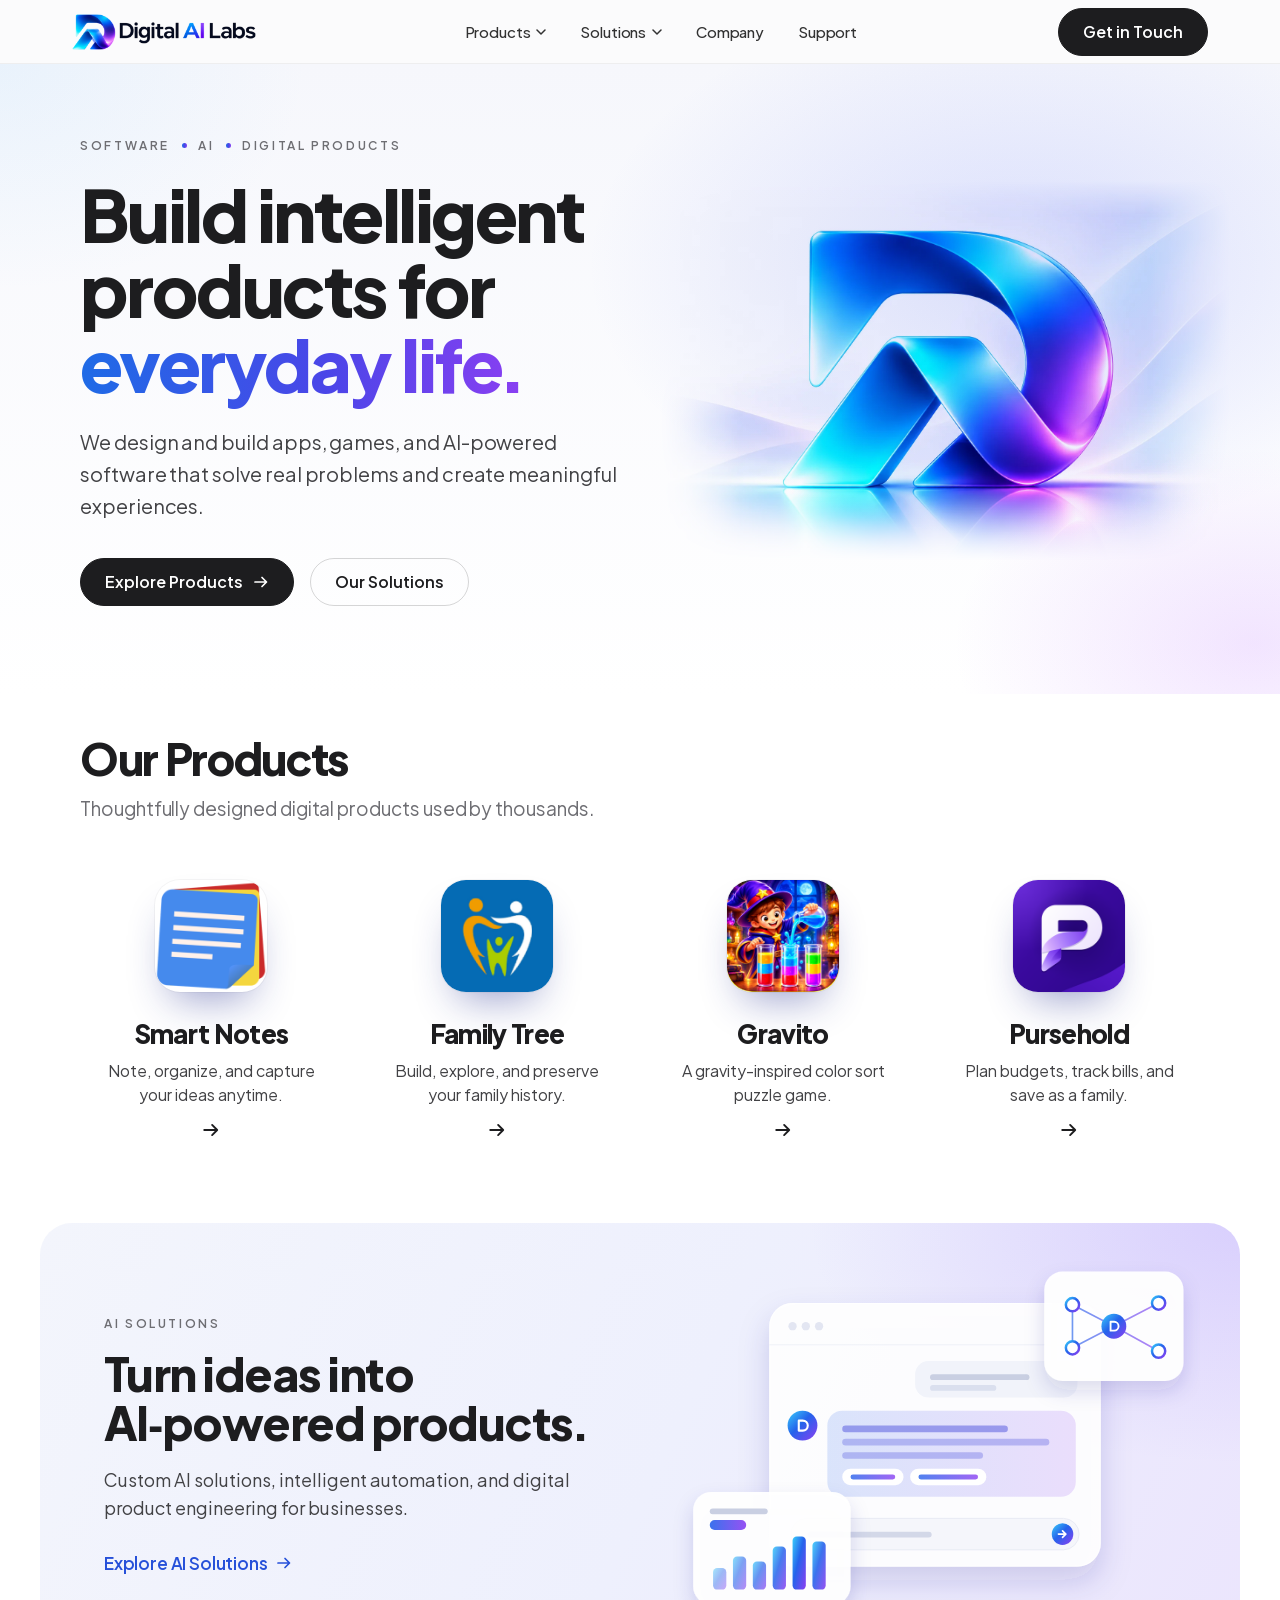
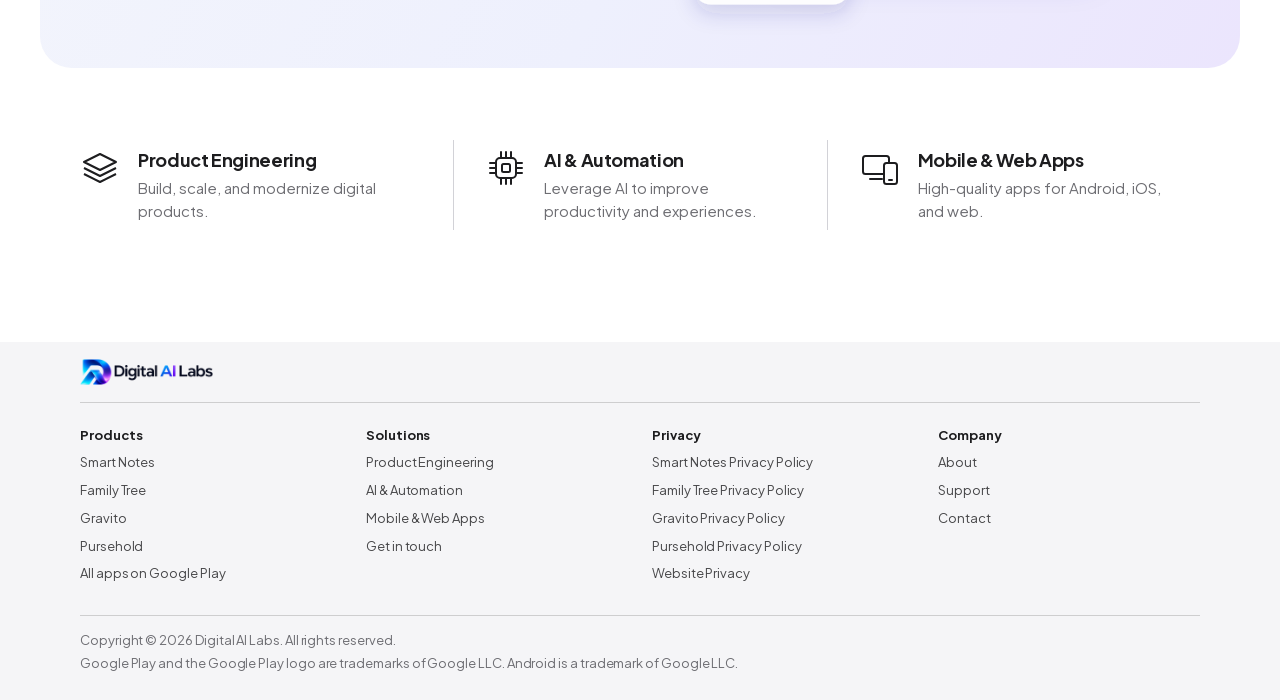
==== commit 8fb20a02: "Add Pursehold product page and privacy policy New /pursehold/ overview and /pursehold/privacy/ polic" ====
--- a/index.html
+++ b/index.html
@@ -4,7 +4,7 @@
 <meta charset="utf-8">
 <meta name="viewport" content="width=device-width, initial-scale=1">
 <title>Digital AI Labs – Apps, games and AI-powered software</title>
-<meta name="description" content="Digital AI Labs designs and builds apps, games and AI-powered software: Smart Notes, Family Tree and Gravito for Android, plus product engineering, AI and automation for businesses.">
+<meta name="description" content="Digital AI Labs designs and builds apps, games and AI-powered software: Smart Notes, Family Tree, Gravito and Pursehold for Android, plus product engineering, AI and automation for businesses.">
 <link rel="canonical" href="https://digiailabs.com/">
 
 <meta name="theme-color" content="#ffffff" media="(prefers-color-scheme: light)">
@@ -12,7 +12,7 @@
 <meta property="og:type" content="website">
 <meta property="og:site_name" content="Digital AI Labs">
 <meta property="og:title" content="Digital AI Labs – Apps, games and AI-powered software">
-<meta property="og:description" content="Digital AI Labs designs and builds apps, games and AI-powered software: Smart Notes, Family Tree and Gravito for Android, plus product engineering, AI and automation for businesses.">
+<meta property="og:description" content="Digital AI Labs designs and builds apps, games and AI-powered software: Smart Notes, Family Tree, Gravito and Pursehold for Android, plus product engineering, AI and automation for businesses.">
 <meta property="og:url" content="https://digiailabs.com/">
 <meta property="og:image" content="https://digiailabs.com/assets/img/og/home.png">
 <meta property="og:image:width" content="1200">
@@ -62,7 +62,7 @@
     <div class="globalnav-menu" id="globalnav-menu">
       <ul class="globalnav-list">
         <li class="has-menu"><button class="menu-btn" type="button" aria-expanded="false" aria-controls="menu-products">Products<svg class="caret" viewBox="0 0 10 6" aria-hidden="true"><path d="M1 1l4 4 4-4" fill="none" stroke="currentColor" stroke-width="1.5" stroke-linecap="round" stroke-linejoin="round"/></svg></button>
-          <div class="menu-panel" id="menu-products"><ul class="menu-items"><li><a href="/smart-notes/"><img src="/assets/img/icons/smart-notes.png" alt="" width="40" height="40"><span><strong>Smart Notes</strong></span></a></li><li><a href="/family-tree/"><img src="/assets/img/icons/family-tree.png" alt="" width="40" height="40"><span><strong>Family Tree</strong></span></a></li><li><a href="/gravito/"><img src="/assets/img/icons/gravito.png" alt="" width="40" height="40"><span><strong>Gravito</strong></span></a></li></ul><a class="menu-foot" href="https://play.google.com/store/apps/developer?id=Digital+AI+Labs">All apps on Google Play</a></div></li>
+          <div class="menu-panel" id="menu-products"><ul class="menu-items"><li><a href="/smart-notes/"><img src="/assets/img/icons/smart-notes.png" alt="" width="40" height="40"><span><strong>Smart Notes</strong></span></a></li><li><a href="/family-tree/"><img src="/assets/img/icons/family-tree.png" alt="" width="40" height="40"><span><strong>Family Tree</strong></span></a></li><li><a href="/gravito/"><img src="/assets/img/icons/gravito.png" alt="" width="40" height="40"><span><strong>Gravito</strong></span></a></li><li><a href="/pursehold/"><img src="/assets/img/icons/pursehold.png" alt="" width="40" height="40"><span><strong>Pursehold</strong></span></a></li></ul><a class="menu-foot" href="https://play.google.com/store/apps/developer?id=Digital+AI+Labs">All apps on Google Play</a></div></li>
         <li class="has-menu"><button class="menu-btn" type="button" aria-expanded="false" aria-controls="menu-solutions">Solutions<svg class="caret" viewBox="0 0 10 6" aria-hidden="true"><path d="M1 1l4 4 4-4" fill="none" stroke="currentColor" stroke-width="1.5" stroke-linecap="round" stroke-linejoin="round"/></svg></button>
           <div class="menu-panel" id="menu-solutions"><ul class="menu-items"><li><a href="/solutions/#engineering"><svg class="svc-icon" viewBox="0 0 40 40" aria-hidden="true"><g fill="none" stroke="currentColor" stroke-width="2" stroke-linejoin="round"><path d="M20 6 4 14l16 8 16-8z"/><path d="m4 20 16 8 16-8"/><path d="m4 26 16 8 16-8"/></g></svg><span><strong>Product Engineering</strong><small>Build, scale, and modernize digital products.</small></span></a></li><li><a href="/solutions/#ai"><svg class="svc-icon" viewBox="0 0 40 40" aria-hidden="true"><g fill="none" stroke="currentColor" stroke-width="2" stroke-linecap="round" stroke-linejoin="round"><rect x="10" y="10" width="20" height="20" rx="4"/><rect x="16" y="16" width="8" height="8" rx="1.5"/><path d="M15 4v6M20 4v6M25 4v6M15 30v6M20 30v6M25 30v6M4 15h6M4 20h6M4 25h6M30 15h6M30 20h6M30 25h6"/></g></svg><span><strong>AI &amp; Automation</strong><small>Leverage AI to improve productivity and experiences.</small></span></a></li><li><a href="/solutions/#apps"><svg class="svc-icon" viewBox="0 0 40 40" aria-hidden="true"><g fill="none" stroke="currentColor" stroke-width="2" stroke-linejoin="round"><rect x="3" y="8" width="26" height="18" rx="2.5"/><path d="M10 31h12" stroke-linecap="round"/><rect x="24" y="15" width="13" height="21" rx="2.5" fill="var(--bg)"/><path d="M29 32h3" stroke-linecap="round"/></g></svg><span><strong>Mobile &amp; Web Apps</strong><small>High-quality apps for Android, iOS, and web.</small></span></a></li></ul><a class="menu-foot" href="/solutions/">Explore AI solutions</a></div></li>
         <li><a href="/about/">Company</a></li>
@@ -113,6 +113,11 @@
         <h3>Gravito</h3>
         <p>A gravity-inspired color sort puzzle game.</p>
         <span class="product-col-arrow"><svg class="arrow" viewBox="0 0 16 16" aria-hidden="true"><path d="M2 8h11M9 3.5 13.5 8 9 12.5" fill="none" stroke="currentColor" stroke-width="1.7" stroke-linecap="round" stroke-linejoin="round"/></svg><span class="sr-only">Gravito</span></span>
+      </a></li><li><a class="product-col" href="/pursehold/">
+        <img src="/assets/img/icons/pursehold.png" alt="" width="112" height="112" loading="lazy">
+        <h3>Pursehold</h3>
+        <p>Plan budgets, track bills, and save as a family.</p>
+        <span class="product-col-arrow"><svg class="arrow" viewBox="0 0 16 16" aria-hidden="true"><path d="M2 8h11M9 3.5 13.5 8 9 12.5" fill="none" stroke="currentColor" stroke-width="1.7" stroke-linecap="round" stroke-linejoin="round"/></svg><span class="sr-only">Pursehold</span></span>
       </a></li></ul>
   </div>
 </section>
@@ -139,6 +144,7 @@
           <li><a href="/smart-notes/">Smart Notes</a></li>
           <li><a href="/family-tree/">Family Tree</a></li>
           <li><a href="/gravito/">Gravito</a></li>
+          <li><a href="/pursehold/">Pursehold</a></li>
           <li><a href="https://play.google.com/store/apps/developer?id=Digital+AI+Labs">All apps on Google Play</a></li>
         </ul>
       </div>
@@ -157,6 +163,7 @@
           <li><a href="/smart-notes/privacy/">Smart Notes Privacy Policy</a></li>
           <li><a href="/family-tree/privacy/">Family Tree Privacy Policy</a></li>
           <li><a href="/gravito/privacy/">Gravito Privacy Policy</a></li>
+          <li><a href="/pursehold/privacy/">Pursehold Privacy Policy</a></li>
           <li><a href="/privacy/">Website Privacy</a></li>
         </ul>
       </div>
--- a/assets/css/site.css
+++ b/assets/css/site.css
@@ -34,6 +34,7 @@
 /* Per-product accents, used sparingly (statement kicker, step numbers). */
 .theme-notes  { --accent: #5b4bdb; }
 .theme-tree   { --accent: #1a56db; }
+.theme-purse  { --accent: #6a2ad7; }
 .theme-gravito {
   --accent: #f5b83d;
   --text: #f5f5f7;
@@ -124,6 +125,7 @@
 .page-product .globalnav,
 .page-legal.theme-notes .globalnav,
 .page-legal.theme-tree .globalnav,
+.page-legal.theme-purse .globalnav,
 .page-legal.theme-gravito .globalnav { position: relative; }
 
 .globalnav-inner {
@@ -592,6 +594,7 @@
 }
 .theme-notes .statement-kicker { color: #a99cff; }
 .theme-tree .statement-kicker  { color: #ffc928; }
+.theme-purse .statement-kicker { color: #c4b5fd; }
 .statement-headline {
   margin-top: 12px;
   font-size: 80px; line-height: 1.05; font-weight: 600; letter-spacing: -0.025em;
@@ -719,6 +722,8 @@
   text-wrap: balance;
 }
 .play-badge { display: inline-block; margin-top: 32px; }
+/* Products not on Google Play yet (Pursehold): a quiet line under the hero buttons. */
+.hero-note { margin-top: 18px; color: var(--text-2); font-size: 14px; }
 .play-badge img { width: 200px; height: auto; }
 @media (max-width: 1068px) { .cta-headline { font-size: 40px; } }
 @media (max-width: 734px)  { .cta-headline { font-size: 32px; } .cta-icon { width: 96px; height: 96px; } }
@@ -779,7 +784,7 @@
 .apps-row { background: var(--bg-alt); }
 .app-cards {
   display: grid;
-  grid-template-columns: repeat(3, minmax(0, 1fr));
+  grid-template-columns: repeat(4, minmax(0, 1fr));
   gap: 20px;
   margin-top: 48px;
 }
@@ -798,8 +803,11 @@
 .app-cards h2, .app-cards h3 { margin-top: 24px; font-size: 28px; line-height: 1.143; font-weight: 600; letter-spacing: 0.007em; }
 .app-cards p { margin-top: 8px; color: var(--text-2); }
 .app-cards .card p a { font-weight: 500; }
+/* Support cards carry an email address, so they sit two across instead of four. */
+@media (min-width: 735px) { .page-support .app-cards { grid-template-columns: repeat(2, minmax(0, 1fr)); } }
 .card-links { font-size: 14px; }
-@media (max-width: 1068px) { .app-cards { grid-template-columns: 1fr; } }
+@media (max-width: 1068px) { .app-cards { grid-template-columns: repeat(2, minmax(0, 1fr)); } }
+@media (max-width: 734px)  { .app-cards { grid-template-columns: 1fr; } }
 .support-cards { padding-top: 48px; }
 
 .faq-section { background: var(--bg); padding-top: 0; }
@@ -1097,7 +1105,7 @@
 .block-head .eyebrow + .block-headline { margin-top: 12px; }
 .product-cols {
   display: grid;
-  grid-template-columns: repeat(3, minmax(0, 1fr));
+  grid-template-columns: repeat(4, minmax(0, 1fr));
   gap: 24px;
   margin-top: 48px;
 }
@@ -1124,6 +1132,7 @@
 .product-col:hover .product-col-arrow .arrow { transform: translateX(4px); }
 .product-col:hover h3 { color: #2650d9; }
 .proof { background: var(--bg-alt); }
+@media (max-width: 1068px) { .product-cols { grid-template-columns: repeat(2, minmax(0, 1fr)); row-gap: 48px; } }
 @media (max-width: 600px) { .product-cols { grid-template-columns: 1fr; gap: 40px; margin-top: 36px; } }
 @media (min-width: 601px) and (max-width: 834px) { .product-col img { width: 92px; height: 92px; border-radius: 21px; } .product-col h3 { font-size: 22px; } .product-col p { font-size: 15px; } }
 @media (prefers-reduced-motion: reduce) { .product-col img, .product-col:hover img { transform: none; transition: none; } }
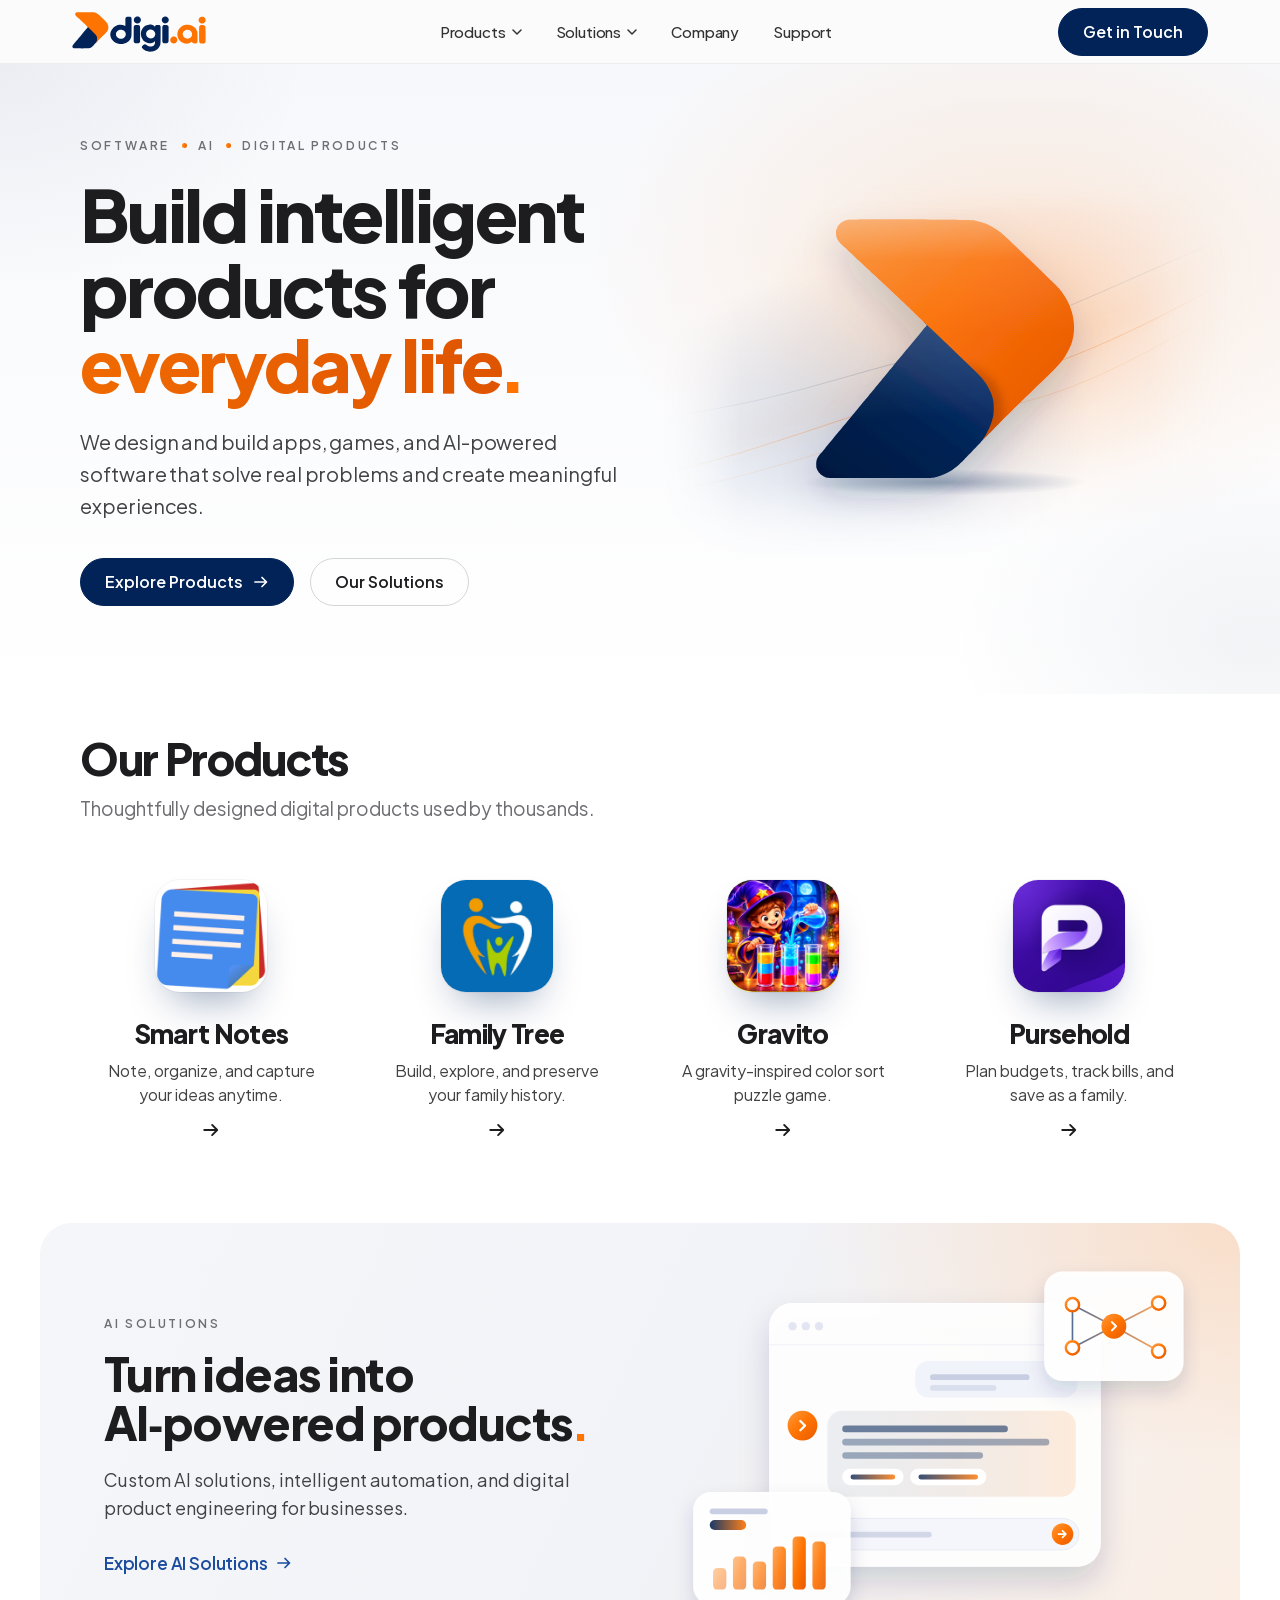
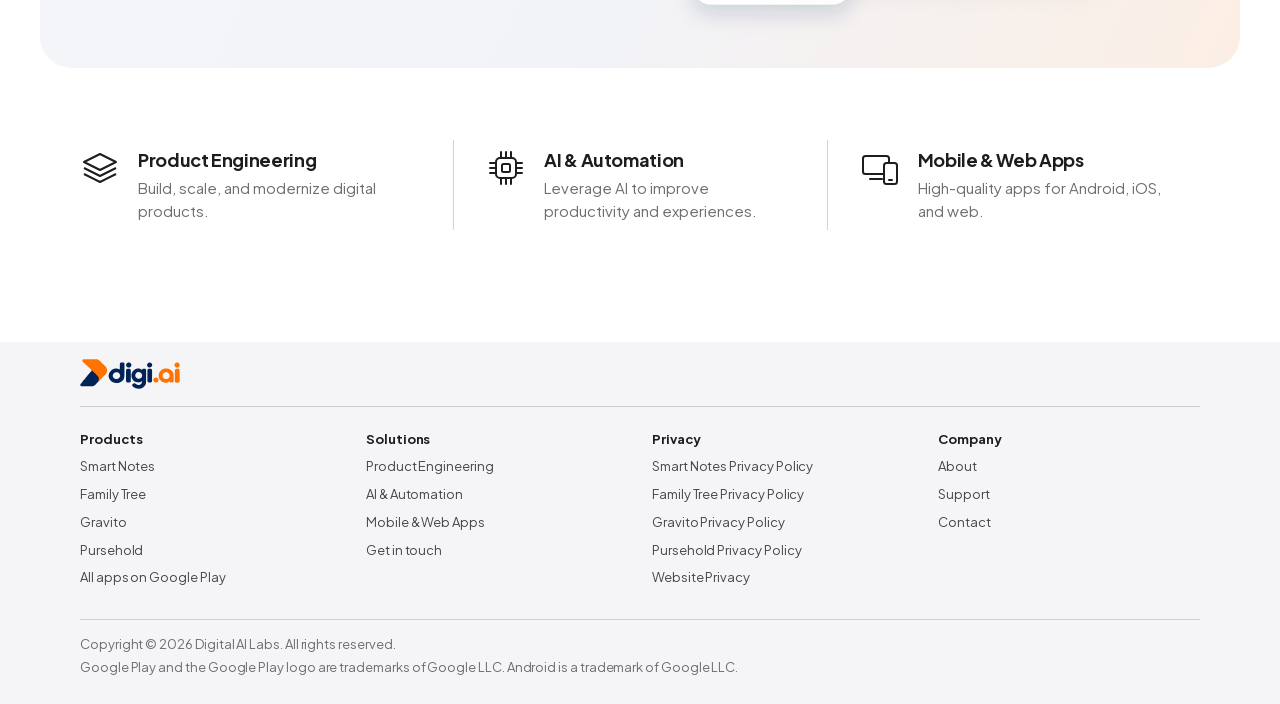
==== commit ae91341a: "Rebrand the site with the digi.ai logo Replace the blue/purple "D" monogram with the digi.ai ribbon " ====
--- a/index.html
+++ b/index.html
@@ -14,7 +14,7 @@
 <meta property="og:title" content="Digital AI Labs – Apps, games and AI-powered software">
 <meta property="og:description" content="Digital AI Labs designs and builds apps, games and AI-powered software: Smart Notes, Family Tree, Gravito and Pursehold for Android, plus product engineering, AI and automation for businesses.">
 <meta property="og:url" content="https://digiailabs.com/">
-<meta property="og:image" content="https://digiailabs.com/assets/img/og/home.png">
+<meta property="og:image" content="https://digiailabs.com/assets/img/og/home.png?v=2">
 <meta property="og:image:width" content="1200">
 <meta property="og:image:height" content="630">
 <meta name="twitter:card" content="summary_large_image">
@@ -32,7 +32,7 @@
    "@type": "Organization",
    "@id": "https://digiailabs.com/#org",
    "name": "Digital AI Labs",
-   "alternateName": "DigiAI Labs",
+   "alternateName": ["digi.ai", "DigiAI Labs"],
    "url": "https://digiailabs.com/",
    "logo": "https://digiailabs.com/assets/img/brand/logo-512.png",
    "email": "digitalailabs@gmail.com",
@@ -57,7 +57,7 @@
 <a class="skip" href="#main">Skip to content</a>
 <header class="globalnav">
   <nav class="globalnav-inner" aria-label="Global">
-    <a class="brand" href="/" aria-label="Digital AI Labs home"><img class="brand-logo" src="/assets/img/brand/logo.png" alt="" width="612" height="120"><img class="brand-logo-dark" src="/assets/img/brand/logo-dark.png" alt="" width="612" height="120"></a>
+    <a class="brand" href="/" aria-label="Digital AI Labs home"><img class="brand-logo" src="/assets/img/brand/logo.svg" alt="" width="335" height="100"><img class="brand-logo-dark" src="/assets/img/brand/logo-dark.svg" alt="" width="335" height="100"></a>
     <button class="menu-toggle" type="button" aria-expanded="false" aria-controls="globalnav-menu"><span class="sr-only">Menu</span><span class="menu-icon" aria-hidden="true"></span></button>
     <div class="globalnav-menu" id="globalnav-menu">
       <ul class="globalnav-list">
@@ -86,8 +86,7 @@
     </div>
     <div class="hero-visual " aria-hidden="true">
       <picture class="hero-art">
-        <source srcset="/assets/img/brand/hero-mark.webp" type="image/webp">
-        <img src="/assets/img/brand/hero-mark.jpg" alt="" width="1536" height="1024" fetchpriority="high">
+        <img src="/assets/img/brand/hero-mark.svg" alt="" width="1536" height="1024" fetchpriority="high">
       </picture>
     </div>
   </div>
@@ -136,7 +135,7 @@
 </main>
 <footer class="footer">
   <div class="footer-inner">
-    <nav class="breadcrumbs" aria-label="Breadcrumb"><a href="/" class="footer-logo" aria-label="Digital AI Labs home"><img src="/assets/img/brand/logo.png" alt="" width="612" height="120"></a></nav>
+    <nav class="breadcrumbs" aria-label="Breadcrumb"><a href="/" class="footer-logo" aria-label="Digital AI Labs home"><img src="/assets/img/brand/logo.svg" alt="" width="335" height="100"></a></nav>
     <div class="directory">
       <div class="dir-col">
         <h3>Products</h3>
--- a/assets/css/site.css
+++ b/assets/css/site.css
@@ -12,18 +12,24 @@
   --card-on-alt: #ffffff;
   --line: #d2d2d7;
   --line-soft: rgba(0, 0, 0, 0.16);
-  --link: #2650d9;
-  --blue: #2650d9;
-  --blue-hover: #0076df;
-  --blue-active: #006edb;
+  /* Brand (digi.ai logo): navy #012357 + orange #FF7300.
+     Orange on white is 2.7:1, so text and thin strokes use --orange-ink (3.1:1, large text only);
+     body-size links use --link (navy family, 8:1). */
+  --navy: #012357;
+  --navy-hover: #0a3270;
+  --orange: #ff7300;
+  --orange-ink: #e05a00;
+  --link: #1b4c9e;
+  --blue: var(--navy);
   --nav-bg: rgba(250, 250, 252, 0.8);
   --nav-text: rgba(0, 0, 0, 0.8);
   --mark: #1d1d1f;
   --mark-ink: #ffffff;
-  --accent: #0071e3;
+  --accent: var(--orange-ink);
 
   --font: "Jakarta", -apple-system, BlinkMacSystemFont, "Segoe UI", Helvetica, Arial, sans-serif;
-  --grad: linear-gradient(92deg, #1e6be6 0%, #4a46e8 55%, #8b3ff2 100%);
+  --grad: linear-gradient(92deg, #ff8a1f 0%, #ff7300 50%, #f06000 100%);
+  --grad-text: linear-gradient(92deg, #f06a00 0%, #de5300 100%);
   --nav-h: 64px;
   --ease: cubic-bezier(0.4, 0, 0.6, 1);
   --container: 1120px;
@@ -83,7 +89,7 @@
 a { color: var(--link); text-decoration: none; }
 a:hover { text-decoration: underline; }
 
-:focus-visible { outline: 2px solid #2650d9; outline-offset: 3px; border-radius: 6px; }
+:focus-visible { outline: 2px solid var(--link); outline-offset: 3px; border-radius: 6px; }
 
 h1, h2, h3, p, ul, ol, dl, dd, figure { margin: 0; }
 ul, ol { padding: 0; list-style: none; }
@@ -150,18 +156,18 @@
 }
 .brand:hover { text-decoration: none; }
 .mark { width: 30px; height: auto; flex: none; }
-.brand-logo, .brand-logo-dark { display: block; height: 36px; width: auto; }
+.brand-logo, .brand-logo-dark { display: block; height: 40px; width: auto; }
 .brand-logo-dark { display: none; }
 .theme-gravito .brand-logo { display: none; }
 .theme-gravito .brand-logo-dark { display: block; }
-@media (max-width: 960px) { .brand-logo, .brand-logo-dark { height: 30px; } }
+@media (max-width: 960px) { .brand-logo, .brand-logo-dark { height: 34px; } }
 .brand .ai {
   background: var(--grad);
   -webkit-background-clip: text;
   background-clip: text;
   color: transparent;
 }
-.theme-gravito .brand .ai { background-image: linear-gradient(92deg, #5aa8ff, #b993ff); }
+.theme-gravito .brand .ai { background-image: var(--grad); }
 
 .globalnav-menu {
   display: flex;
@@ -214,7 +220,7 @@
   background: rgba(255, 255, 255, 0.96);
   -webkit-backdrop-filter: saturate(180%) blur(24px);
   backdrop-filter: saturate(180%) blur(24px);
-  box-shadow: 0 24px 60px -12px rgba(16, 24, 64, 0.22), 0 2px 6px rgba(16, 24, 64, 0.06);
+  box-shadow: 0 24px 60px -12px rgba(1, 35, 87, 0.2), 0 2px 6px rgba(1, 35, 87, 0.06);
   opacity: 0;
   visibility: hidden;
   transform: translate(-50%, -6px);
@@ -239,7 +245,7 @@
 .menu-items a:hover { background: var(--bg-alt); text-decoration: none; }
 .theme-gravito .menu-items a:hover { background: rgba(255, 255, 255, 0.06); }
 .menu-items img { width: 40px; height: 40px; border-radius: 22%; flex: none; }
-.menu-items .svc-icon { width: 40px; height: 40px; padding: 8px; flex: none; border-radius: 12px; background: var(--bg-alt); color: #3b4fe0; }
+.menu-items .svc-icon { width: 40px; height: 40px; padding: 8px; flex: none; border-radius: 12px; background: var(--bg-alt); color: var(--navy); }
 .menu-items strong { display: block; font-size: 15px; font-weight: 600; letter-spacing: -0.01em; line-height: 1.3; }
 .menu-items small { display: block; margin-top: 2px; color: var(--text-2); font-size: 13px; line-height: 1.4; }
 .menu-foot {
@@ -377,9 +383,9 @@
   justify-content: center;
   gap: 10px;
   padding: 13px 24px;
-  border: 1.5px solid #1d1d1f;
+  border: 1.5px solid var(--navy);
   border-radius: 980px;
-  background: #1d1d1f;
+  background: var(--navy);
   color: #fff;
   font-size: 16px;
   font-weight: 600;
@@ -388,7 +394,7 @@
   white-space: nowrap;
   transition: background-color 0.2s var(--ease), border-color 0.2s var(--ease), color 0.2s var(--ease), box-shadow 0.2s var(--ease);
 }
-.pill:hover { background: #000; border-color: #000; text-decoration: none; box-shadow: 0 8px 20px -8px rgba(0, 0, 0, 0.45); }
+.pill:hover { background: var(--navy-hover); border-color: var(--navy-hover); text-decoration: none; box-shadow: 0 8px 20px -8px rgba(1, 35, 87, 0.5); }
 .pill .arrow { width: 16px; height: 16px; transition: transform 0.2s var(--ease); }
 .pill:hover .arrow, .link-arrow:hover .arrow, .product:hover .arrow { transform: translateX(3px); }
 
@@ -403,7 +409,7 @@
 .pill-small { padding: 5px 14px; font-size: 13px; border-width: 1px; }
 
 .link, .link-arrow { font-size: 17px; font-weight: 600; letter-spacing: -0.01em; }
-.link-arrow { display: inline-flex; align-items: center; gap: 8px; color: #2650d9; }
+.link-arrow { display: inline-flex; align-items: center; gap: 8px; color: var(--link); }
 .link-arrow .arrow { width: 16px; height: 16px; transition: transform 0.2s var(--ease); }
 .link .chev, .policy-links .chev { display: inline-block; width: 7px; height: 12px; margin-left: 0.3em; vertical-align: -0.05em; }
 
@@ -739,12 +745,12 @@
   padding: 72px 8%;
   border-radius: var(--radius);
   background:
-    radial-gradient(60% 90% at 100% 0%, rgba(150, 120, 255, 0.18), transparent 60%),
-    radial-gradient(50% 80% at 0% 100%, rgba(60, 200, 255, 0.12), transparent 60%),
+    radial-gradient(60% 90% at 100% 0%, rgba(255, 115, 0, 0.13), transparent 60%),
+    radial-gradient(50% 80% at 0% 100%, rgba(1, 35, 87, 0.07), transparent 60%),
     #fff;
-  box-shadow: 0 0 0 1px rgba(24, 47, 94, 0.08), 0 30px 60px -30px rgba(24, 32, 96, 0.25);
-}
-.brand-card img { width: min(720px, 100%); height: auto; }
+  box-shadow: 0 0 0 1px rgba(1, 35, 87, 0.08), 0 30px 60px -30px rgba(1, 35, 87, 0.25);
+}
+.brand-card img { width: min(560px, 100%); height: auto; }
 @media (max-width: 734px) { .wide-banner { margin-top: 40px; } .brand-card { padding: 40px 7%; border-radius: 20px; } }
 .notfound { padding-block: 160px; }
 
@@ -993,7 +999,7 @@
 .eyebrow span { margin-inline: 0.55em; color: var(--text-3); }
 
 .grad {
-  background: var(--grad);
+  background: var(--grad-text);
   -webkit-background-clip: text;
   background-clip: text;
   color: transparent;
@@ -1038,10 +1044,10 @@
   overflow: hidden;
   padding: 72px 0 88px;
   background:
-    radial-gradient(55% 70% at 80% 32%, rgba(96, 118, 255, 0.20), transparent 62%),
-    radial-gradient(38% 50% at 98% 92%, rgba(176, 92, 255, 0.16), transparent 62%),
-    radial-gradient(40% 60% at 0% 0%, rgba(120, 200, 255, 0.10), transparent 60%),
-    linear-gradient(180deg, #f6f7fc 0%, #ffffff 100%);
+    radial-gradient(55% 70% at 80% 32%, rgba(255, 115, 0, 0.13), transparent 62%),
+    radial-gradient(38% 50% at 98% 92%, rgba(1, 35, 87, 0.05), transparent 62%),
+    radial-gradient(40% 60% at 0% 0%, rgba(1, 35, 87, 0.05), transparent 60%),
+    linear-gradient(180deg, #f7f8fb 0%, #ffffff 100%);
 }
 .home-hero-inner {
   position: relative;
@@ -1121,16 +1127,16 @@
 .product-col img {
   width: 112px; height: 112px;
   border-radius: 25px;
-  box-shadow: 0 22px 40px -16px rgba(28, 40, 140, 0.45), 0 0 0 1px rgba(0, 0, 0, 0.04);
+  box-shadow: 0 22px 40px -16px rgba(1, 35, 87, 0.4), 0 0 0 1px rgba(0, 0, 0, 0.04);
   transition: transform 0.4s cubic-bezier(0.2, 0.7, 0.2, 1), box-shadow 0.4s cubic-bezier(0.2, 0.7, 0.2, 1);
 }
-.product-col:hover img { transform: translateY(-6px); box-shadow: 0 30px 50px -18px rgba(28, 40, 140, 0.5), 0 0 0 1px rgba(0, 0, 0, 0.04); }
+.product-col:hover img { transform: translateY(-6px); box-shadow: 0 30px 50px -18px rgba(1, 35, 87, 0.46), 0 0 0 1px rgba(0, 0, 0, 0.04); }
 .product-col h3 { margin-top: 26px; font-size: 26px; font-weight: 800; letter-spacing: -0.025em; line-height: 1.2; }
 .product-col p { max-width: 15em; margin-top: 10px; color: #424245; font-size: 16px; line-height: 1.5; }
 .product-col-arrow { margin-top: 14px; }
 .product-col-arrow .arrow { width: 18px; height: 18px; transition: transform 0.25s var(--ease); }
 .product-col:hover .product-col-arrow .arrow { transform: translateX(4px); }
-.product-col:hover h3 { color: #2650d9; }
+.product-col:hover h3 { color: var(--orange-ink); }
 .proof { background: var(--bg-alt); }
 @media (max-width: 1068px) { .product-cols { grid-template-columns: repeat(2, minmax(0, 1fr)); row-gap: 48px; } }
 @media (max-width: 600px) { .product-cols { grid-template-columns: 1fr; gap: 40px; margin-top: 36px; } }
@@ -1150,8 +1156,8 @@
   overflow: hidden;
   border-radius: 32px;
   background:
-    radial-gradient(60% 90% at 100% 0%, rgba(150, 120, 255, 0.22), transparent 60%),
-    linear-gradient(115deg, #f3f5fc 0%, #eef0fd 52%, #ebe5fd 100%);
+    radial-gradient(60% 90% at 100% 0%, rgba(255, 115, 0, 0.14), transparent 60%),
+    linear-gradient(115deg, #f5f6f9 0%, #f1f3f8 52%, #fbeee4 100%);
 }
 .band-copy { align-self: center; padding: 64px 0 64px 64px; }
 .band-headline {
@@ -1188,7 +1194,7 @@
 .service { display: flex; gap: 18px; height: 100%; padding: 8px 32px; color: var(--text); }
 .services li:first-child .service { padding-left: 0; }
 .service:hover { text-decoration: none; }
-.service:hover strong { color: #2650d9; }
+.service:hover strong { color: var(--link); }
 .svc-icon { width: 40px; height: 40px; flex: none; color: var(--text); }
 .service strong { display: block; font-size: 18px; font-weight: 700; letter-spacing: -0.02em; line-height: 1.3; transition: color 0.2s var(--ease); }
 .service small { display: block; margin-top: 6px; color: var(--text-2); font-size: 15px; line-height: 1.5; }
@@ -1200,7 +1206,7 @@
 
 /* ================================================================== solutions page */
 
-.page-solutions { --accent: #3b4fe0; }
+.page-solutions { --accent: var(--orange-ink); }
 .page-hero { padding-bottom: 88px; }
 .page-solutions .section { padding-block: 104px; }
 .page-solutions .services-detail { padding-top: 96px; padding-bottom: 40px; }
@@ -1222,8 +1228,8 @@
   padding: 12px;
   border-radius: 16px;
   background: #fff;
-  color: #3b4fe0;
-  box-shadow: 0 10px 24px -12px rgba(40, 50, 160, 0.35);
+  color: var(--navy);
+  box-shadow: 0 10px 24px -12px rgba(1, 35, 87, 0.3);
 }
 .service-card h3 { margin-top: 28px; font-size: 26px; font-weight: 800; letter-spacing: -0.025em; line-height: 1.2; }
 .service-tag { margin-top: 8px; font-size: 17px; font-weight: 600; letter-spacing: -0.01em; }
@@ -1247,10 +1253,10 @@
 }
 .contact-card.primary {
   background:
-    radial-gradient(60% 90% at 100% 0%, rgba(150, 120, 255, 0.22), transparent 60%),
-    linear-gradient(115deg, #f3f5fc 0%, #eef0fd 52%, #ebe5fd 100%);
-}
-.contact-card .svc-icon { width: 44px; height: 44px; color: #3b4fe0; }
+    radial-gradient(60% 90% at 100% 0%, rgba(255, 115, 0, 0.14), transparent 60%),
+    linear-gradient(115deg, #f5f6f9 0%, #f1f3f8 52%, #fbeee4 100%);
+}
+.contact-card .svc-icon { width: 44px; height: 44px; color: var(--navy); }
 .contact-card h2 { margin-top: 22px; font-size: 28px; font-weight: 800; letter-spacing: -0.025em; }
 .contact-card p { margin-top: 10px; color: var(--text-2); max-width: 26em; }
 .contact-card .pill { margin-top: 28px; }
@@ -1259,6 +1265,8 @@
 @media (max-width: 834px) { .contact-grid { grid-template-columns: 1fr; } .contact-card { padding: 36px 28px; } .contact-card .pill { white-space: normal; } }
 
 .dot { margin-left: -0.04em; }
+/* Company pages echo the orange full stop in the digi.ai logo; product pages keep their own colours. */
+.home-headline .dot, .band-headline .dot, .notfound .dot { color: var(--orange); }
 
 
 /* ================================================================== reference-site refinements */
@@ -1275,7 +1283,7 @@
 .home-cta {
   padding: 104px 0 120px;
   border-top: 1px solid var(--line-soft);
-  background: radial-gradient(60% 80% at 50% 100%, rgba(198, 212, 255, 0.38), transparent 65%);
+  background: radial-gradient(60% 80% at 50% 100%, rgba(255, 115, 0, 0.1), transparent 65%);
 }
 .home-cta .block-headline { margin-top: 12px; }
 
@@ -1306,7 +1314,7 @@
    entirely for prefers-reduced-motion. */
 
 .globalnav { transition: box-shadow 0.3s var(--ease), background-color 0.3s var(--ease); }
-.globalnav.is-scrolled { box-shadow: 0 10px 30px -14px rgba(16, 24, 64, 0.22); }
+.globalnav.is-scrolled { box-shadow: 0 10px 30px -14px rgba(1, 35, 87, 0.2); }
 
 .product img, .service .svc-icon, .app-cards img { transition: transform 0.35s cubic-bezier(0.2, 0.7, 0.2, 1); }
 
@@ -1355,7 +1363,7 @@
 
 /* ================================================================== UI audit fixes */
 .theme-gravito .features { background: var(--bg); }
-.footer-logo img { display: block; height: 26px; width: auto; }
+.footer-logo img { display: block; height: 30px; width: auto; }
 .footer-logo { opacity: 1 !important; }
 
 /* phone: feature cards become one grouped list */
